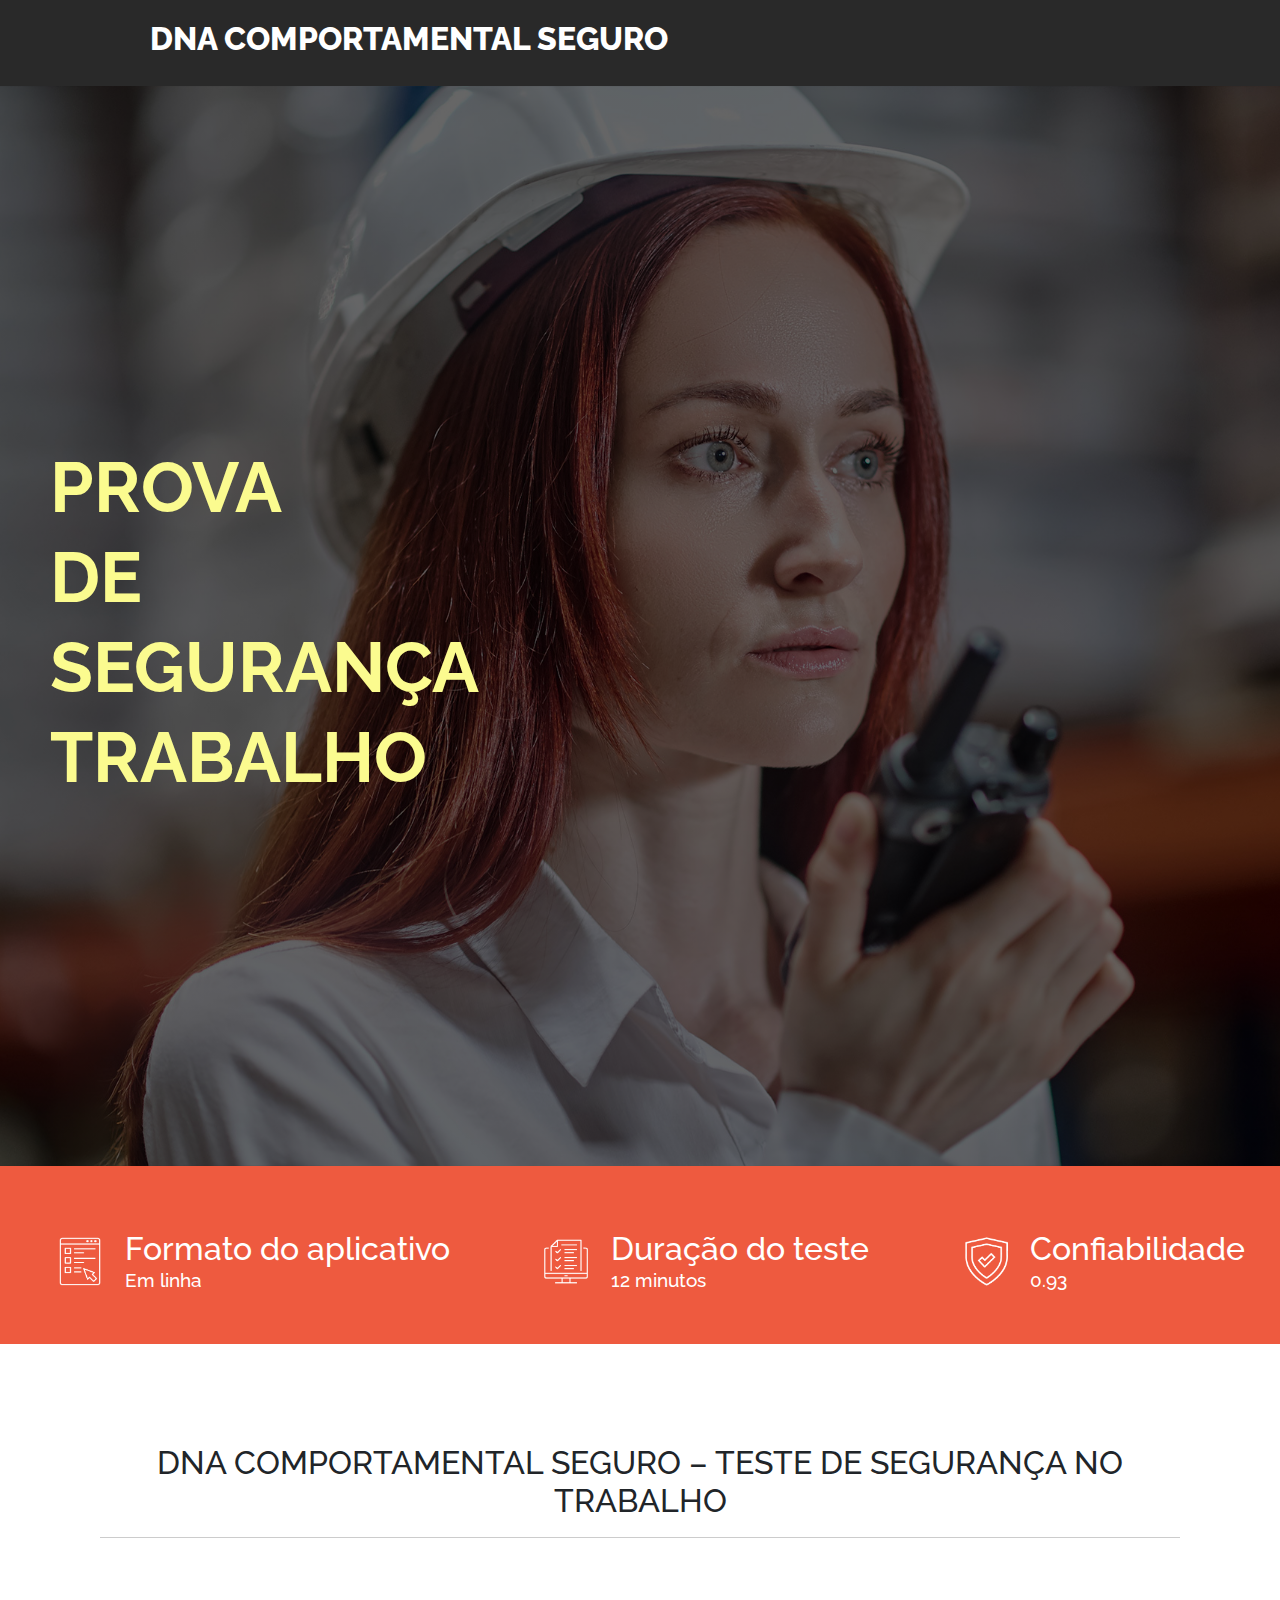
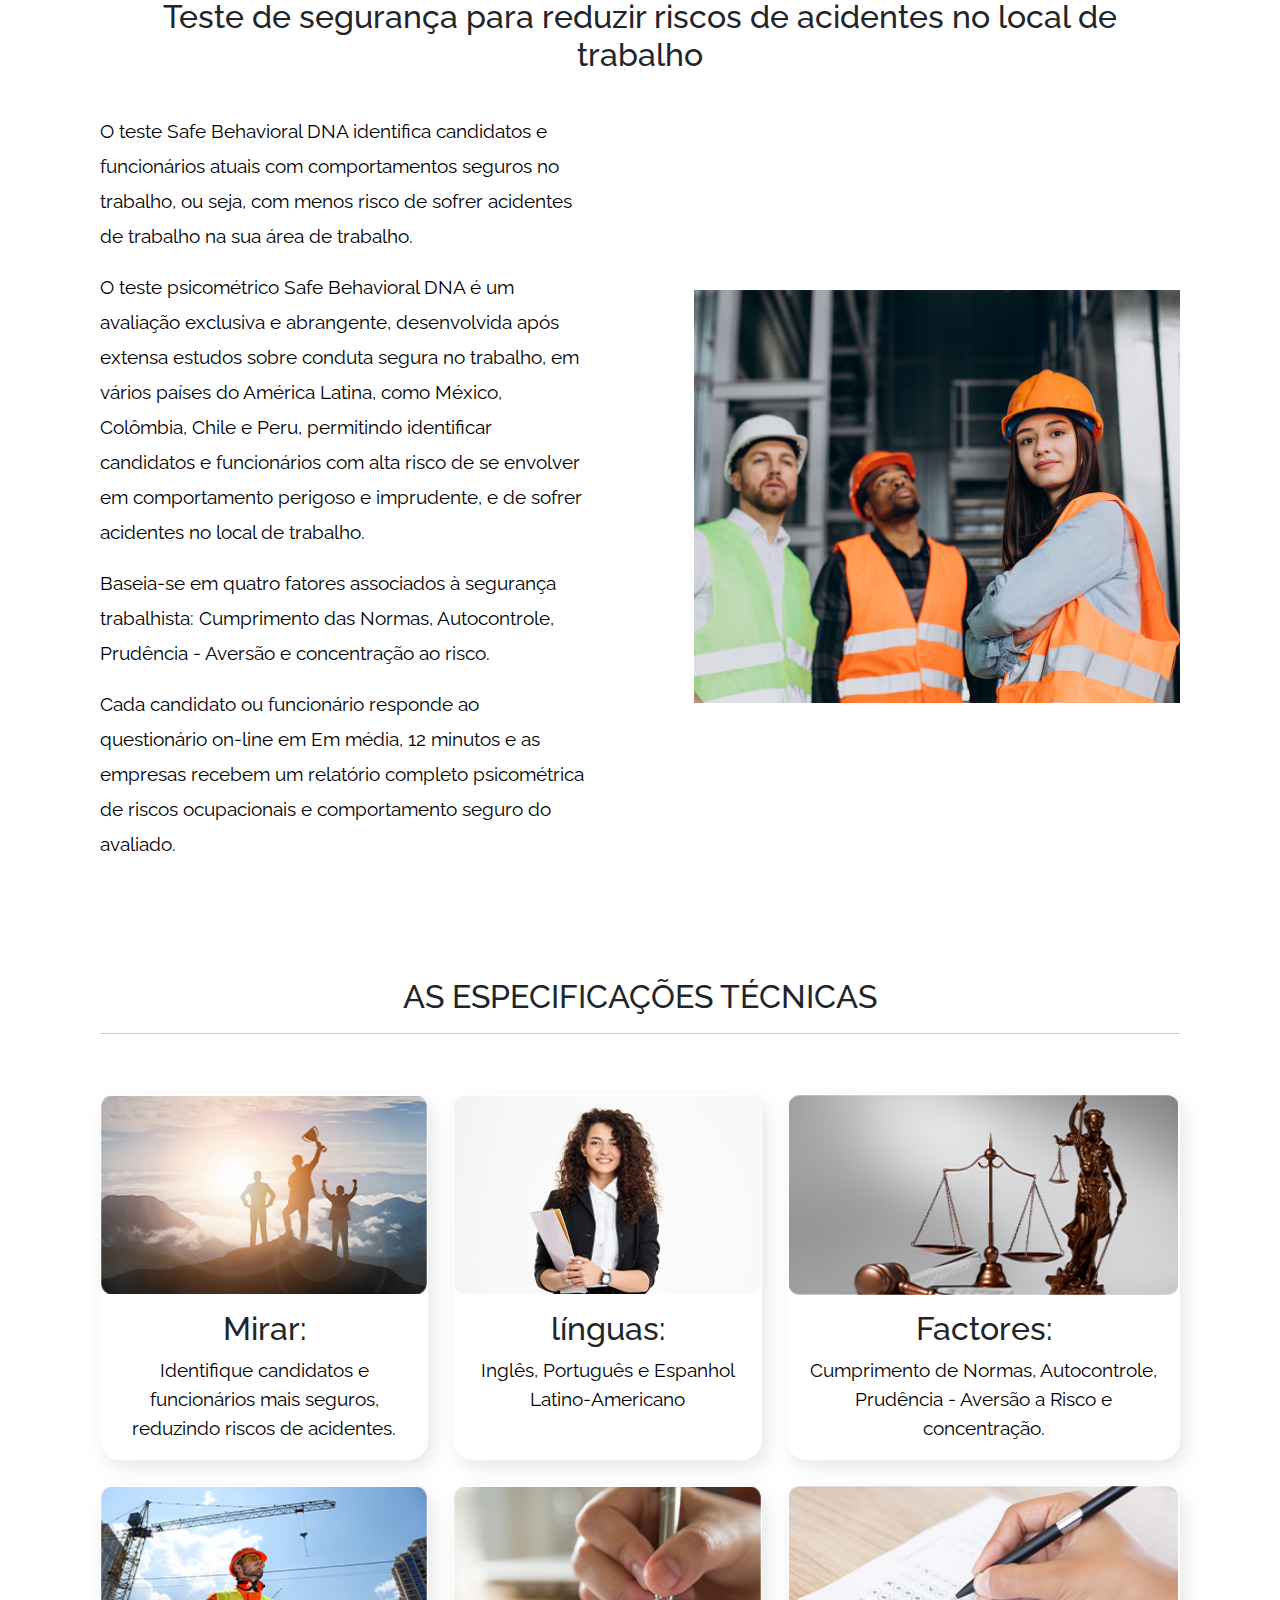
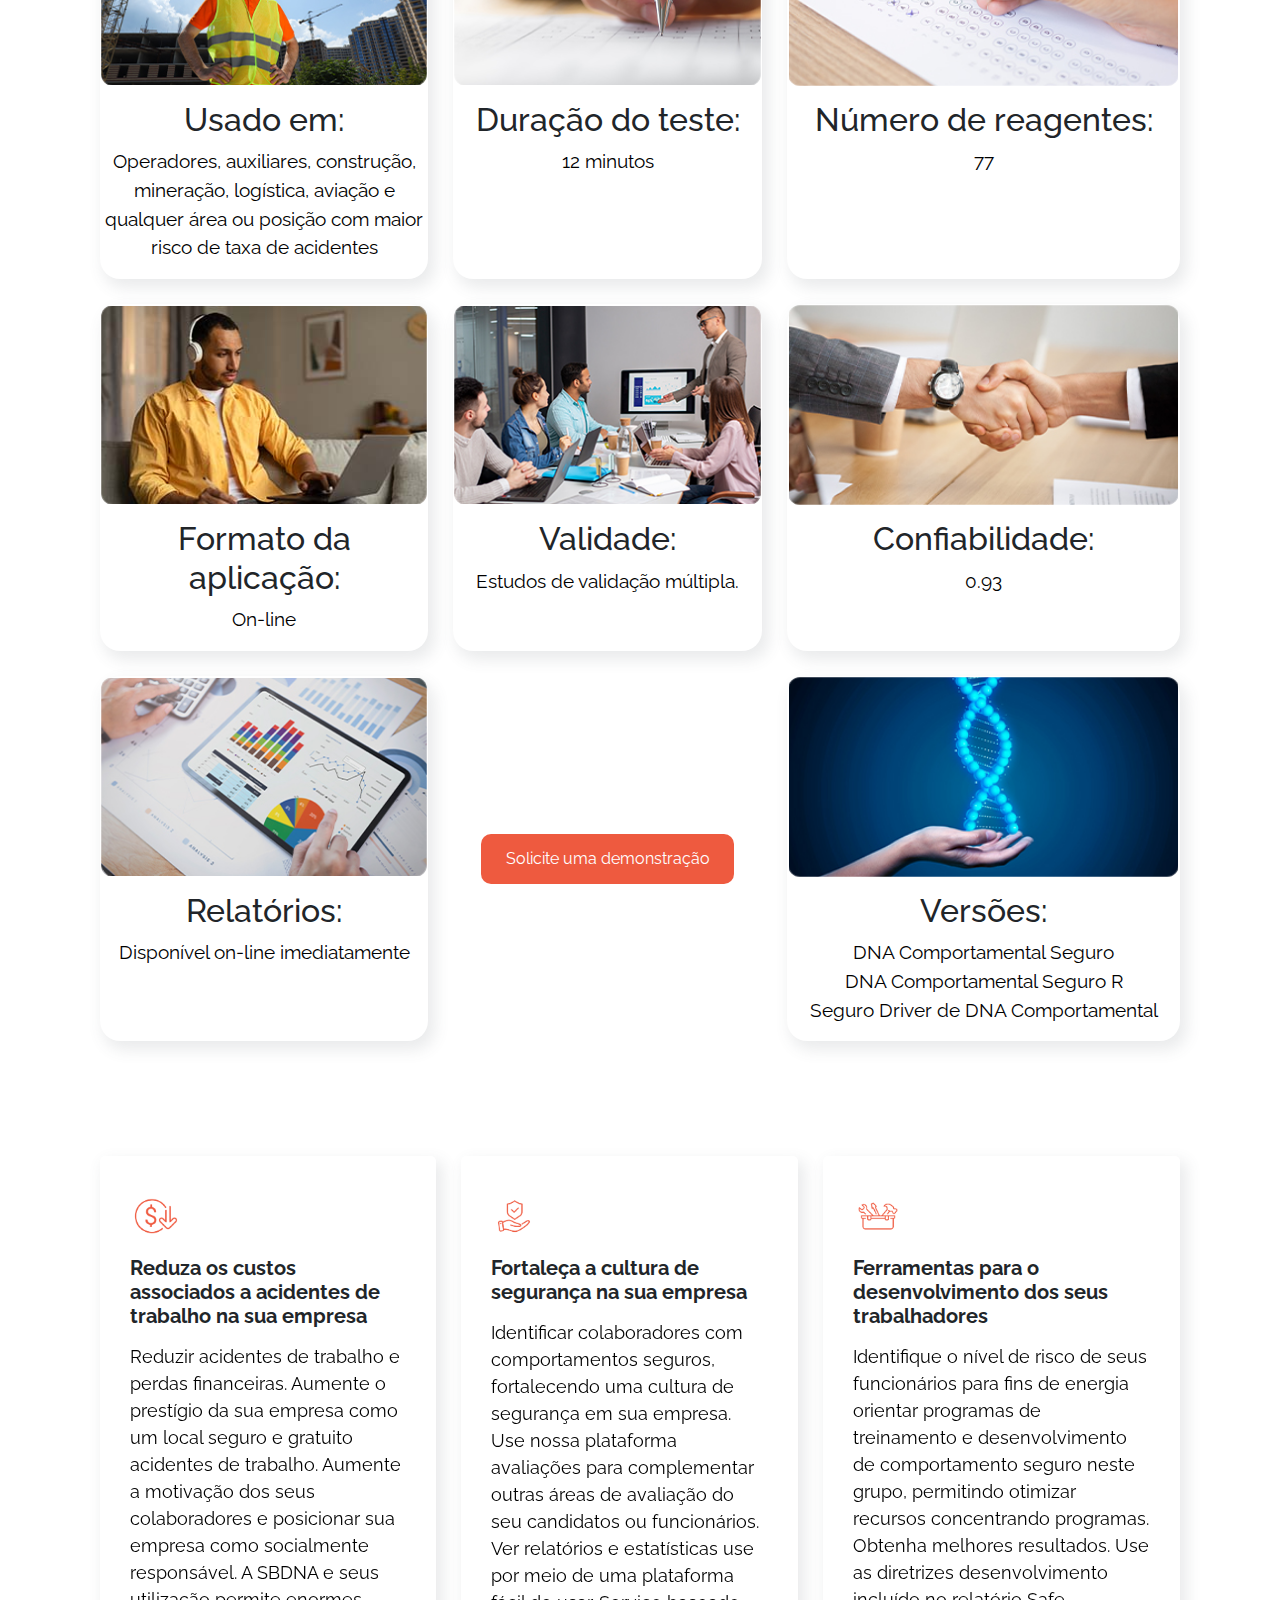
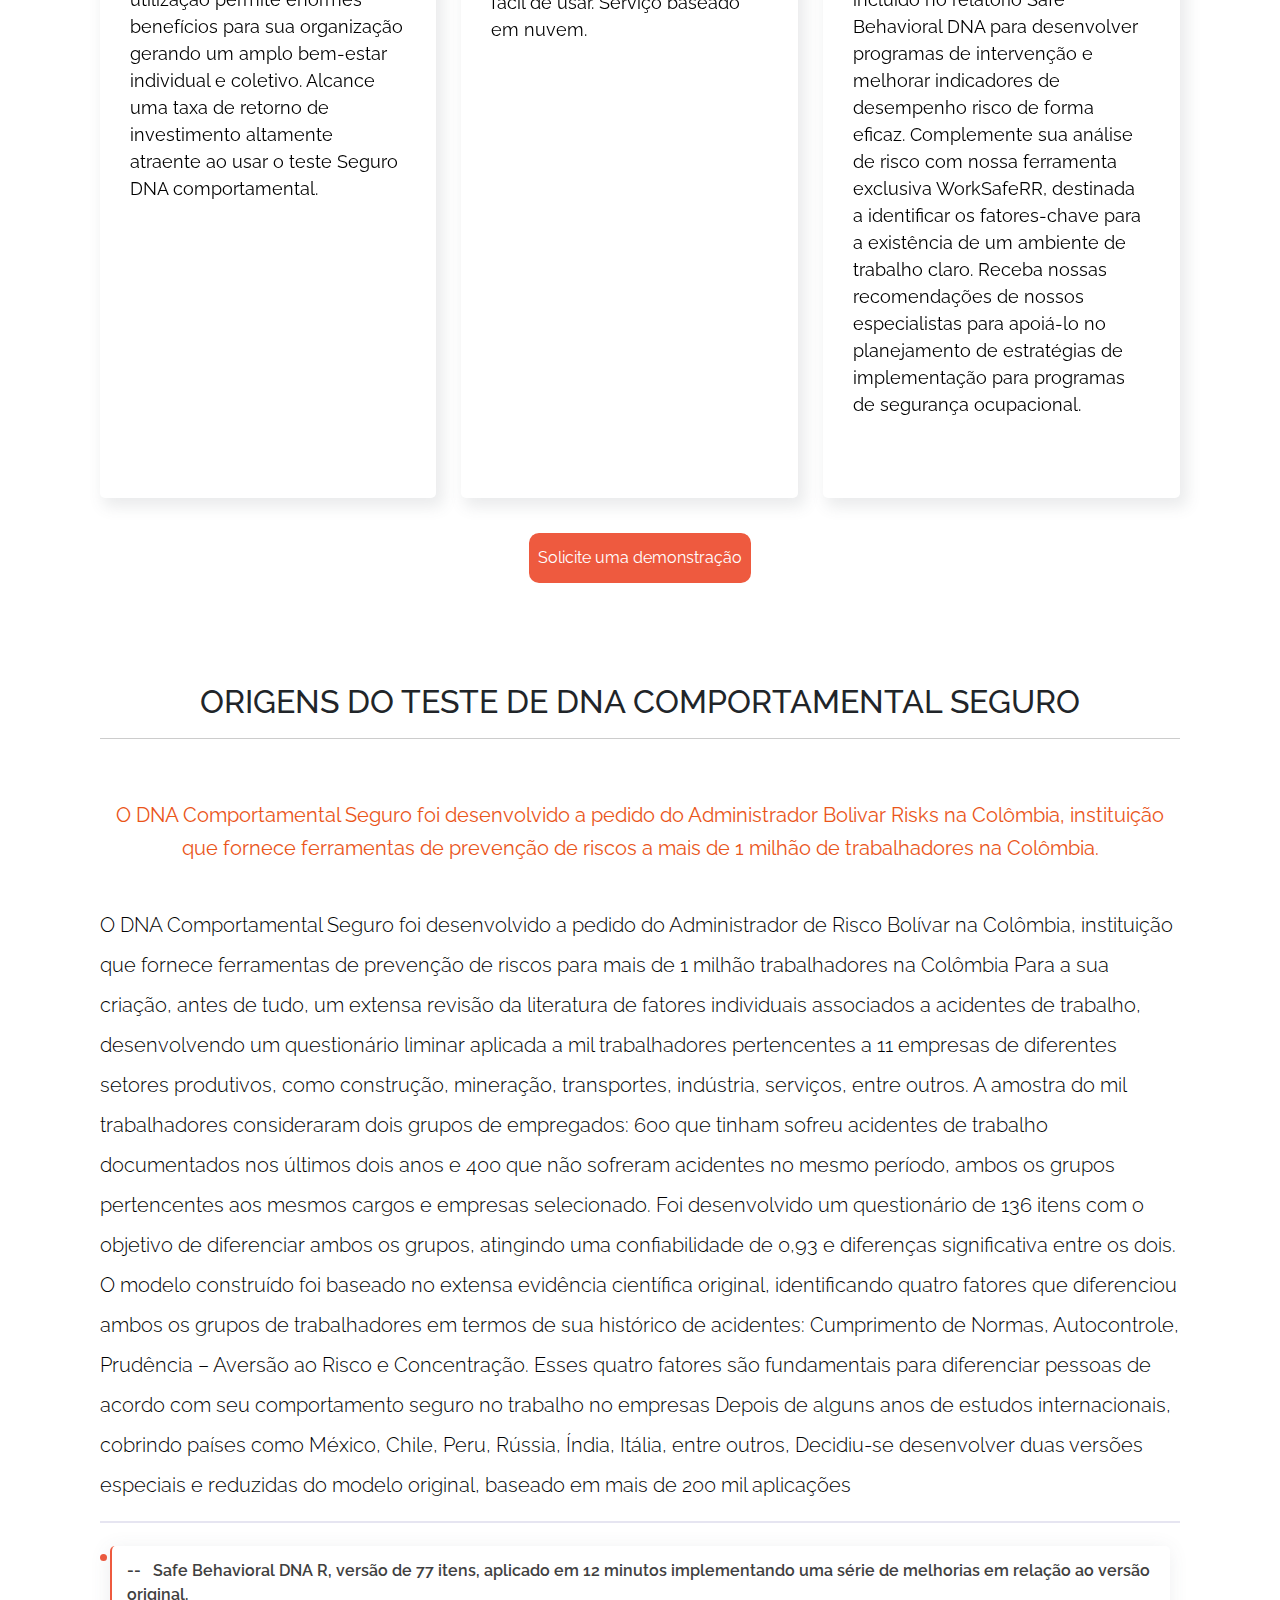
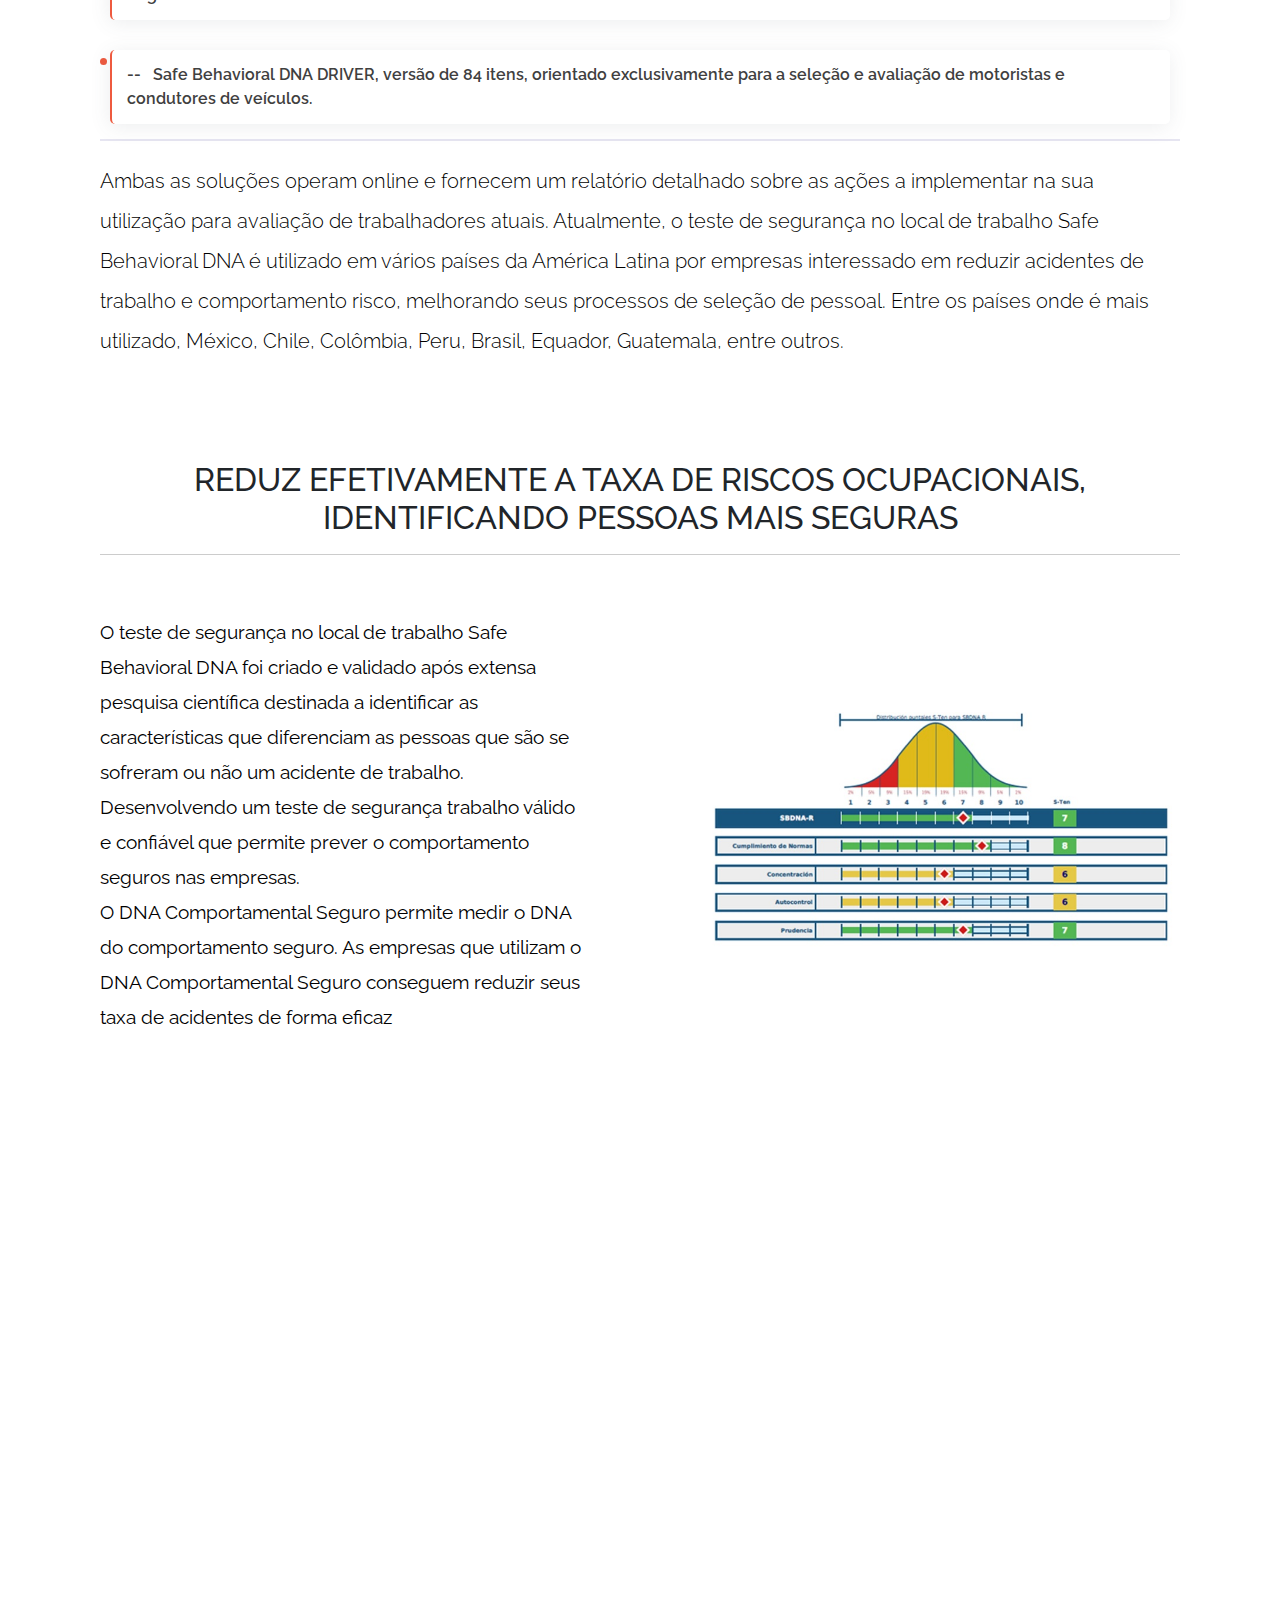
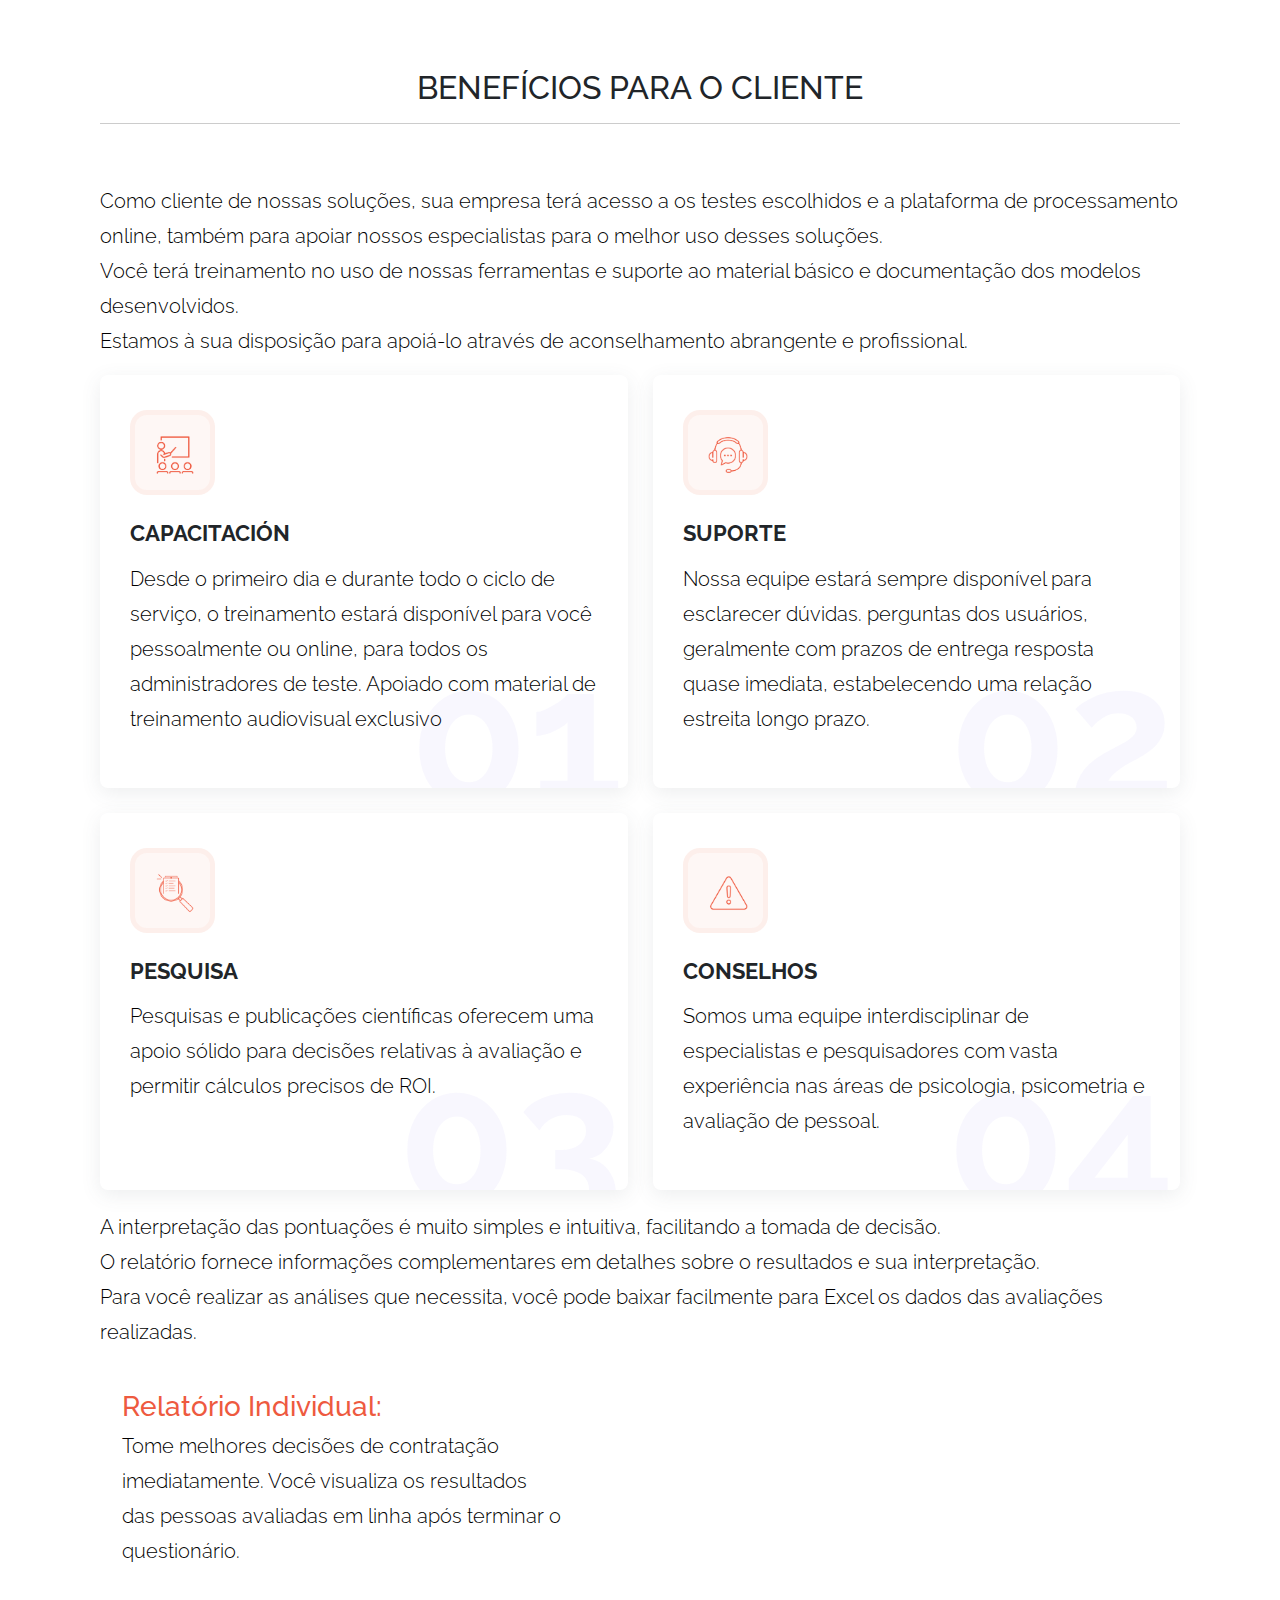
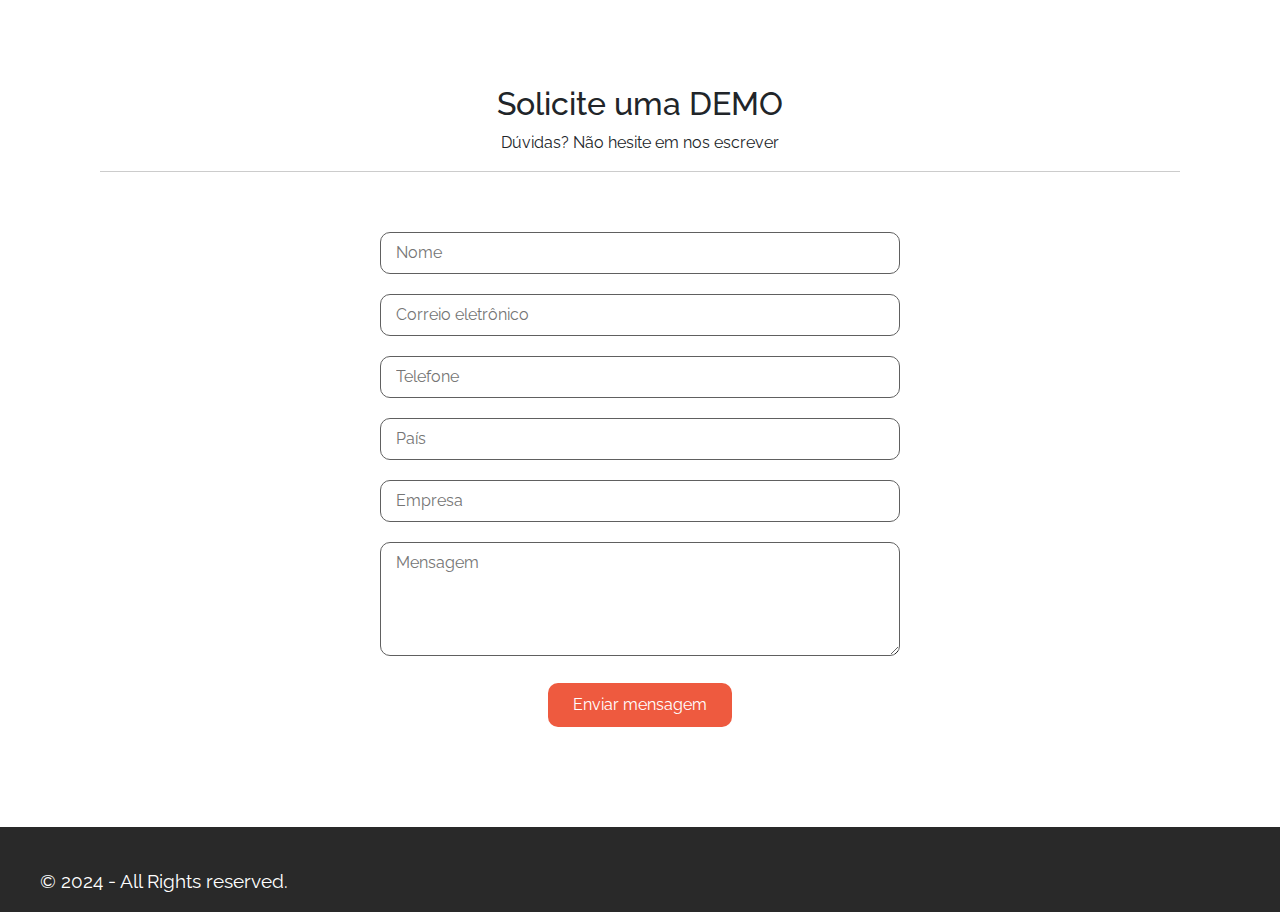
==== index.html @ 30069695 "update" ====
<!DOCTYPE html>
<html lang="en">

<head>
  <meta charset="utf-8" />
  <meta name="viewport" content="width=device-width, initial-scale=1, shrink-to-fit=no" />

  <title>DNA Comportamental Seguro – Teste de Segurança no Trabalho</title>

  <link href="https://fonts.googleapis.com/css?family=Raleway:300,400,600,700,800|Work+Sans:300,400,500,600,700"
    rel="stylesheet" />

  <link rel="stylesheet" href="css/bootstrap.min.css" />

  <link rel="stylesheet" href="https://use.fontawesome.com/releases/v5.2.0/css/all.css"
    integrity="sha384-hWVjflwFxL6sNzntih27bfxkr27PmbbK/iSvJ+a4+0owXq79v+lsFkW54bOGbiDQ" crossorigin="anonymous" />

  <link rel="stylesheet" href="css/styles.css" />

  <link rel="icon" href="assets/logo.png" type="image/gif" />
</head>

<body>
  <header class="header">
    <h2>DNA COMPORTAMENTAL SEGURO</h2>
  </header>

  <div class="heroSection1">
    <div>
      <h1>
        Prova
        de
        segurança
        trabalho
      </h1>
    </div>
  </div>

  <section class="statics">
    <div class="staticsList">
      <div class="listCont">
        <img src="/assets/application.png" />
        <div data-wow-delay=".1s">
          <h2>Formato do aplicativo</h2>
          <h3>Em linha</h3>
        </div>
      </div>

      <div class="listCont">
        <img src="/assets/duration.png" />
        <div class="stats-list-text" data-wow-delay=".1s">
          <h2>Duração do teste</h2>
          <h3>12 minutos</h3>
        </div>
      </div>

      <div class="listCont">
        <img src="/assets/reliability.png" />
        <div class="stats-list-text" data-wow-delay=".1s">
          <h2>Confiabilidade</h2>
          <h3>0.93</h3>
        </div>
      </div>
    </div>
  </section>

  <div class="gridPadding">
    <section class="sectionTop">
      <h1>DNA Comportamental Seguro – Teste de Segurança no Trabalho</h1>
      <hr class="line" />
      <div class="bg-grey">
        <h2>
          Teste de segurança para reduzir riscos de acidentes no local
          de trabalho
        </h2>
        <div class="imgCont">
          <div>
            <p>
              O teste Safe Behavioral DNA identifica candidatos e funcionários
              atuais com comportamentos seguros no trabalho, ou seja, com menos
              risco de sofrer acidentes de trabalho na sua área de trabalho.
            </p>
            <p>
              O teste psicométrico Safe Behavioral DNA é um
              avaliação exclusiva e abrangente, desenvolvida após extensa
              estudos sobre conduta segura no trabalho, em vários países do
              América Latina, como México, Colômbia, Chile e Peru,
              permitindo identificar candidatos e funcionários com alta
              risco de se envolver em comportamento perigoso e imprudente, e de
              sofrer acidentes no local de trabalho.
            </p>
            <p>
              Baseia-se em quatro fatores associados à segurança
              trabalhista: Cumprimento das Normas, Autocontrole, Prudência -
              Aversão e concentração ao risco.
            </p>
            <p>
              Cada candidato ou funcionário responde ao questionário on-line em
              Em média, 12 minutos e as empresas recebem um relatório completo
              psicométrica de riscos ocupacionais e comportamento seguro do
              avaliado.
            </p>
          </div>
          <img src="./assets/reduceRisks.jpg" alt="About image" />
        </div>
      </div>
    </section>

    <section class="sectionTop">
      <h1>As especificações técnicas</h1>
      <hr class="line" />
      <div class="cardFlex">

        <div class="container2">
          <div class="wrapper">
            <div class="banner-image1"></div>
            <div class="cardcontent">
              <h2 class=".h2">Mirar:</h2>
              <p>
                Identifique candidatos e funcionários mais seguros, reduzindo
                riscos de acidentes.
              </p>
            </div>
          </div>
        </div>

        <div class="container2">
          <div class="wrapper">
            <div class="banner-image2"></div>
            <div class="cardcontent">
              <h2 class=".h2">línguas:</h2>
              <p>Inglês, Português e Espanhol Latino-Americano</p>
            </div>
          </div>
        </div>

        <div class="container2">
          <div class="wrapper">
            <div class="banner-image3"></div>
            <div class="cardcontent">
              <h2 class=".h2">Factores:</h2>
              <p>
                Cumprimento de Normas, Autocontrole, Prudência - Aversão a
                Risco e concentração.
              </p>
            </div>
          </div>
        </div>

        <div class="container2">
          <div class="wrapper">
            <div class="banner-image4"></div>
            <div class="cardcontent">
              <h2 class=".h2">Usado em:</h2>
              <p>
                Operadores, auxiliares, construção, mineração, logística,
                aviação e qualquer área ou posição com maior risco de
                taxa de acidentes
              </p>
            </div>
          </div>
        </div>

        <div class="container2">
          <div class="wrapper">
            <div class="banner-image5"></div>
            <div class="cardcontent">
              <h2 class=".h2">Duração do teste:</h2>
              <p>12 minutos</p>
            </div>
          </div>
        </div>

        <div class="container2">
          <div class="wrapper">
            <div class="banner-image6"></div>
            <div class="cardcontent">
              <h2 class=".h2">Número de reagentes:</h2>
              <p>77</p>
            </div>
          </div>
        </div>

        <div class="container2">
          <div class="wrapper">
            <div class="banner-image7"></div>
            <div class="cardcontent">
              <h2 class=".h2">Formato da aplicação:</h2>
              <p>On-line</p>
            </div>
          </div>
        </div>

        <div class="container2">
          <div class="wrapper">
            <div class="banner-image8"></div>
            <div class="cardcontent">
              <h2 class=".h2">Validade:</h2>
              <p>Estudos de validação múltipla.</p>
            </div>
          </div>
        </div>

        <div class="container2">
          <div class="wrapper">
            <div class="banner-image9"></div>
            <div class="cardcontent">
              <h2 class=".h2">Confiabilidade:</h2>
              <p>0.93</p>
            </div>
          </div>
        </div>

        <div class="container2">
          <div class="wrapper">
            <div class="banner-image10"></div>
            <div class="cardcontent">
              <h2 class=".h2">Relatórios:</h2>
              <p>Disponível on-line imediatamente</p>
            </div>
          </div>
        </div>
        <button class="solicitaBtn" onclick="scrollToSection('form')">
          Solicite uma demonstração
        </button>
        <div class="container2">
          <div class="wrapper">
            <div class="banner-image11"></div>
            <div class="cardcontent">
              <h2 class=".h2">Versões:</h2>
              <p>
                DNA Comportamental Seguro <br />DNA Comportamental Seguro R<br />Seguro
                Driver de DNA Comportamental
              </p>
            </div>
          </div>
        </div>
      </div>
    </section>

    <section class="sectionTop">
      <div class="cardFlex">
        <div class="single-services-item">
          <div class="services-icon">
            <img src="./assets/reduceCost.png" alt="" />
          </div>
          <h3>
            Reduza os custos associados a acidentes de trabalho na sua
            empresa
          </h3>
          <p>
            Reduzir acidentes de trabalho e perdas financeiras.
            Aumente o prestígio da sua empresa como um local seguro e gratuito
            acidentes de trabalho. Aumente a motivação dos seus colaboradores e
            posicionar sua empresa como socialmente responsável. A SBDNA e seus
            utilização permite enormes benefícios para sua organização gerando um
            amplo bem-estar individual e coletivo. Alcance uma taxa de retorno
            de investimento altamente atraente ao usar o teste Seguro
            DNA comportamental.
          </p>
        </div>
        <div class="single-services-item">
          <div class="services-icon">
            <img src="./assets/strengthenSafety.png" alt="" />
          </div>
          <h3>Fortaleça a cultura de segurança na sua empresa</h3>
          <p>
            Identificar colaboradores com comportamentos seguros, fortalecendo uma
            cultura de segurança em sua empresa. Use nossa plataforma
            avaliações para complementar outras áreas de avaliação do seu
            candidatos ou funcionários. Ver relatórios e estatísticas
            use por meio de uma plataforma fácil de usar. Serviço
            baseado em nuvem.
          </p>
        </div>
        <div class="single-services-item">
          <div class="services-icon">
            <img src="./assets/ToolsDevelopers.png" alt="" />
          </div>
          <h3>Ferramentas para o desenvolvimento dos seus trabalhadores</h3>
          <p>
            Identifique o nível de risco de seus funcionários para fins de energia
            orientar programas de treinamento e desenvolvimento de comportamento seguro
            neste grupo, permitindo otimizar recursos concentrando
            programas. Obtenha melhores resultados. Use as diretrizes
            desenvolvimento incluído no relatório Safe Behavioral DNA para
            desenvolver programas de intervenção e melhorar indicadores de desempenho
            risco de forma eficaz. Complemente sua análise de risco com
            nossa ferramenta exclusiva WorkSafeRR, destinada a identificar
            os fatores-chave para a existência de um ambiente de trabalho
            claro. Receba nossas recomendações de nossos especialistas para
            apoiá-lo no planejamento de estratégias de implementação
            para programas de segurança ocupacional.
          </p>
        </div>
      </div>
      <div class="btnCont">
        <button class="solicitaBtn" onclick="scrollToSection('form')">
          Solicite uma demonstração
        </button>
      </div>
    </section>

    <section class="sectionTop">
      <h1>Origens do teste de DNA comportamental seguro</h1>
      <hr class="line" />
      <div class="story_details pBlack">
        <h4>
          O DNA Comportamental Seguro foi desenvolvido a pedido do Administrador
          Bolivar Risks na Colômbia, instituição que fornece ferramentas
          de prevenção de riscos a mais de 1 milhão de trabalhadores na Colômbia.
        </h4>
        <p class="storyPara">
          O DNA Comportamental Seguro foi desenvolvido a pedido do
          Administrador de Risco Bolívar na Colômbia, instituição que
          fornece ferramentas de prevenção de riscos para mais de 1 milhão
          trabalhadores na Colômbia<!-- <br /> -->
          Para a sua criação, antes de tudo, um
          extensa revisão da literatura de fatores individuais
          associados a acidentes de trabalho, desenvolvendo um questionário
          liminar aplicada a mil trabalhadores pertencentes a 11 empresas
          de diferentes setores produtivos, como construção, mineração,
          transportes, indústria, serviços, entre outros. <!-- <br /> --> A amostra do
          mil trabalhadores consideraram dois grupos de empregados: 600 que tinham
          sofreu acidentes de trabalho documentados nos últimos dois anos e
          400 que não sofreram acidentes no mesmo período,
          ambos os grupos pertencentes aos mesmos cargos e empresas
          selecionado. <!-- <br /> -->
          Foi desenvolvido um questionário de 136 itens com o objetivo de diferenciar
          ambos os grupos, atingindo uma confiabilidade de 0,93 e diferenças
          significativa entre os dois. O modelo construído foi baseado no
          extensa evidência científica original, identificando quatro fatores
          que diferenciou ambos os grupos de trabalhadores em termos de sua
          histórico de acidentes: Cumprimento de Normas, Autocontrole,
          Prudência – Aversão ao Risco e Concentração. <!-- <br /> -->
          Esses quatro fatores são fundamentais para diferenciar
          pessoas de acordo com seu comportamento seguro no trabalho no
          empresas<!-- <br /> -->
          Depois de alguns anos de estudos internacionais, cobrindo
          países como México, Chile, Peru, Rússia, Índia, Itália, entre outros,
          Decidiu-se desenvolver duas versões especiais e reduzidas do
          modelo original, baseado em mais de 200 mil aplicações
        </p>
        <ul class="features-list">
          <li style="color: black; width: 80vw">
            <span>
              -- &nbsp; Safe Behavioral DNA R, versão de 77 itens, aplicado
              em 12 minutos implementando uma série de melhorias em relação ao
              versão original.
            </span>
          </li>
          <li style="margin-top: 20px; color: black; width: 80vw">
            <span>
              -- &nbsp; Safe Behavioral DNA DRIVER, versão de 84 itens,
              orientado exclusivamente para a seleção e avaliação de motoristas
              e condutores de veículos.
            </span>
          </li>
        </ul>
        <p>
          Ambas as soluções operam online e fornecem um relatório detalhado
          sobre as ações a implementar na sua utilização para avaliação de
          trabalhadores atuais. <!-- <br /> -->
          Atualmente, o teste de segurança no local de trabalho Safe Behavioral DNA é
          utilizado em vários países da América Latina por empresas
          interessado em reduzir acidentes de trabalho e comportamento
          risco, melhorando seus processos de seleção de pessoal. <!-- <br /> -->
          Entre os países onde é mais utilizado, México,
          Chile, Colômbia, Peru, Brasil, Equador, Guatemala, entre outros.
        </p>
      </div>
    </section>

    <section class="sectionTop">
      <h1>
        Reduz efetivamente a taxa de riscos ocupacionais, identificando
        pessoas mais seguras
      </h1>
      <hr class="line" />
      <div class="imgCont">
        <div>
          <p>
            O teste de segurança no local de trabalho Safe Behavioral DNA foi criado e
            validado após extensa pesquisa científica destinada a
            identificar as características que diferenciam as pessoas que são
            se sofreram ou não um acidente de trabalho. Desenvolvendo um teste de segurança
            trabalho válido e confiável que permite prever o comportamento
            seguros nas empresas. <br />
            O DNA Comportamental Seguro permite medir o DNA do comportamento seguro.
            As empresas que utilizam o DNA Comportamental Seguro conseguem reduzir seus
            taxa de acidentes de forma eficaz
          </p>
        </div>
        <img src="./assets/Capture.jpg" />
      </div>
    </section>
  </div>

  <section class="sectionTop">
    <div class="bgBanner">
      <div class="gridPadding">
        <div class="section-title">
          <h2>Fatores associados ao comportamento seguro no trabalho</h2>
          <hr class="right" />
        </div>
        <div class="iconFlex">
          <div class="iconList">
            <img src="./assets/Regulatory.png" />
            <p>Conformidade com padrões</p>
          </div>
          <div class="iconList">
            <img src="./assets/Autocontrol.png" />
            <p>Auto-controle</p>
          </div>
          <div class="iconList">
            <img src="./assets/Prudence-Aversion to Risl.png" />
            <p><b> Prudência </b>- Aversão a risco</p>
          </div>
          <div class="iconList">
            <img src="./assets/concentration.png" />
            <p>Concentração</p>
          </div>
        </div>
      </div>
    </div>
  </section>

  <div class="gridPadding">
    <section class="sectionTop">
      <h1>Benefícios para o cliente</h1>
      <hr class="line" />
      <div class="paras">
        <p>
          Como cliente de nossas soluções, sua empresa terá acesso a
          os testes escolhidos e a plataforma de processamento online,
          também para apoiar nossos especialistas para o melhor uso desses
          soluções. <br />
          Você terá treinamento no uso de nossas ferramentas e suporte
          ao material básico e documentação dos modelos desenvolvidos.
          <br />
          Estamos à sua disposição para apoiá-lo através de aconselhamento
          abrangente e profissional.
        </p>
        <div class="workprocessCont">
          <div class="workprocess-single-item">
            <div class="workprocess-icon-box">
              <img src="./assets/training.png" style="width: 50px; height: 50px; object-fit: contain" alt="icon" />
            </div>
            <div class="workprocess-info">
              <h3>CAPACITACIÓN</h3>
              <p>
                Desde o primeiro dia e durante todo o ciclo de serviço,
                o treinamento estará disponível para você pessoalmente ou
                online, para todos os administradores de teste.
                Apoiado com material de treinamento audiovisual exclusivo
              </p>
            </div>
            <div class="workprocess-number-bg"><span>01</span></div>
          </div>
          <div class="workprocess-single-item">
            <div class="workprocess-icon-box">
              <img src="./assets/support.png" alt="icon" style="width: 50px; height: 50px; object-fit: contain" />
            </div>
            <div class="workprocess-info">
              <h3>SUPORTE</h3>
              <p>
                Nossa equipe estará sempre disponível para esclarecer dúvidas.
                perguntas dos usuários, geralmente com prazos de entrega
                resposta quase imediata, estabelecendo uma relação estreita
                longo prazo.
              </p>
            </div>
            <div class="workprocess-number-bg"><span>02</span></div>
          </div>
          <div class="workprocess-single-item">
            <div class="workprocess-icon-box">
              <img src="./assets/INVESTIGACIÓN.png" alt="icon" style="width: 50px; height: 50px; object-fit: contain" />
            </div>
            <div class="workprocess-info">
              <h3>PESQUISA</h3>
              <p>
                Pesquisas e publicações científicas oferecem uma
                apoio sólido para decisões relativas à avaliação e
                permitir cálculos precisos de ROI.
              </p>
            </div>
            <div class="workprocess-number-bg"><span>03</span></div>
          </div>
          <div class="workprocess-single-item">
            <div class="workprocess-icon-box">
              <img src="./assets/ADVISORY.png" alt="icon" style="width: 50px; height: 50px; object-fit: contain" />
            </div>
            <div class="workprocess-info">
              <h3>CONSELHOS</h3>
              <p>
                Somos uma equipe interdisciplinar de especialistas e
                pesquisadores com vasta experiência nas áreas de
                psicologia, psicometria e avaliação de pessoal.
              </p>
            </div>
            <div class="workprocess-number-bg"><span>04</span></div>
          </div>
        </div>
        <p class="pAfterGrid">
          A interpretação das pontuações é muito simples e intuitiva,
          facilitando a tomada de decisão. <br />
          O relatório fornece informações complementares em detalhes sobre o
          resultados e sua interpretação. <br />
          Para você realizar as análises que necessita, você pode baixar
          facilmente para Excel os dados das avaliações realizadas.
        </p>
        <div class="imgCont2">
          <div class="imgCont2in">
            <h3>Relatório Individual:</h3>
            <p>
              Tome melhores decisões de contratação imediatamente.
              Você visualiza os resultados das pessoas avaliadas em
              linha após terminar o questionário.
            </p>
          </div>
          <img src="https://github.com/euzenwebsites/safetyespanol/blob/main/assets/carousel/Capture2.JPG?raw=true"
            alt="" style="object-fit: contain" class="imgCont2in1" />
        </div>
      </div>
    </section>

    <section class="sectionTop" id="form">
      <h2 class="centerText">Solicite uma DEMO</h2>
      <p class="centerText">Dúvidas? Não hesite em nos escrever</p>
      <hr class="line" />
      <form class="solicitaForm">
        <div class="formGroup">
          <input type="text" class="formControl" name="fullName" id="name" placeholder="Nome" required />
        </div>
        <div class="formGroup">
          <input type="email" class="formControl" name="email" id="email" placeholder="Correio eletrônico" required />
        </div>
        <div class="formGroup">
          <input type="text" class="formControl" name="phoneNo" id="phone" placeholder="Telefone" required />
        </div>
        <div class="formGroup">
          <input type="text" class="formControl" name="Country" id="country" placeholder="País" required />
        </div>
        <div class="formGroup">
          <input type="text" class="formControl" name="Company" id="company" placeholder="Empresa" required />
        </div>
        <div class="formGroup">
          <textarea class="formControl" name="Mensaje" id="message" rows="4" placeholder="Mensagem" required></textarea>
        </div>
        <button class="sendBtn" type="button" id="sendBtn">Enviar mensagem</button>
      </form>
    </section>
  </div>

  <div id="footer">
    <p>© 2024 - All Rights reserved.</p>
    <div class="footerIcons">
      <a href="https://www.facebook.com/VyAconsultoresGroup?
      mibextid=ZbWKwL" target="_blank">
        <i class="fab fa-facebook-f"></i>
      </a>
      <a href="https://www.linkedin.com/company/vya-consultores-limitada/" target="_blank">
        <i class="fab fa-linkedin"></i>
      </a>
    </div>
  </div>

  <script>
    function scrollToSection(sectionId) {
      var section = document.getElementById(sectionId);
      if (section) {
        section.scrollIntoView({ behavior: "smooth", block: "start" });
      }
    }

    const getname = document.getElementById('name')
    const getemail = document.getElementById('email')
    const getphone = document.getElementById('phone')
    const getcountry = document.getElementById('country')
    const getcompany = document.getElementById('company')
    const getmessage = document.getElementById('message')

    const sendBtn = document.getElementById('sendBtn');

    sendBtn.addEventListener('click', sendmail)

    async function sendmail() {
      try {
        const name = getname.value;
        const email = getemail.value;
        const phone = getphone.value;
        const country = getcountry.value;
        const company = getcompany.value;
        const message = getmessage.value;

        if (name === '' || email === '' || phone === '' || country === '' || company === '' || message === '') {
          alert('Faltan campos obligatorios')
        }
        const apiUrl = "https://safety-email-api.vercel.app/api/sendmail";
        const postData = {
          name,
          email,
          phone,
          company,
          country,
          message,
        };

        console.log(postData);

        const requestOptions = {
          method: 'POST',
          headers: {
            "Content-type": "application/json; charset=UTF-8"
          },
          body: JSON.stringify(postData)
        };
        const response = await fetch(apiUrl, requestOptions);
        if (!response.status) {
          console.log(response);
        }
        console.log(response);
      } catch (error) {
        console.error('Fetch error:', error.message);
      }
    }

  </script>
</body>

</html>
---- css/styles.css ----
body {
    font-family: "Raleway", sans-serif;
    overflow-x: hidden !important;
}

.heroSection1 {
    height: 120vh;
    width: 100vw;
    background: linear-gradient(rgba(0, 0, 0, 0.6), rgba(0, 0, 0, 0.6)),
        url(../assets/safety.jpg) !important;
    background-size: cover !important;
    background-position: top center !important;
    background-repeat: no-repeat !important;
    padding-left: 50px;
}

.heroSection1>div {
    height: 120vh;
    display: flex;
    align-items: center;
}

.heroSection1>div>h1 {
    color: rgb(251, 251, 143) !important;
    font-size: 70px !important;
    font-weight: bold !important;
    line-height: 90px !important;
    width: 180px;
}

* {
    margin: 0;
    padding: 0;
}

hr {
    border-top: 1px solid rgba(0, 0, 0, 0.2);
}

.body {
    justify-content: center;
    display: flex;
    flex-wrap: wrap;
    gap: 50px;
}

.container2 {
    -webkit-box-shadow: 5px 7px 15px 2px rgba(82, 90, 101, 0.12);
    -moz-box-shadow: 5px 7px 15px 2px rgba(82, 90, 101, 0.12);
    box-shadow: 5px 7px 15px 2px rgba(82, 90, 101, 0.12);
    -webkit-transition: all 500ms ease-out;
    transition: all 500ms ease-out;
    background-color: white;
    border-radius: 20px;
    border: 1px solid rgba(255, 255, 255, 0.125);
    display: flex;
    flex-direction: column;
    width: 350px;
    /* align-items: center; */
    /* justify-content: center; */
    text-align: center;
}

.container2:hover {
    -webkit-transform: translateY(-10px);
    transform: translateY(-10px);
}

.wrapper {
    width: 350px !important;
    /* height: 400px; */
}

.banner-image1 {
    background-repeat: no-repeat;
    background-image: url(/assets/Speification/Goal.jpg);
    background-position: center;
    background-size: cover;
    height: 200px;
    /* width: 350px; */
    border-radius: 12px;
    border: 1px solid rgba(255, 255, 255, 0.255);
}

.banner-image2 {
    background-repeat: no-repeat;
    background-image: url(/assets/Speification/Availablein.jpg);
    background-position: center;
    background-size: cover;

    height: 200px;
    border-radius: 12px;
    border: 1px solid rgba(255, 255, 255, 0.255);
}

.banner-image3 {
    background-repeat: no-repeat;
    background-image: url(/assets/Speification/Factors.jpg);
    background-position: center;
    background-size: cover;

    height: 200px;
    /* width: 300px; */
    border-radius: 12px;
    border: 1px solid rgba(255, 255, 255, 0.255);
}

.banner-image4 {
    background-repeat: no-repeat;
    background-image: url(/assets/Speification/Used\ in.jpg);
    background-position: center;
    background-size: cover;

    height: 200px;
    /* width: 300px; */
    border-radius: 12px;
    border: 1px solid rgba(255, 255, 255, 0.255);
}

.banner-image5 {
    background-repeat: no-repeat;
    background-image: url(/assets/Speification/Test\ duration.jpg);
    background-position: center;
    background-size: cover;

    height: 200px;
    /* width: 300px; */
    border-radius: 12px;
    border: 1px solid rgba(255, 255, 255, 0.255);
}

.banner-image6 {
    background-repeat: no-repeat;
    background-image: url(/assets/Speification/questions.jpg);
    background-position: center;
    background-size: cover;

    height: 200px;
    /* width: 300px; */
    border-radius: 12px;
    border: 1px solid rgba(255, 255, 255, 0.255);
}

.banner-image7 {
    background-repeat: no-repeat;
    background-image: url(/assets/Speification/Applicationformat.jpg);
    background-position: center;
    background-size: cover;

    height: 200px;
    /* width: 300px; */
    border-radius: 12px;
    border: 1px solid rgba(255, 255, 255, 0.255);
}

.banner-image8 {
    background-repeat: no-repeat;
    background-image: url(/assets/Speification/Based\ on.jpg);
    background-position: center;
    background-size: cover;

    height: 200px;
    /* width: 300px; */
    border-radius: 12px;
    border: 1px solid rgba(255, 255, 255, 0.255);
}

.banner-image9 {
    background-repeat: no-repeat;
    background-image: url(/assets/Speification/Reliability.jpg);
    background-position: center;
    background-size: cover;

    height: 200px;
    /* width: 300px; */
    border-radius: 12px;
    border: 1px solid rgba(255, 255, 255, 0.255);
}

.banner-image10 {
    background-repeat: no-repeat;
    background-image: url(/assets/Speification/Reports.jpg);
    background-position: center;
    background-size: cover;

    height: 200px;
    /* width: 300px; */
    border-radius: 12px;
    border: 1px solid rgba(255, 255, 255, 0.255);
}

.banner-image11 {
    background-repeat: no-repeat;
    background-image: url(/assets/Speification/Available\ tests.jpg);
    background-position: center;
    background-size: cover;

    height: 200px;
    /* width: 300px; */
    border-radius: 12px;
    border: 1px solid rgba(255, 255, 255, 0.255);
}

.bg-grey>h2 {
    width: 100%;
    text-align: center;
}

.imgCont {
    display: flex !important;
    margin-top: 40px;
    justify-content: center;
    flex-direction: column;
    align-items: start;
}

.imgCont>div {
    width: 100%;
}

.imgCont>img {
    width: 90%;
    object-fit: contain;
    margin-top: 20px;
}

.imgCont>div>p {
    color: black !important;
    font-size: larger;
    line-height: 35px;
    font-weight: 400 !important;
}

.imgCont2 {
    display: flex;
    justify-content: center;
    flex-direction: column;
    margin-top: 40px;
}

.imgCont2in {
    width: 100%;
    padding-left: 2%;
    padding-right: 2%;
}

.imgCont2in>p {
    color: black !important;
    font-size: 20px;
    line-height: 35px;
    font-weight: 300;
}

.imgCont2in>h3 {
    margin-bottom: 5px;
    color: #ee5a3f;
    font-weight: 500;
}

.imgCont2in1 {
    width: 100%;
    margin-top: 15px;
}

.bgBanner {
    background: linear-gradient(rgba(0, 0, 0, 0.6), rgba(0, 0, 0, 0.6)),
        url(../assets/banner-bg.jpg) !important;
    background-attachment: fixed !important;
    color: white !important;
    background-repeat: no-repeat;
    background-size: cover;
    background-position: center;
    background-attachment: fixed;
    height: fit-content;
    padding-top: 60px;
    padding-bottom: 60px;
}

.listCont>img {
    width: 90px;
    object-fit: contain;

}

.listCont>div>h2 {
    margin-bottom: 0;

}

.listCont>div>h3 {
    font-size: larger;
}

.bgBanner>div>div>p {
    font-size: x-large;
    font-weight: 400;
}

.staticsList {
    display: flex;
    flex-direction: column;
    justify-content: center;
}

.listCont {
    display: flex;
    align-items: start;
    margin-top: 20px;
}

.sectionTop {
    margin-top: 100px;
    margin-bottom: 100px;
}

.sectionTop>h1 {
    font-size: xx-large !important;
    text-align: center;
    width: 100%;
}

.line {
    margin-bottom: 60px;
    display: flex;
    justify-content: center;
}

.cardFlex {
    display: flex;
    flex-direction: column !important;
    align-items: center;
    width: 100%;
    gap: 25px;
}

.cardcontent {
    margin-top: 15px;
    margin-bottom: 15px;
}

.cardcontent>p {
    color: black !important;
    font-weight: 400;
    font-size: larger !important;
    padding-left: 4px;
    padding-right: 4px;
}

.btnCont {
    display: flex;
    justify-content: center;
    margin-top: 50px !important;
}

.solicitaBtn {
    padding: 10px 9px;
    background-color: #ee5a3f !important;
    border: none !important;
    outline: none !important;
    border-radius: 10px;
    color: white !important;
    cursor: pointer;
    height: 50px !important;
    margin: auto 9%;
}

.solicitaBtn:hover {
    background-color: #e32e0e !important;
    cursor: pointer !important;
}

.iconFlex {
    display: flex;
    justify-content: space-between;
    gap: 8px;
    flex-direction: column;
    margin-top: 7px;
}

.iconList>img {
    height: 80px;
    object-fit: contain;
}

.iconList>p {
    color: white !important;
    font-size: larger !important;
    font-weight: 400;
}

.iconList {
    display: flex;
    flex-direction: column;
    align-items: center;
}

.paras>p {
    color: black;
    font-size: 20px;
    line-height: 35px;
    font-weight: 300;
}

.workprocessCont {
    display: flex;
    flex-direction: column !important;
    align-items: center;
    width: 100%;
    gap: 25px;
}

.formGroup {
    margin-bottom: 20px;
}

.formControl {
    font-size: 16px;
    border-radius: 10px;
    border: 1px solid #606060 !important;
    outline: none;
    padding: 8px 15px;
    min-width: 60vw;
}

.solicitaForm {
    display: flex;
    flex-direction: column;
    justify-content: center;
    align-items: center;
    margin-top: 50px;
}

.sendBtn {
    background-color: #ee5a3f !important;
    border: none !important;
    outline: none !important;
    border-radius: 10px;
    padding: 10px 25px;
    color: white !important;
}

.centerText {
    width: 100%;
    text-align: center;
}

#footer {
    display: flex !important;
    justify-content: space-between;
    background-color: #292929;
    width: 100vw !important;
    padding-top: 40px;
    align-items: center;
    padding-left: 40px;
    padding-right: 80px;
}

#footer>p {
    color: white !important;
    font-size: larger;
}

#footer>div {
    display: flex;
    gap: 20px;
    flex-direction: row !important;
}

#footer>div>a>i {
    color: white !important;
    font-size: larger;
}

.header {
    padding-top: 20px;
    padding-bottom: 20px;
    background-color: #292929;
    width: 100vw !important;
    color: white !important;
    padding-left: 50px;
}

.header>h2 {
    font-weight: 800 !important;
    font-size: xx-large !important;
}

.heroBanner {
    filter: blur(1px);
    -webkit-filter: blur(1px);
    background-image: url("../assets/safety.jpg") !important;
    width: 100vw;
    height: 600px !important;
    background-position: top;
    background-repeat: no-repeat;
    background-size: cover;
}

.heroSection>h1 {
    position: absolute;
    top: 0px !important;
    height: 90vh !important;
    display: flex;
    align-items: center;
    width: 50vw;
    justify-content: center;
    color: rgb(251, 251, 143) !important;
    font-size: 70px !important;
    font-weight: bold !important;
    line-height: 90px !important;
    margin-left: 100px !important;
}

.heroSection {
    width: 100vw !important;
    height: 600px !important;
}

.section-title>h2 {
    width: 100%;
    text-align: center;
    margin-bottom: 5px;
}

.features-list {
    padding: 5px 0;
    border-top: 2px solid #e6e5f1;
    border-bottom: 2px solid #e6e5f1;
    margin-bottom: 20px;
    list-style-type: none;
    display: flex !important;
    flex-direction: column !important;
}

.features-list li {
    position: relative;
    color: black;
    font-size: 20px !important;
    font-weight: 300 !important;
    padding-left: 20px;
    margin: 10px 0;
    width: 100% !important;
}

.features-list li:before {
    content: "";
    position: absolute;
    left: 0;
    top: 8px;
    width: 7px;
    height: 7px;
    border-radius: 10px;
    background-color: #ee5a3f;
}

.features-list {
    display: -ms-flexbox;
    display: -webkit-box;
    display: flex;
    -ms-flex-wrap: wrap;
    flex-wrap: wrap;
    padding-left: 0;
    list-style-type: none;
}

.features-list li {
    -ms-flex: 0 0 50%;
    -webkit-box-flex: 0;
    flex: 0 0 50%;
    max-width: 100%;
    margin-top: 18px;
    padding-left: 10px;
    padding-right: 10px;
}

.features-list li span {
    position: relative;
    z-index: 1;
    color: #404040;
    font-size: 16px;
    font-weight: 600;
    display: block;
    padding: 13px 15px;
    border-radius: 5px;
    border-left: 2px solid #ee5a3f;
    background-color: #ffffff;
    -webkit-box-shadow: -1px 3px 20px 0px rgb(82, 90, 101, 0.1);
    box-shadow: -1px 3px 20px 0px rgb(82, 90, 101, 0.1);
    -webkit-transition: 0.4s;
    transition: 0.4s;
}

.features-list li span::before {
    content: "";
    position: absolute;
    z-index: -1;
    left: 0;
    bottom: 0;
    width: 0;
    height: 100%;
    border-radius: 5px;
    background-color: #ee5a3f;
    -webkit-transition: 0.4s;
    transition: 0.4s;
}

.features-list li span:hover {
    color: #ffffff;
}

.features-list li span:hover::before {
    width: 100%;
}

.workprocess-single-item:hover .workprocess-icon-box {
    border: 5px solid rgb(238, 90, 63, 0.3);
}

.pAfterGrid {
    margin-top: 20px;
}

.workprocess-single-item:hover {
    -webkit-transform: translateY(-5px);
    transform: translateY(-5px);
}

.workprocess-single-item {
    position: relative;
    z-index: 1;
    padding: 35px 30px;
    border-radius: 8px;
    overflow: hidden;
    background-color: #ffffff;
    -webkit-box-shadow: 0px 5px 20px 0px rgb(82, 90, 101, 0.1);
    box-shadow: 0px 5px 20px 0px rgb(82, 90, 101, 0.1);
    -webkit-transition: 0.4s;
    transition: 0.4s;
    height: 100%;
    width: 100%;
    /* margin-top: 35px; */
    /* max-width: 500px; */
}

.workprocess-icon-box {
    width: 85px;
    height: 85px;
    padding: 15px;
    border-radius: 20%;
    display: inline-block;
    border: 5px solid rgb(238, 90, 63, 0.05);
    background-color: rgb(238, 90, 63, 0.05);
    margin-bottom: 25px;
    -webkit-transition: 0.4s;
    transition: 0.4s;
}

.workprocess-icon-box .workprocess-icon-number {
    font-size: 3rem;
    color: #ee5a3f;
    width: 64px;
    height: 64px;
    display: flex;
    flex-direction: row;
    justify-content: center;
    align-items: center;
    flex-wrap: nowrap;
    background-color: red;
}

.workprocess-info h3 {
    font-size: 22px;
    font-weight: 700;
    margin-bottom: 15px;
}

.workprocess-info>p {
    color: black !important;
    font-size: 20px;
    line-height: 35px;
    font-weight: 300;
}

.workprocess-number-bg {
    position: absolute;
    z-index: -1;
    right: 5px;
    bottom: -45px;
}

.workprocess-number-bg span {
    color: rgb(123, 104, 238, 0.05);
    font-size: 12rem;
    font-weight: 700;
    line-height: 1;
}

.services-icon {
    display: inline-block;
    -webkit-transition: 0.5s;
    transition: 0.5s;
    margin-bottom: 15px;
    will-change: transform;
}

.services-icon img {
    color: #ff561d;
    font-size: 50px;
    -webkit-transition: 0.5s;
    transition: 0.5s;
    width: 50px;
    height: 50px;
    object-fit: contain;
}

.single-services-item:hover .services-icon {
    -webkit-transform: rotateY(180deg);
    transform: rotateY(180deg);
}

.services-icon-box {
    position: relative;
    width: 50px;
    height: 50px;
    display: inline-block;
    -webkit-transition: 0.5s;
    transition: 0.5s;
    margin-bottom: 25px;
    will-change: transform;
}

.services-icon-box .hover-icon {
    position: absolute;
    top: 0;
    left: 0;
    opacity: 0;
    visibility: hidden;
}

.single-services-two-item:hover .services-icon-box .default-icon {
    opacity: 0;
    visibility: hidden;
}

.single-services-two-item:hover .services-icon-box .hover-icon {
    opacity: 1;
    visibility: visible;
}

.single-services-two-item:hover .services-icon-box {
    -webkit-transform: rotateY(180deg);
    transform: rotateY(180deg);
}

.single-services-three-item .services-icon {
    position: relative;
    width: 50px;
    height: 50px;
    display: inline-block;
    -webkit-transition: 0.5s;
    transition: 0.5s;
    margin-bottom: 25px;
    will-change: transform;
}

.single-services-item {
    position: relative;
    z-index: 1;
    display: block;
    text-align: left;
    padding: 35px 30px;
    border-radius: 5px;
    background-color: #ffffff;
    -webkit-box-shadow: 5px 7px 15px 2px rgba(82, 90, 101, 0.12);
    -moz-box-shadow: 5px 7px 15px 2px rgba(82, 90, 101, 0.12);
    box-shadow: 5px 7px 15px 2px rgba(82, 90, 101, 0.12);
    -webkit-transition: all 500ms ease-out;
    transition: all 500ms ease-out;
    margin-top: 30px;
    height: 100%;
    /* width: 350px !important; */
}

.single-services-item h3 {
    font-size: 20px;
    font-weight: 700;
    -webkit-transition: all 400ms ease-out;
    transition: all 400ms ease-out;
    margin-bottom: 0;
}

.single-services-item h3 a {
    display: inline-block;
}

.single-services-item p {
    font-size: 18px !important;
    color: black;
    font-weight: 400;
    -webkit-transition: all 400ms ease-out;
    transition: all 400ms ease-out;
    will-change: transform;
    margin-top: 15px;
    margin-bottom: 15px;
}

.single-services-item:hover {
    -webkit-transform: translateY(-10px);
    transform: translateY(-10px);
}

.single-services-item:hover .services-icon {
    -webkit-transform: rotateY(180deg);
    transform: rotateY(180deg);
}

.bg-grey {
    background-color: white !important;
}

.section-title {
    padding-bottom: 70px;
}

h1 {
    text-transform: uppercase;
}

.statics {
    background-color: #ee5a3f;
    color: #fff;
    padding-top: 44px;
    width: 100vw !important;
    padding-bottom: 44px;
}

.gridPadding {
    padding-left: 20px;
    padding-right: 20px;
}

.story_details h4 {
    line-height: 33px;
    font-weight: 400;
    color: #ea5519;
    margin: 50px 0 40px 0;
    font-size: 20px;
    margin-top: 50px;
    text-align: center;
    width: 100%;
}

.story_details p {
    font-size: 20px;
    line-height: 40px;
    font-weight: 300;
    color: black !important;
    font-weight: 300;
}

.storyPara {
    /* -webkit-box-shadow: -1px 3px 20px 0px rgb(82, 90, 101, 0.1);
    box-shadow: -1px 3px 20px 0px rgb(82, 90, 101, 0.1);
    padding: 8px; */
}

ul>li {
    margin-left: -25px;
    margin-right: -10px;
}

.pblack>p {
    color: black !important;
}

.section-title {
    text-align: center;
    padding-bottom: 90px;
}

.section-title h2 {
    text-transform: uppercase;
}

.section-title p {
    padding-bottom: 8px;
    margin-bottom: 0;
}

.section-title hr {
    display: inline-block;
    top: 4px;
}

.section-title.light p {
    color: #fff;
}

.section-title.light hr {
    border-color: rgba(255, 255, 255, 0.5);
}

.section-title i {
    background-color: transparent;
    padding-left: 11px;
    padding-right: 10px;
    font-size: 24px;
}

@media only screen and (max-width: 575px) {
    h3 {
        font-size: 18px;
        letter-spacing: 1px;
    }

    h2 {
        font-size: 26px;
        letter-spacing: 1px;
    }
}

@media (min-width: 1230px) {
    .heroSection>h1 {
        margin-left: 0px !important;
        width: 500px;
        background-color: #e32e0e;
    }
}

@media (min-width: 768px) {
    .gridPadding {
        padding-left: 100px !important;
        padding-right: 100px !important;
    }

    .imgCont2 {
        flex-direction: row !important;
        align-items: center;
        justify-content: space-between;
        gap: 8px;
    }

    .imgCont2in {
        width: 45%;
    }

    .imgCont2in1 {
        width: 45%;
        margin-top: 0px;
    }

    .heroBanner {
        width: 100vw;
        height: 100vh !important;
    }

    .heroSection>h1 {
        height: 110vh !important;
    }

    .heroSection {
        width: 100vw !important;
        height: 100vh !important;
    }

    .header {
        padding-left: 150px;
    }

    .staticsList {
        justify-content: space-around !important;
        flex-direction: row;
    }

    .line {
        display: flex;
        justify-content: center;
    }

    .cardFlex {
        display: grid !important;
        grid-template-columns: auto auto auto;
        width: 100%;
    }

    .workprocessCont {
        display: grid;
        grid-template-columns: 1fr 1fr;
        width: 100%;
        gap: 25px;
    }

    .container2 {
        width: 100%;
        height: 100%;
    }

    .wrapper {
        width: 100% !important;
    }

    .iconFlex {
        flex-direction: row !important;
        margin-top: 0;
    }

    .formControl {
        min-width: 520px;
    }

    .heroBanner {
        width: 100vw;
        height: 100vh;
    }
}

@media (min-width: 640px) {
    .body {
        justify-content: space-between !important;
        gap: 18px;
    }

    .heroSection>h1 {
        font-size: 95px !important;
        line-height: 110px !important;
    }
}

@media (min-width: 900px) {
    .imgCont {
        flex-direction: row !important;
        justify-content: space-between;
        align-items: center;
    }

    .imgCont>img {
        width: 45%;
        object-fit: contain;
        margin-top: 0;
    }

    .imgCont>div {
        width: 45%;
    }
}
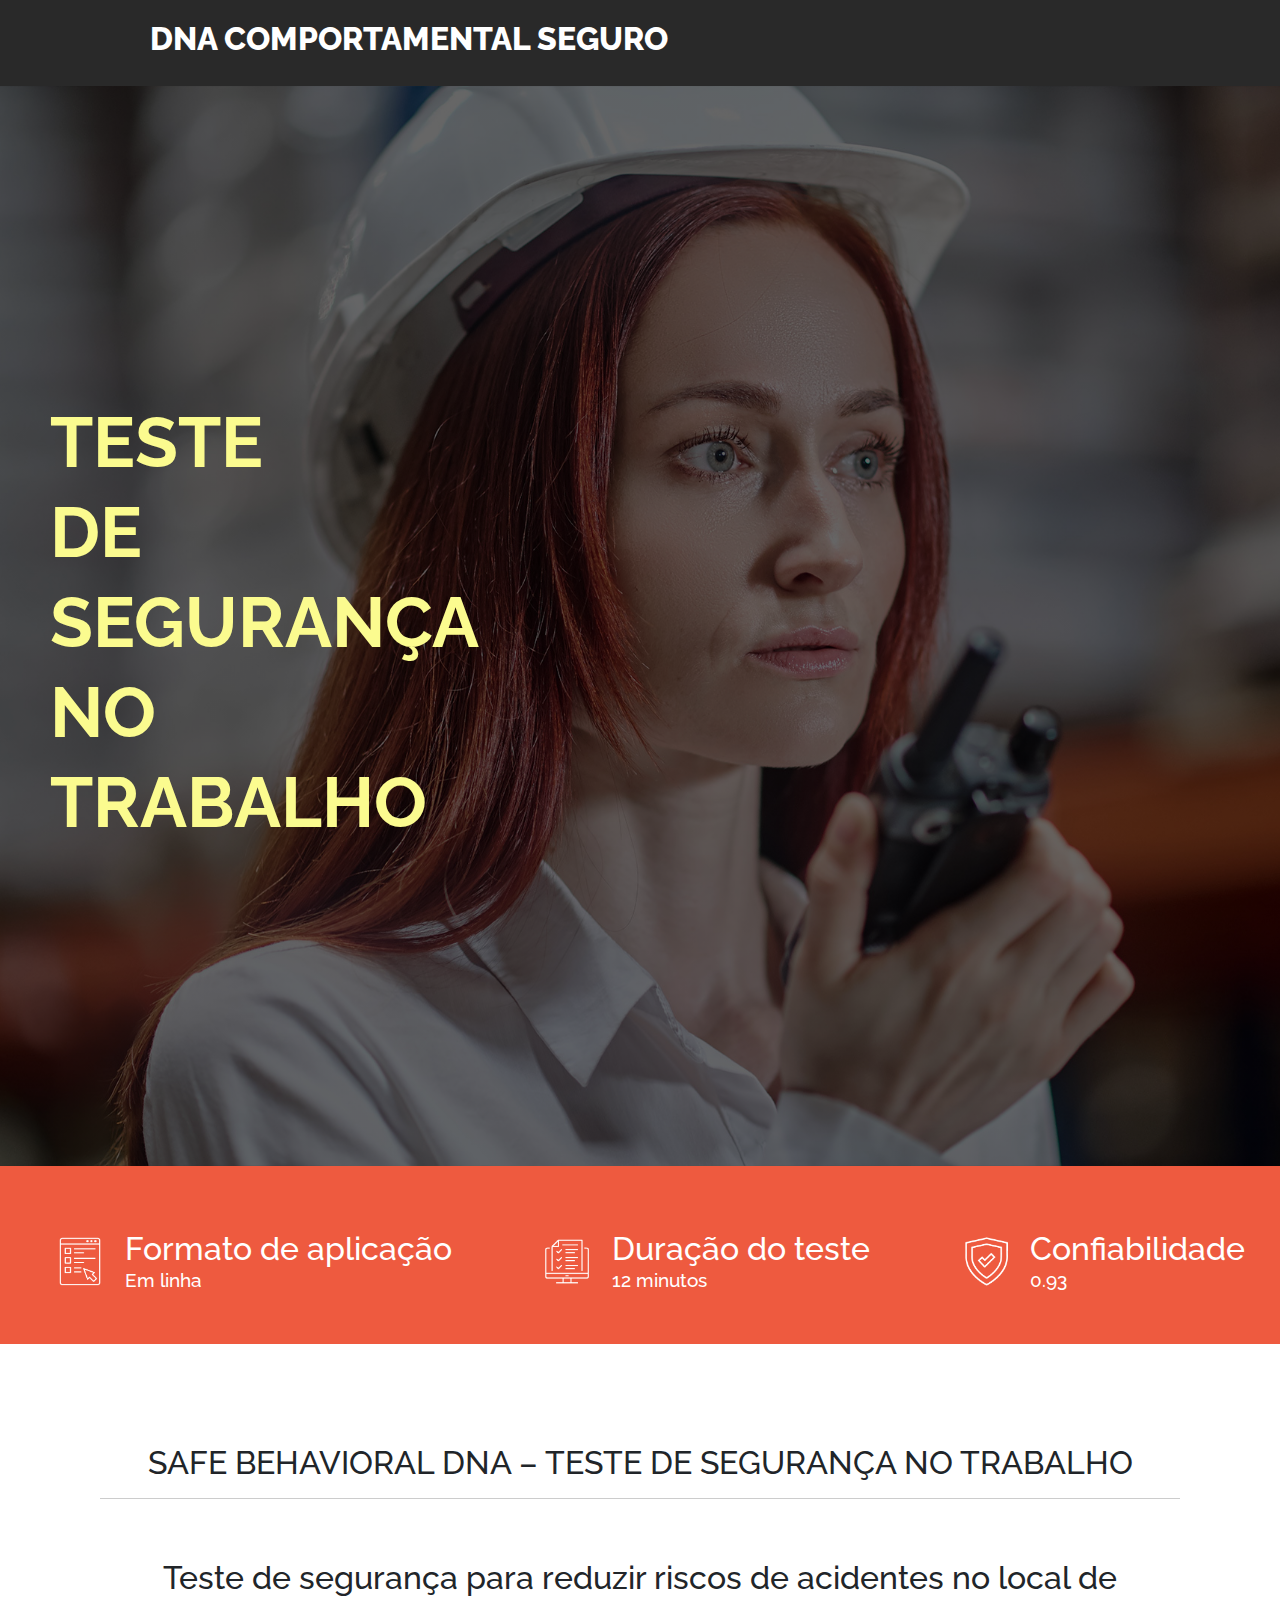
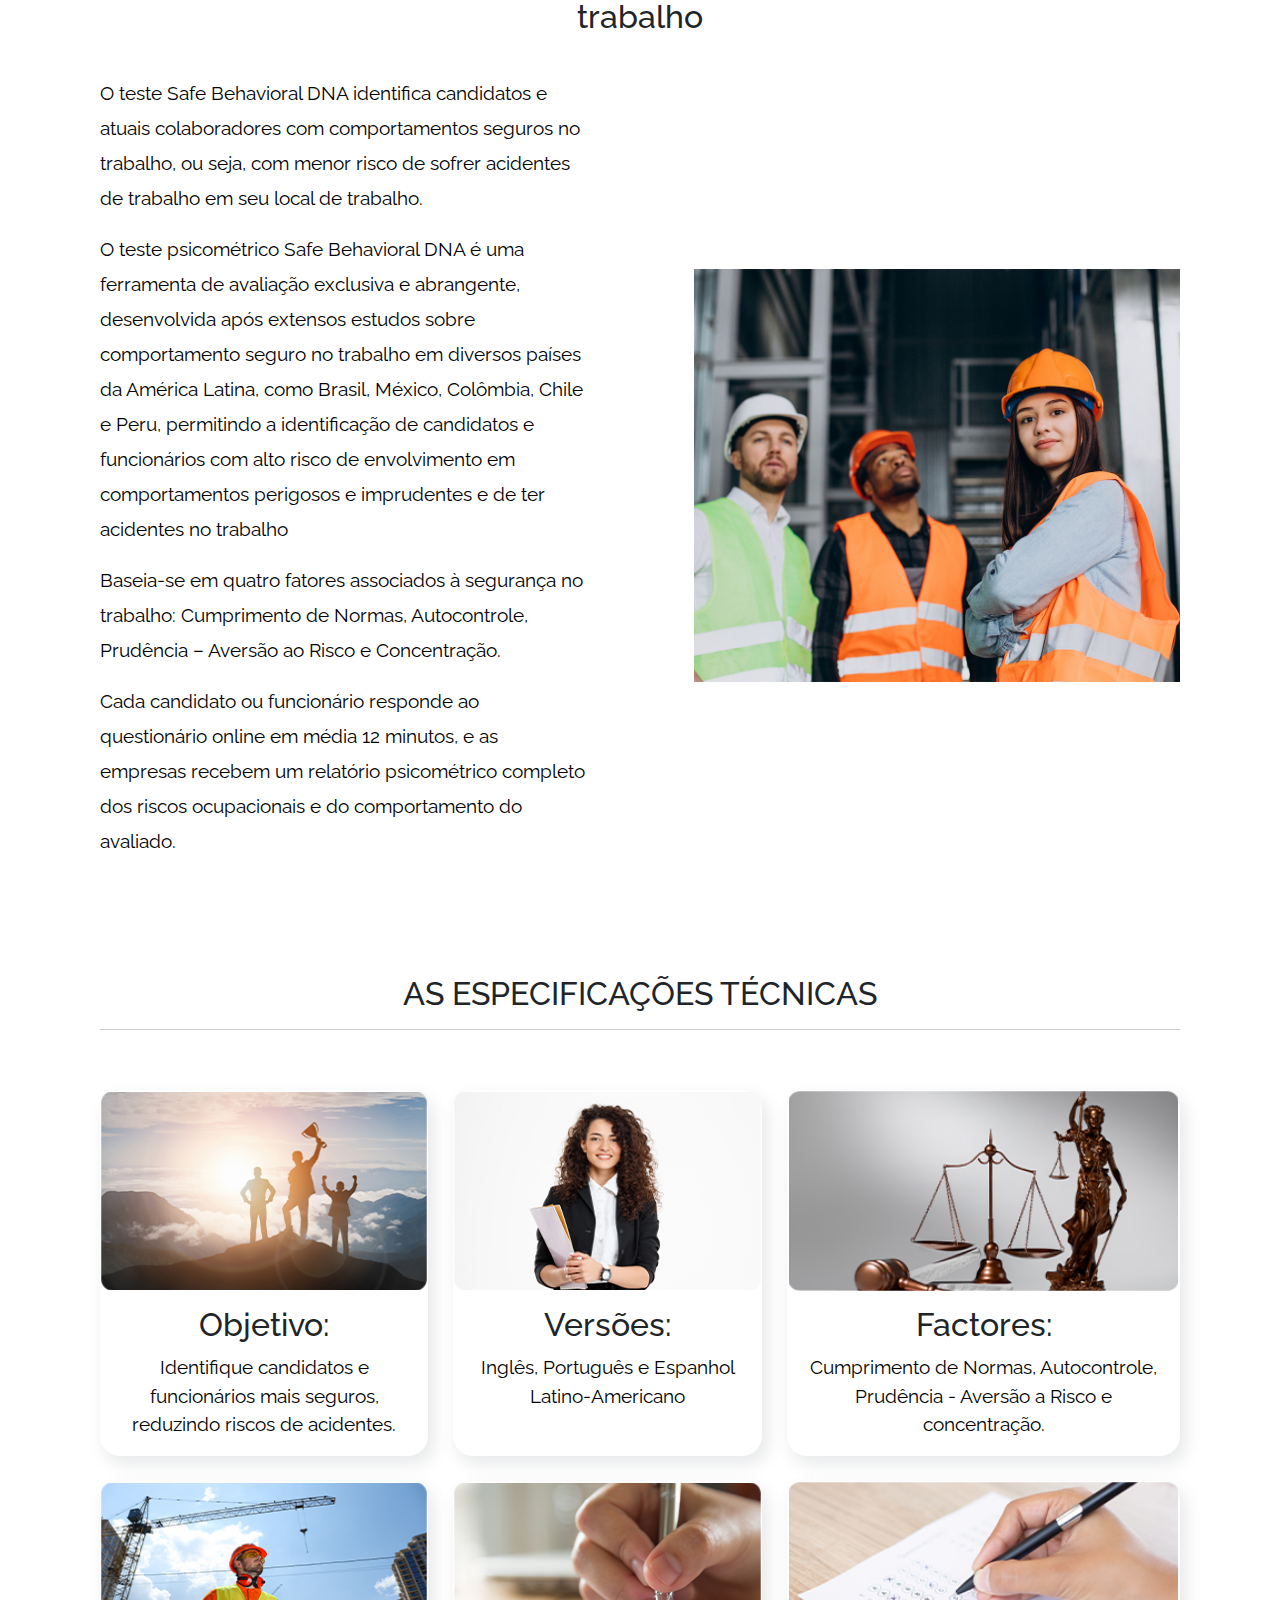
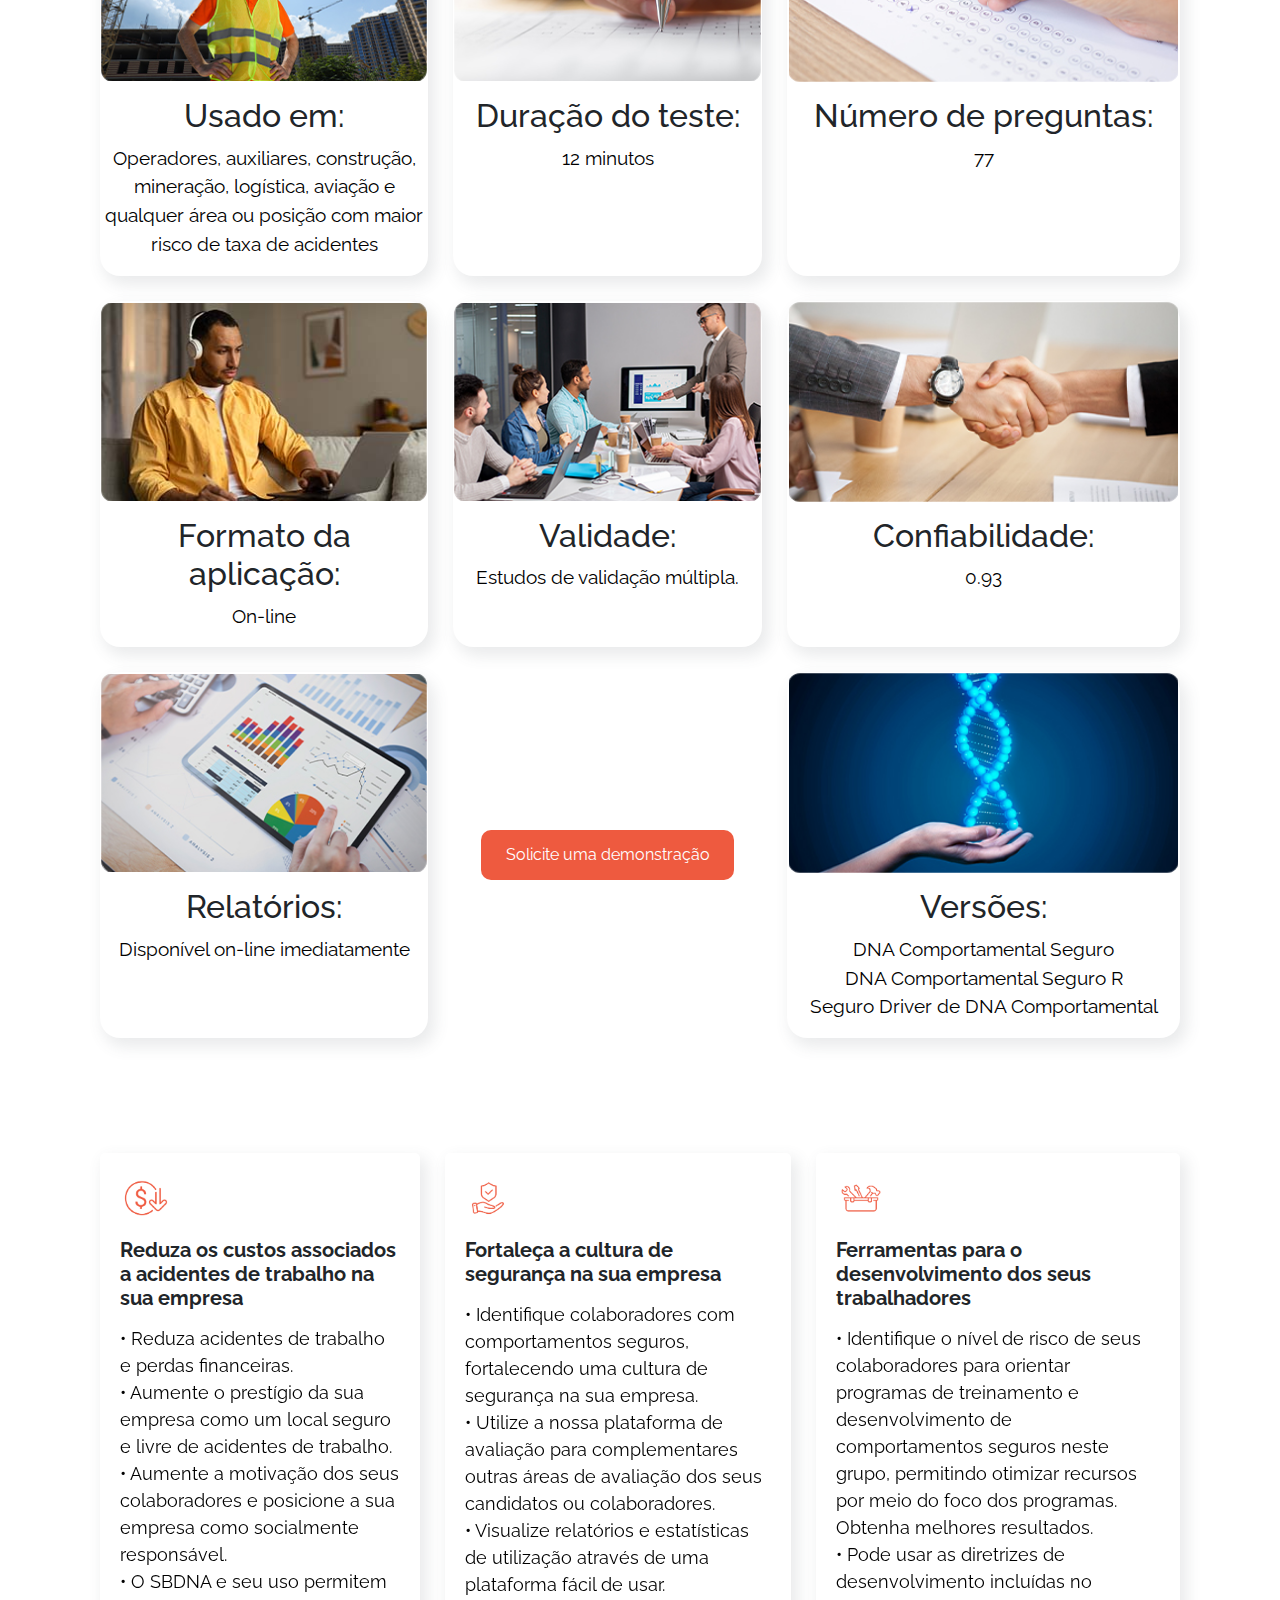
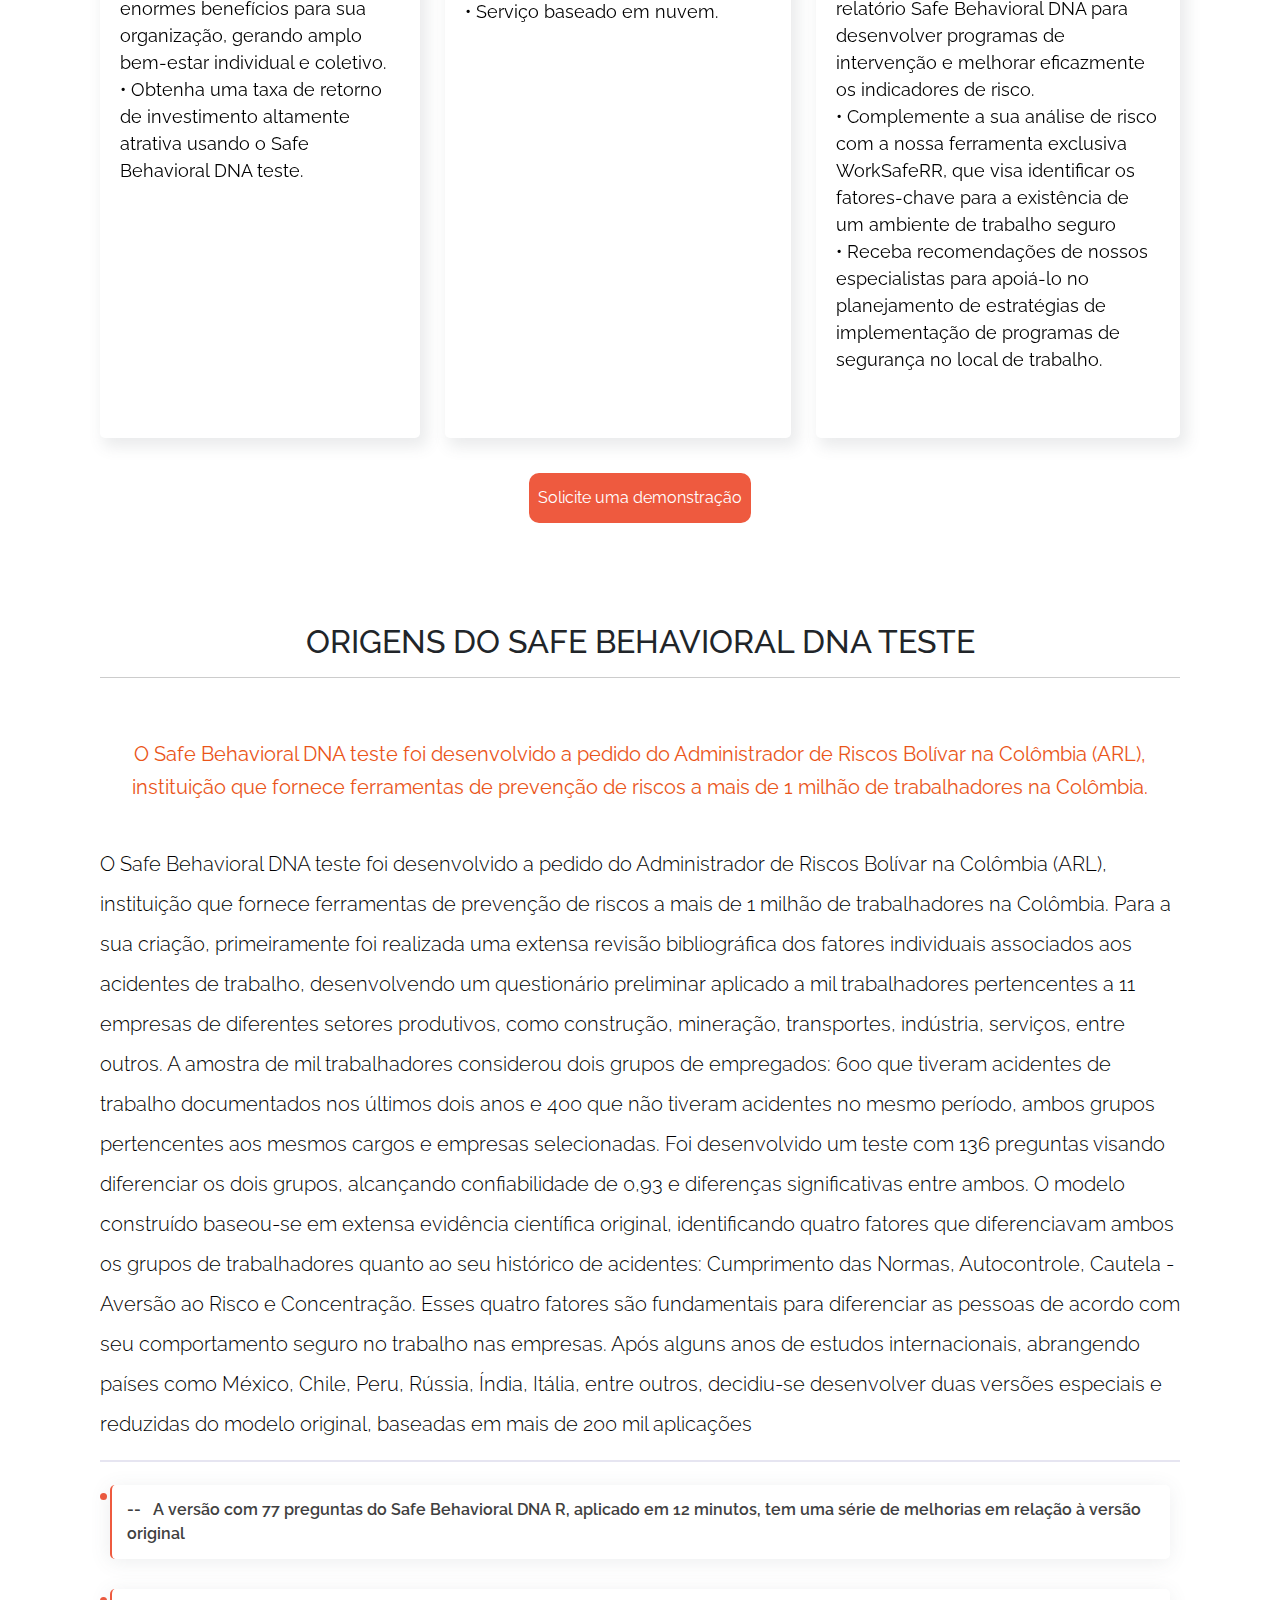
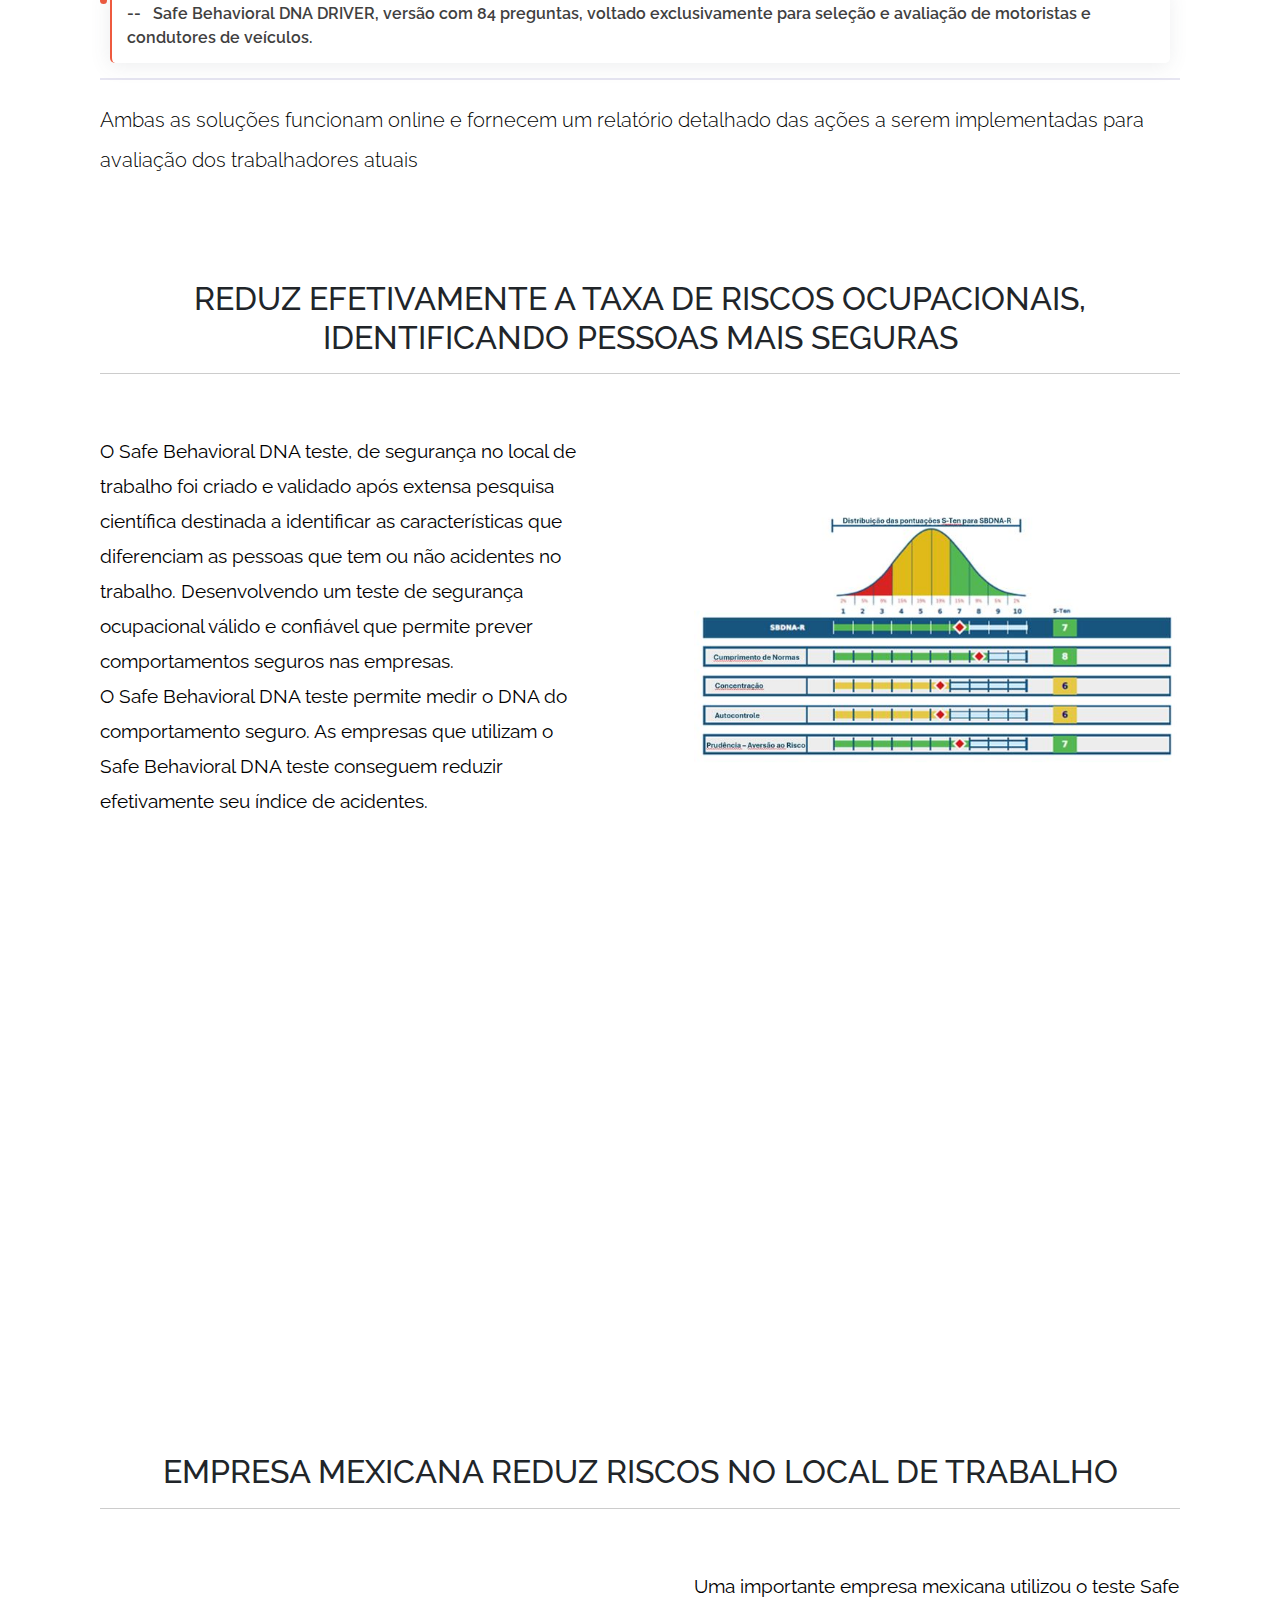
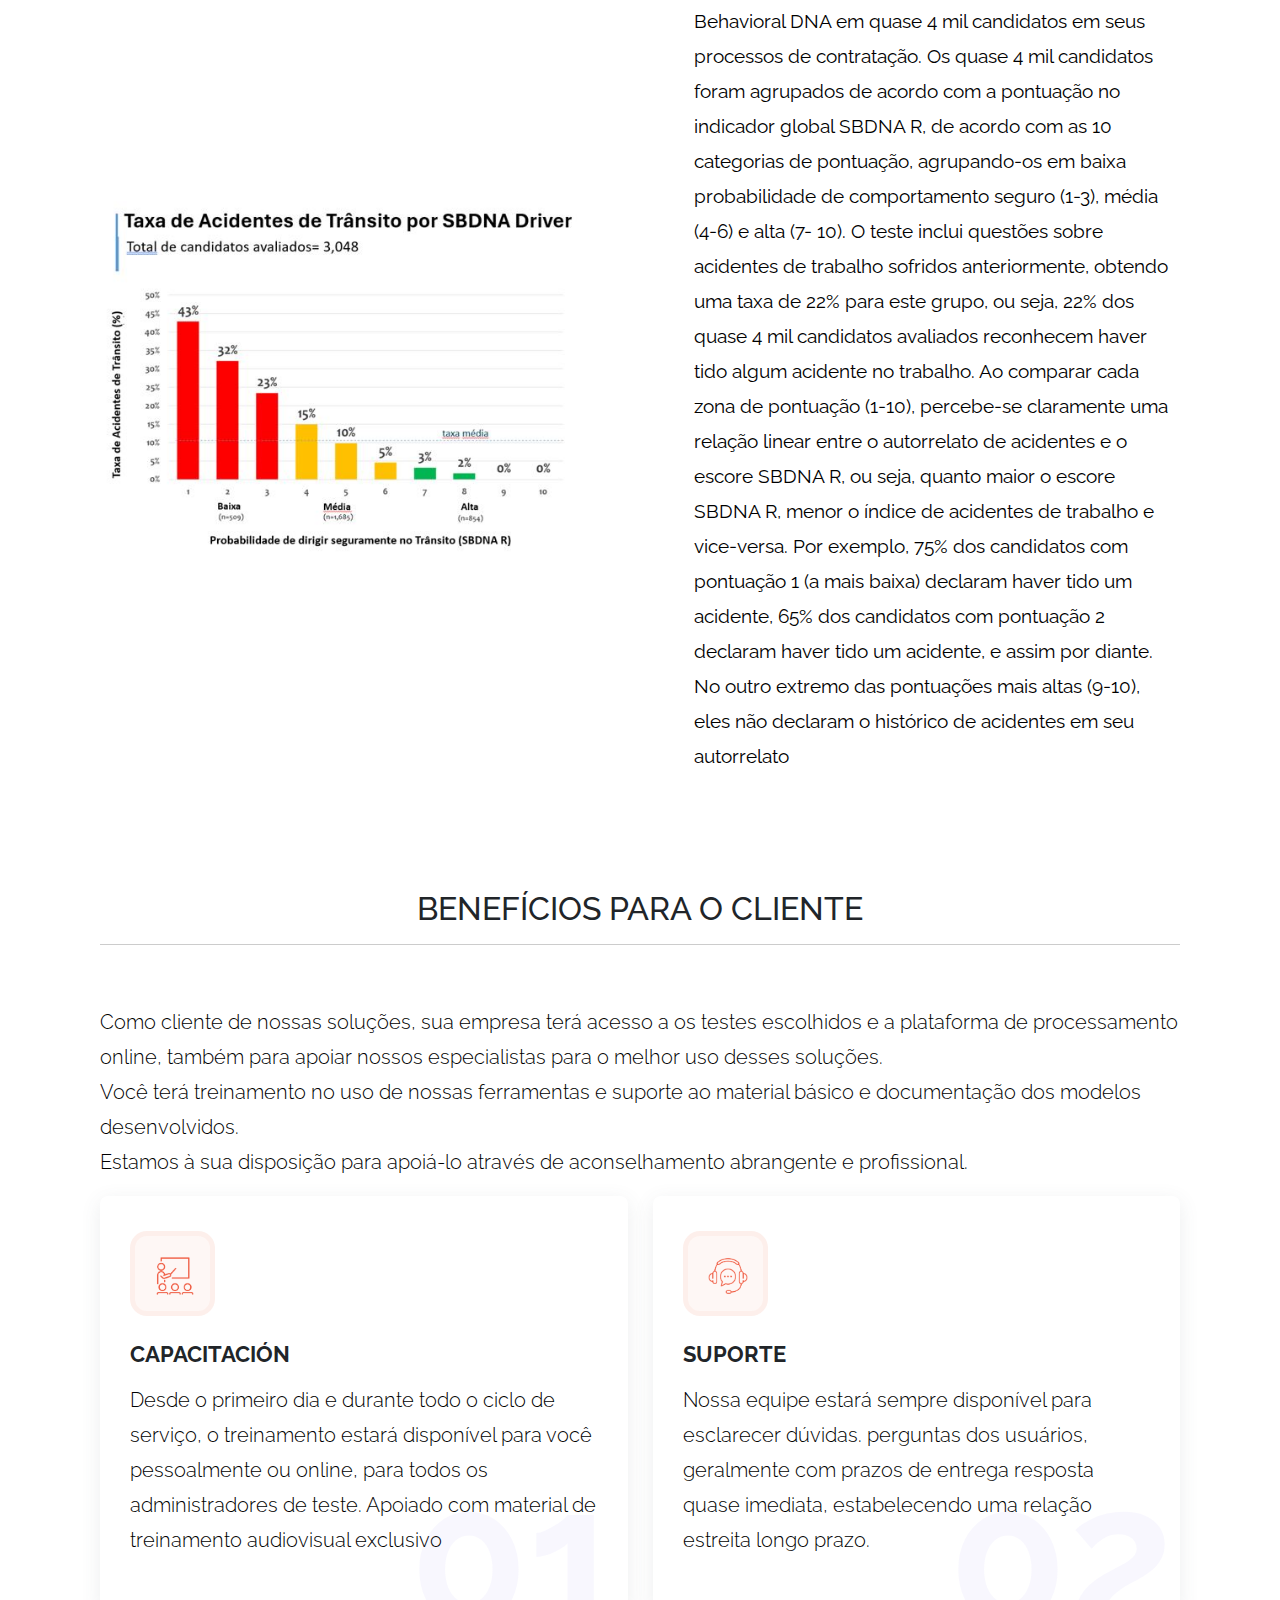
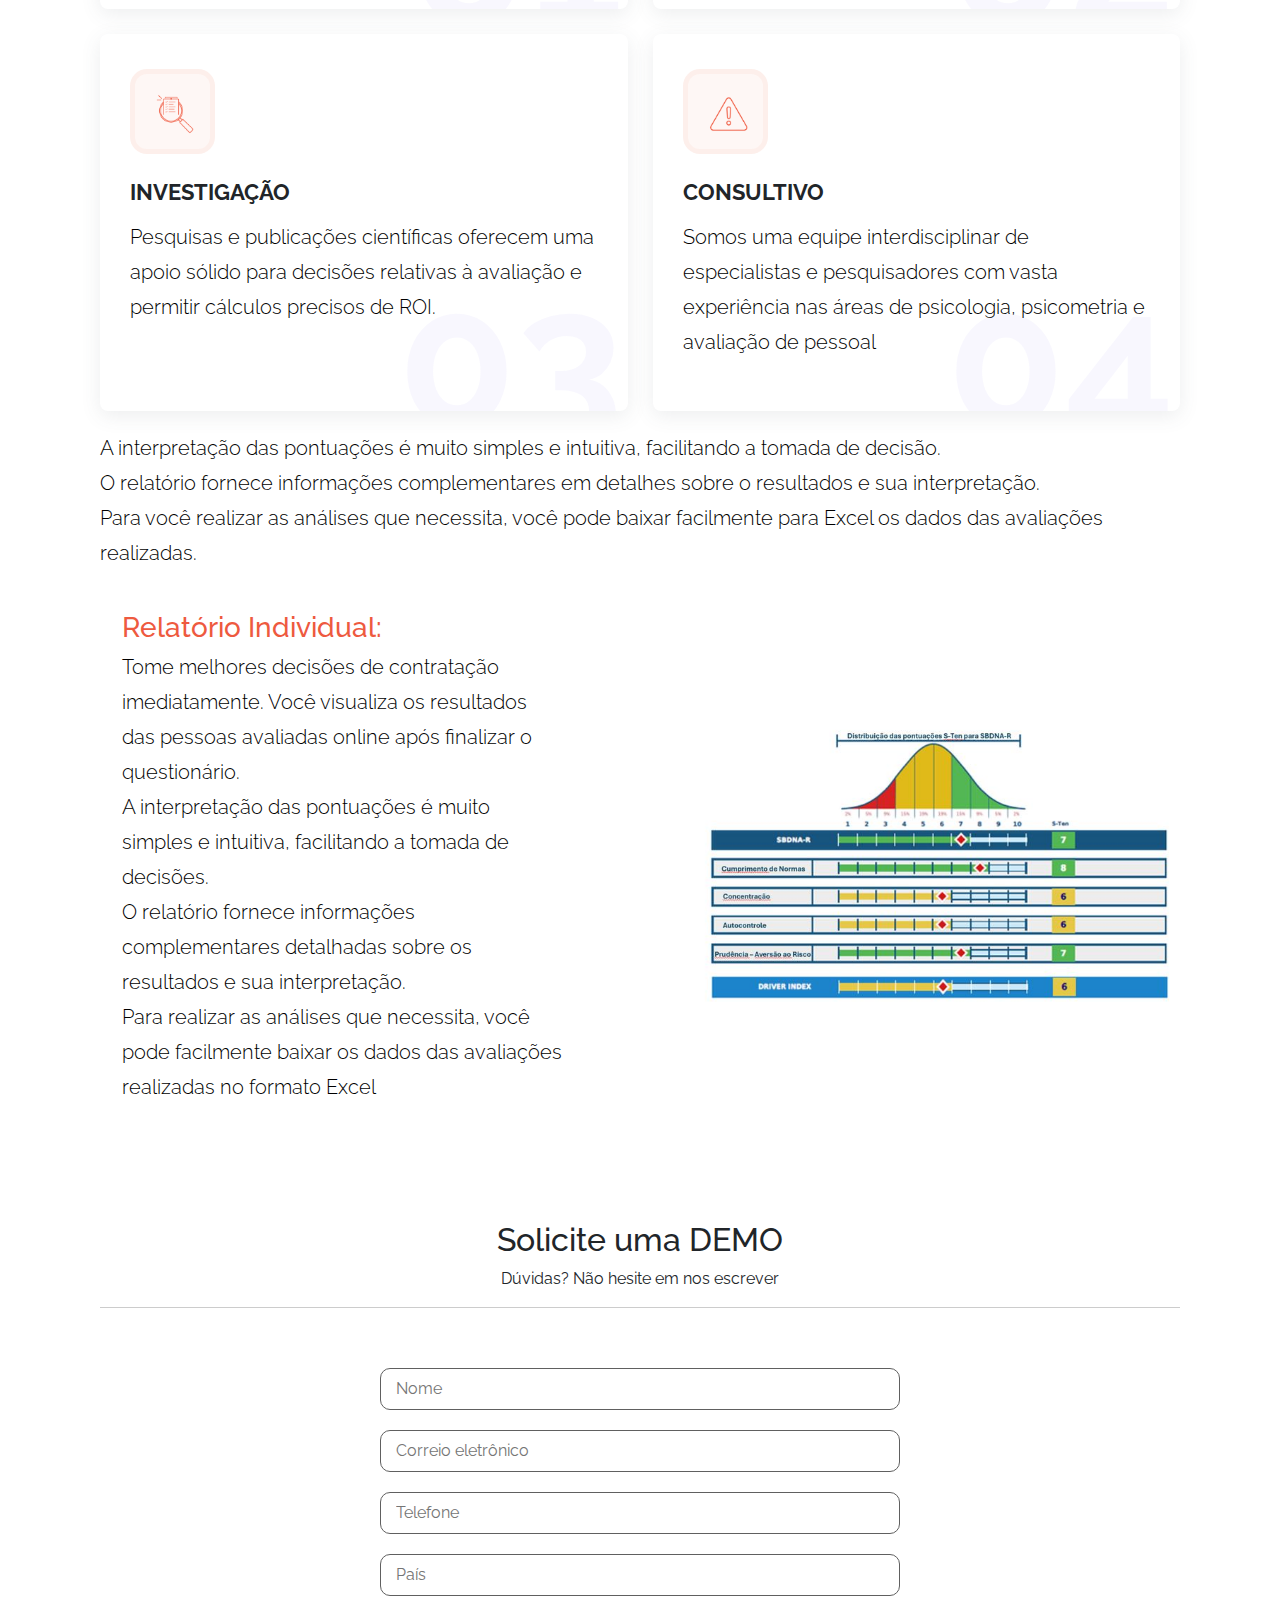
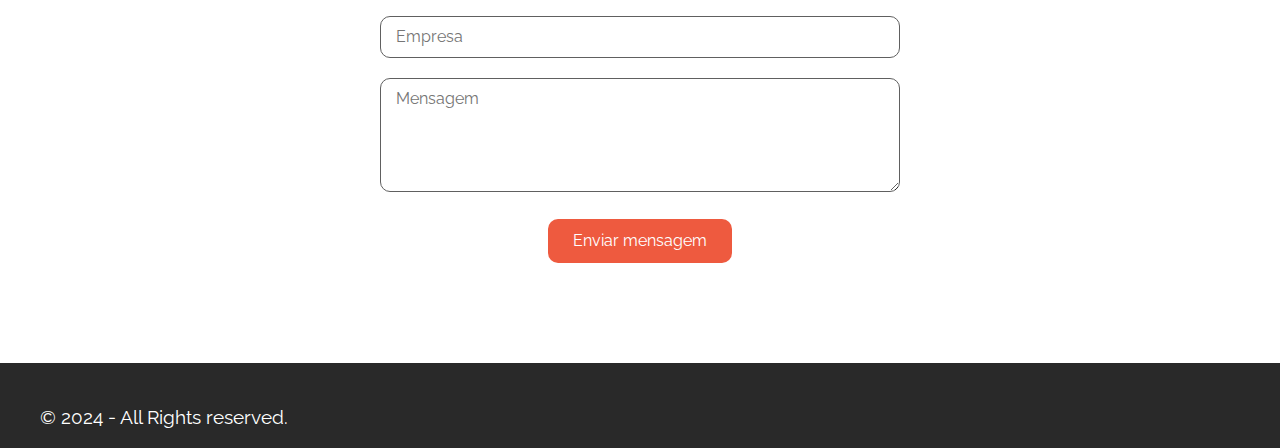
==== commit ef9016c4: "update" ====
--- a/index.html
+++ b/index.html
@@ -28,10 +28,9 @@
   <div class="heroSection1">
     <div>
       <h1>
-        Prova
-        de
-        segurança
-        trabalho
+        Teste de
+        Segurança
+        no Trabalho
       </h1>
     </div>
   </div>
@@ -41,7 +40,7 @@
       <div class="listCont">
         <img src="/assets/application.png" />
         <div data-wow-delay=".1s">
-          <h2>Formato do aplicativo</h2>
+          <h2>Formato de aplicação</h2>
           <h3>Em linha</h3>
         </div>
       </div>
@@ -66,7 +65,8 @@
 
   <div class="gridPadding">
     <section class="sectionTop">
-      <h1>DNA Comportamental Seguro – Teste de Segurança no Trabalho</h1>
+      <h1>
+        Safe Behavioral DNA – Teste de Segurança no Trabalho</h1>
       <hr class="line" />
       <div class="bg-grey">
         <h2>
@@ -76,29 +76,28 @@
         <div class="imgCont">
           <div>
             <p>
-              O teste Safe Behavioral DNA identifica candidatos e funcionários
-              atuais com comportamentos seguros no trabalho, ou seja, com menos
-              risco de sofrer acidentes de trabalho na sua área de trabalho.
+              O teste Safe Behavioral DNA identifica candidatos e atuais
+              colaboradores com comportamentos seguros no trabalho, ou seja, com
+              menor risco de sofrer acidentes de trabalho em seu local de trabalho.
             </p>
             <p>
-              O teste psicométrico Safe Behavioral DNA é um
-              avaliação exclusiva e abrangente, desenvolvida após extensa
-              estudos sobre conduta segura no trabalho, em vários países do
-              América Latina, como México, Colômbia, Chile e Peru,
-              permitindo identificar candidatos e funcionários com alta
-              risco de se envolver em comportamento perigoso e imprudente, e de
-              sofrer acidentes no local de trabalho.
+              O teste psicométrico Safe Behavioral DNA é uma ferramenta de
+              avaliação exclusiva e abrangente, desenvolvida após extensos estudos
+              sobre comportamento seguro no trabalho em diversos países da
+              América Latina, como Brasil, México, Colômbia, Chile e Peru,
+              permitindo a identificação de candidatos e funcionários com alto risco
+              de envolvimento em comportamentos perigosos e imprudentes e de
+              ter acidentes no trabalho
             </p>
             <p>
-              Baseia-se em quatro fatores associados à segurança
-              trabalhista: Cumprimento das Normas, Autocontrole, Prudência -
-              Aversão e concentração ao risco.
+              Baseia-se em quatro fatores associados à segurança no trabalho:
+              Cumprimento de Normas, Autocontrole, Prudência – Aversão ao Risco e
+              Concentração.
             </p>
             <p>
-              Cada candidato ou funcionário responde ao questionário on-line em
-              Em média, 12 minutos e as empresas recebem um relatório completo
-              psicométrica de riscos ocupacionais e comportamento seguro do
-              avaliado.
+              Cada candidato ou funcionário responde ao questionário online em
+              média 12 minutos, e as empresas recebem um relatório psicométrico
+              completo dos riscos ocupacionais e do comportamento do avaliado.
             </p>
           </div>
           <img src="./assets/reduceRisks.jpg" alt="About image" />
@@ -115,7 +114,7 @@
           <div class="wrapper">
             <div class="banner-image1"></div>
             <div class="cardcontent">
-              <h2 class=".h2">Mirar:</h2>
+              <h2 class=".h2">Objetivo:</h2>
               <p>
                 Identifique candidatos e funcionários mais seguros, reduzindo
                 riscos de acidentes.
@@ -128,7 +127,7 @@
           <div class="wrapper">
             <div class="banner-image2"></div>
             <div class="cardcontent">
-              <h2 class=".h2">línguas:</h2>
+              <h2 class=".h2">Versões:</h2>
               <p>Inglês, Português e Espanhol Latino-Americano</p>
             </div>
           </div>
@@ -175,7 +174,8 @@
           <div class="wrapper">
             <div class="banner-image6"></div>
             <div class="cardcontent">
-              <h2 class=".h2">Número de reagentes:</h2>
+              <h2 class=".h2">Número de
+                preguntas:</h2>
               <p>77</p>
             </div>
           </div>
@@ -249,14 +249,20 @@
             empresa
           </h3>
           <p>
-            Reduzir acidentes de trabalho e perdas financeiras.
-            Aumente o prestígio da sua empresa como um local seguro e gratuito
-            acidentes de trabalho. Aumente a motivação dos seus colaboradores e
-            posicionar sua empresa como socialmente responsável. A SBDNA e seus
-            utilização permite enormes benefícios para sua organização gerando um
-            amplo bem-estar individual e coletivo. Alcance uma taxa de retorno
-            de investimento altamente atraente ao usar o teste Seguro
-            DNA comportamental.
+            • Reduza acidentes de trabalho e perdas
+            financeiras. <br>
+            • Aumente o prestígio da sua empresa como
+            um local seguro e livre de acidentes de
+            trabalho. <br>
+            • Aumente a motivação dos seus
+            colaboradores e posicione a sua empresa
+            como socialmente responsável. <br>
+            • O SBDNA e seu uso permitem enormes
+            benefícios para sua organização, gerando
+            amplo bem-estar individual e coletivo. <br>
+            • Obtenha uma taxa de retorno de
+            investimento altamente atrativa usando o
+            Safe Behavioral DNA teste.
           </p>
         </div>
         <div class="single-services-item">
@@ -265,12 +271,16 @@
           </div>
           <h3>Fortaleça a cultura de segurança na sua empresa</h3>
           <p>
-            Identificar colaboradores com comportamentos seguros, fortalecendo uma
-            cultura de segurança em sua empresa. Use nossa plataforma
-            avaliações para complementar outras áreas de avaliação do seu
-            candidatos ou funcionários. Ver relatórios e estatísticas
-            use por meio de uma plataforma fácil de usar. Serviço
-            baseado em nuvem.
+            • Identifique colaboradores com
+            comportamentos seguros, fortalecendo uma
+            cultura de segurança na sua empresa. <br>
+            • Utilize a nossa plataforma de avaliação para
+            complementares outras áreas de avaliação
+            dos seus candidatos ou colaboradores. <br>
+            • Visualize relatórios e estatísticas de
+            utilização através de uma plataforma fácil de
+            usar. <br>
+            • Serviço baseado em nuvem.
           </p>
         </div>
         <div class="single-services-item">
@@ -279,18 +289,24 @@
           </div>
           <h3>Ferramentas para o desenvolvimento dos seus trabalhadores</h3>
           <p>
-            Identifique o nível de risco de seus funcionários para fins de energia
-            orientar programas de treinamento e desenvolvimento de comportamento seguro
-            neste grupo, permitindo otimizar recursos concentrando
-            programas. Obtenha melhores resultados. Use as diretrizes
-            desenvolvimento incluído no relatório Safe Behavioral DNA para
-            desenvolver programas de intervenção e melhorar indicadores de desempenho
-            risco de forma eficaz. Complemente sua análise de risco com
-            nossa ferramenta exclusiva WorkSafeRR, destinada a identificar
-            os fatores-chave para a existência de um ambiente de trabalho
-            claro. Receba nossas recomendações de nossos especialistas para
-            apoiá-lo no planejamento de estratégias de implementação
-            para programas de segurança ocupacional.
+            • Identifique o nível de risco de seus
+            colaboradores para orientar programas de
+            treinamento e desenvolvimento de
+            comportamentos seguros neste grupo,
+            permitindo otimizar recursos por meio do foco
+            dos programas. Obtenha melhores resultados. <br>
+            • Pode usar as diretrizes de desenvolvimento
+            incluídas no relatório Safe Behavioral DNA
+            para desenvolver programas de intervenção e
+            melhorar eficazmente os indicadores de risco. <br>
+            • Complemente a sua análise de risco com a
+            nossa ferramenta exclusiva WorkSafeRR, que
+            visa identificar os fatores-chave para a
+            existência de um ambiente de trabalho seguro <br>
+            • Receba recomendações de nossos
+            especialistas para apoiá-lo no planejamento
+            de estratégias de implementação de
+            programas de segurança no local de trabalho.
           </p>
         </div>
       </div>
@@ -302,71 +318,57 @@
     </section>
 
     <section class="sectionTop">
-      <h1>Origens do teste de DNA comportamental seguro</h1>
+      <h1>Origens do Safe Behavioral DNA teste</h1>
       <hr class="line" />
       <div class="story_details pBlack">
         <h4>
-          O DNA Comportamental Seguro foi desenvolvido a pedido do Administrador
-          Bolivar Risks na Colômbia, instituição que fornece ferramentas
+          O Safe Behavioral DNA teste foi desenvolvido a pedido do Administrador de Riscos Bolívar na Colômbia (ARL),
+          instituição que fornece ferramentas
           de prevenção de riscos a mais de 1 milhão de trabalhadores na Colômbia.
         </h4>
         <p class="storyPara">
-          O DNA Comportamental Seguro foi desenvolvido a pedido do
-          Administrador de Risco Bolívar na Colômbia, instituição que
-          fornece ferramentas de prevenção de riscos para mais de 1 milhão
-          trabalhadores na Colômbia<!-- <br /> -->
-          Para a sua criação, antes de tudo, um
-          extensa revisão da literatura de fatores individuais
-          associados a acidentes de trabalho, desenvolvendo um questionário
-          liminar aplicada a mil trabalhadores pertencentes a 11 empresas
-          de diferentes setores produtivos, como construção, mineração,
-          transportes, indústria, serviços, entre outros. <!-- <br /> --> A amostra do
-          mil trabalhadores consideraram dois grupos de empregados: 600 que tinham
-          sofreu acidentes de trabalho documentados nos últimos dois anos e
-          400 que não sofreram acidentes no mesmo período,
-          ambos os grupos pertencentes aos mesmos cargos e empresas
-          selecionado. <!-- <br /> -->
-          Foi desenvolvido um questionário de 136 itens com o objetivo de diferenciar
-          ambos os grupos, atingindo uma confiabilidade de 0,93 e diferenças
-          significativa entre os dois. O modelo construído foi baseado no
-          extensa evidência científica original, identificando quatro fatores
-          que diferenciou ambos os grupos de trabalhadores em termos de sua
-          histórico de acidentes: Cumprimento de Normas, Autocontrole,
-          Prudência – Aversão ao Risco e Concentração. <!-- <br /> -->
-          Esses quatro fatores são fundamentais para diferenciar
-          pessoas de acordo com seu comportamento seguro no trabalho no
-          empresas<!-- <br /> -->
-          Depois de alguns anos de estudos internacionais, cobrindo
-          países como México, Chile, Peru, Rússia, Índia, Itália, entre outros,
-          Decidiu-se desenvolver duas versões especiais e reduzidas do
-          modelo original, baseado em mais de 200 mil aplicações
+          O Safe Behavioral DNA teste foi desenvolvido a pedido do Administrador de Riscos Bolívar na Colômbia (ARL),
+          instituição que fornece ferramentas
+          de prevenção de riscos a mais de 1 milhão de trabalhadores na Colômbia.
+          Para a sua criação, primeiramente foi realizada uma extensa revisão bibliográfica dos fatores individuais
+          associados aos acidentes de trabalho,
+          desenvolvendo um questionário preliminar aplicado a mil trabalhadores pertencentes a 11 empresas de diferentes
+          setores produtivos, como
+          construção, mineração, transportes, indústria, serviços, entre outros.
+          A amostra de mil trabalhadores considerou dois grupos de empregados: 600 que tiveram acidentes de trabalho
+          documentados nos últimos dois anos
+          e 400 que não tiveram acidentes no mesmo período, ambos grupos pertencentes aos mesmos cargos e empresas
+          selecionadas.
+          Foi desenvolvido um teste com 136 preguntas visando diferenciar os dois grupos, alcançando confiabilidade de
+          0,93 e diferenças significativas entre
+          ambos. O modelo construído baseou-se em extensa evidência científica original, identificando quatro fatores
+          que diferenciavam ambos os grupos de
+          trabalhadores quanto ao seu histórico de acidentes: Cumprimento das Normas, Autocontrole, Cautela - Aversão ao
+          Risco e Concentração.
+          Esses quatro fatores são fundamentais para diferenciar as pessoas de acordo com seu comportamento seguro no
+          trabalho nas empresas.
+          Após alguns anos de estudos internacionais, abrangendo países como México, Chile, Peru, Rússia, Índia, Itália,
+          entre outros, decidiu-se desenvolver
+          duas versões especiais e reduzidas do modelo original, baseadas em mais de 200 mil aplicações
         </p>
         <ul class="features-list">
           <li style="color: black; width: 80vw">
             <span>
-              -- &nbsp; Safe Behavioral DNA R, versão de 77 itens, aplicado
-              em 12 minutos implementando uma série de melhorias em relação ao
-              versão original.
+              -- &nbsp; A versão com 77 preguntas do Safe Behavioral DNA R, aplicado em 12 minutos, tem uma série de
+              melhorias em relação à versão original
             </span>
           </li>
           <li style="margin-top: 20px; color: black; width: 80vw">
             <span>
-              -- &nbsp; Safe Behavioral DNA DRIVER, versão de 84 itens,
-              orientado exclusivamente para a seleção e avaliação de motoristas
-              e condutores de veículos.
+              -- &nbsp; Safe Behavioral DNA DRIVER, versão com 84 preguntas, voltado exclusivamente para seleção e
+              avaliação de motoristas e condutores de veículos.
             </span>
           </li>
         </ul>
         <p>
-          Ambas as soluções operam online e fornecem um relatório detalhado
-          sobre as ações a implementar na sua utilização para avaliação de
-          trabalhadores atuais. <!-- <br /> -->
-          Atualmente, o teste de segurança no local de trabalho Safe Behavioral DNA é
-          utilizado em vários países da América Latina por empresas
-          interessado em reduzir acidentes de trabalho e comportamento
-          risco, melhorando seus processos de seleção de pessoal. <!-- <br /> -->
-          Entre os países onde é mais utilizado, México,
-          Chile, Colômbia, Peru, Brasil, Equador, Guatemala, entre outros.
+          Ambas as soluções funcionam online e fornecem um relatório detalhado das ações a serem implementadas para
+          avaliação
+          dos trabalhadores atuais
         </p>
       </div>
     </section>
@@ -380,15 +382,14 @@
       <div class="imgCont">
         <div>
           <p>
-            O teste de segurança no local de trabalho Safe Behavioral DNA foi criado e
-            validado após extensa pesquisa científica destinada a
-            identificar as características que diferenciam as pessoas que são
-            se sofreram ou não um acidente de trabalho. Desenvolvendo um teste de segurança
-            trabalho válido e confiável que permite prever o comportamento
-            seguros nas empresas. <br />
-            O DNA Comportamental Seguro permite medir o DNA do comportamento seguro.
-            As empresas que utilizam o DNA Comportamental Seguro conseguem reduzir seus
-            taxa de acidentes de forma eficaz
+            O Safe Behavioral DNA teste, de segurança no local de trabalho foi
+            criado e validado após extensa pesquisa científica destinada a identificar
+            as características que diferenciam as pessoas que tem ou não acidentes
+            no trabalho. Desenvolvendo um teste de segurança ocupacional válido e
+            confiável que permite prever comportamentos seguros nas empresas. <br>
+            O Safe Behavioral DNA teste permite medir o DNA do comportamento
+            seguro. As empresas que utilizam o Safe Behavioral DNA teste
+            conseguem reduzir efetivamente seu índice de acidentes.
           </p>
         </div>
         <img src="./assets/Capture.jpg" />
@@ -406,7 +407,7 @@
         <div class="iconFlex">
           <div class="iconList">
             <img src="./assets/Regulatory.png" />
-            <p>Conformidade com padrões</p>
+            <p>Cumprimento de Normas </p>
           </div>
           <div class="iconList">
             <img src="./assets/Autocontrol.png" />
@@ -426,6 +427,36 @@
   </section>
 
   <div class="gridPadding">
+    <section class="sectionTop">
+      <h1 class="centerText">EMPRESA MEXICANA REDUZ RISCOS NO LOCAL DE TRABALHO</h1>
+      <hr class="line">
+      <div class="imgCont">
+        <img src="./assets/mexican.JPG" alt="">
+        <div>
+          <p>Uma importante empresa mexicana utilizou o teste Safe Behavioral
+            DNA em quase 4 mil candidatos em seus processos de contratação.
+            Os quase 4 mil candidatos foram agrupados de acordo com a
+            pontuação no indicador global SBDNA R, de acordo com as 10
+            categorias de pontuação, agrupando-os em baixa probabilidade de
+            comportamento seguro (1-3), média (4-6) e alta (7- 10).
+            O teste inclui questões sobre acidentes de trabalho sofridos
+            anteriormente, obtendo uma taxa de 22% para este grupo, ou seja,
+            22% dos quase 4 mil candidatos avaliados reconhecem haver tido
+            algum acidente no trabalho.
+            Ao comparar cada zona de pontuação (1-10), percebe-se claramente
+            uma relação linear entre o autorrelato de acidentes e o escore SBDNA
+            R, ou seja, quanto maior o escore SBDNA R, menor o índice de
+            acidentes de trabalho e vice-versa. Por exemplo, 75% dos candidatos
+            com pontuação 1 (a mais baixa) declaram haver tido um acidente,
+            65% dos candidatos com pontuação 2 declaram haver tido um
+            acidente, e assim por diante. No outro extremo das pontuações mais
+            altas (9-10), eles não declaram o histórico de acidentes em seu
+            autorrelato
+          </p>
+        </div>
+      </div>
+    </section>
+
     <section class="sectionTop">
       <h1>Benefícios para o cliente</h1>
       <hr class="line" />
@@ -477,7 +508,7 @@
               <img src="./assets/INVESTIGACIÓN.png" alt="icon" style="width: 50px; height: 50px; object-fit: contain" />
             </div>
             <div class="workprocess-info">
-              <h3>PESQUISA</h3>
+              <h3>INVESTIGAÇÃO</h3>
               <p>
                 Pesquisas e publicações científicas oferecem uma
                 apoio sólido para decisões relativas à avaliação e
@@ -491,11 +522,9 @@
               <img src="./assets/ADVISORY.png" alt="icon" style="width: 50px; height: 50px; object-fit: contain" />
             </div>
             <div class="workprocess-info">
-              <h3>CONSELHOS</h3>
-              <p>
-                Somos uma equipe interdisciplinar de especialistas e
-                pesquisadores com vasta experiência nas áreas de
-                psicologia, psicometria e avaliação de pessoal.
+              <h3>CONSULTIVO</h3>
+              <p>
+                Somos uma equipe interdisciplinar de especialistas e pesquisadores com vasta experiência nas áreas de psicologia, psicometria e avaliação de pessoal
               </p>
             </div>
             <div class="workprocess-number-bg"><span>04</span></div>
@@ -513,12 +542,17 @@
           <div class="imgCont2in">
             <h3>Relatório Individual:</h3>
             <p>
-              Tome melhores decisões de contratação imediatamente.
-              Você visualiza os resultados das pessoas avaliadas em
-              linha após terminar o questionário.
+              Tome melhores decisões de contratação imediatamente. Você visualiza os
+              resultados das pessoas avaliadas online após finalizar o questionário. <br>
+              A interpretação das pontuações é muito simples e intuitiva, facilitando a tomada
+              de decisões. <br>
+              O relatório fornece informações complementares detalhadas sobre os resultados
+              e sua interpretação. <br>
+              Para realizar as análises que necessita, você pode facilmente baixar os dados
+              das avaliações realizadas no formato Excel
             </p>
           </div>
-          <img src="https://github.com/euzenwebsites/safetyespanol/blob/main/assets/carousel/Capture2.JPG?raw=true"
+          <img src="./assets/Relatório.JPG"
             alt="" style="object-fit: contain" class="imgCont2in1" />
         </div>
       </div>
--- a/css/styles.css
+++ b/css/styles.css
@@ -768,7 +768,7 @@
     z-index: 1;
     display: block;
     text-align: left;
-    padding: 35px 30px;
+    padding: 20px;
     border-radius: 5px;
     background-color: #ffffff;
     -webkit-box-shadow: 5px 7px 15px 2px rgba(82, 90, 101, 0.12);
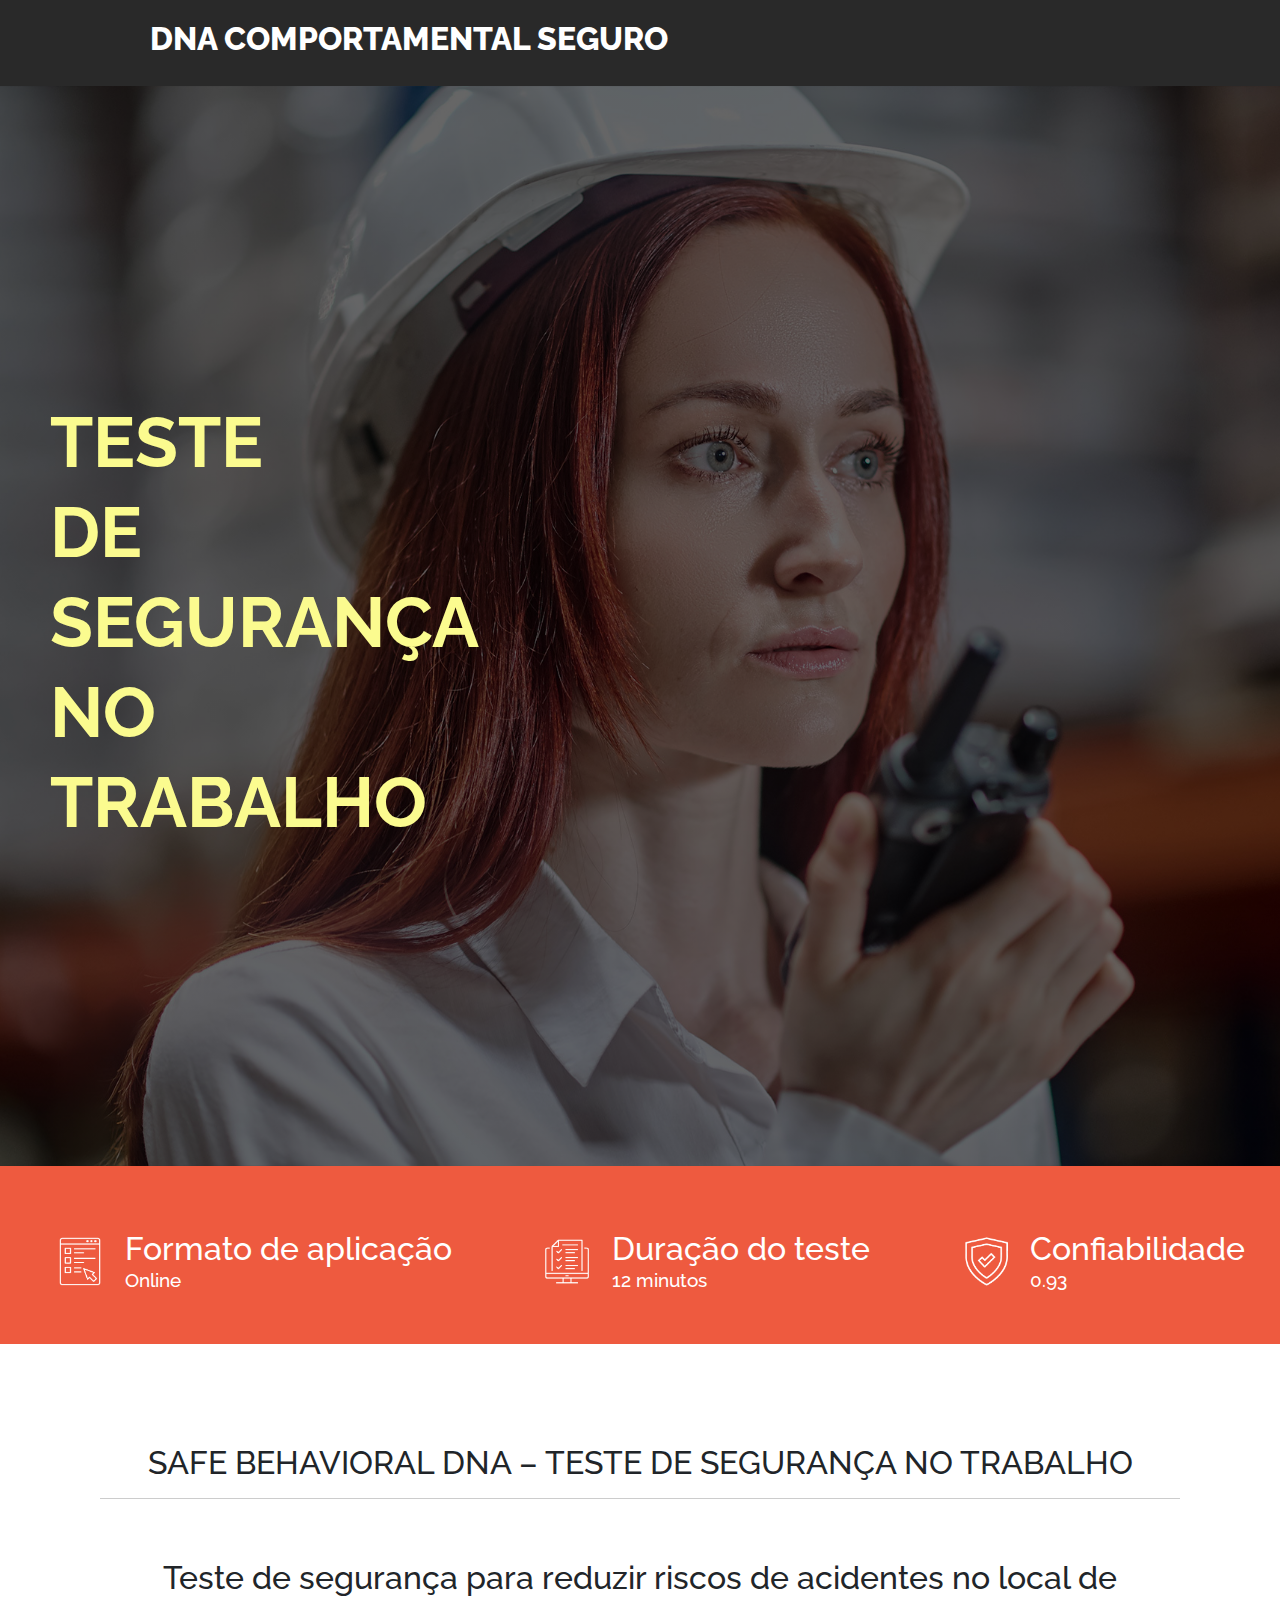
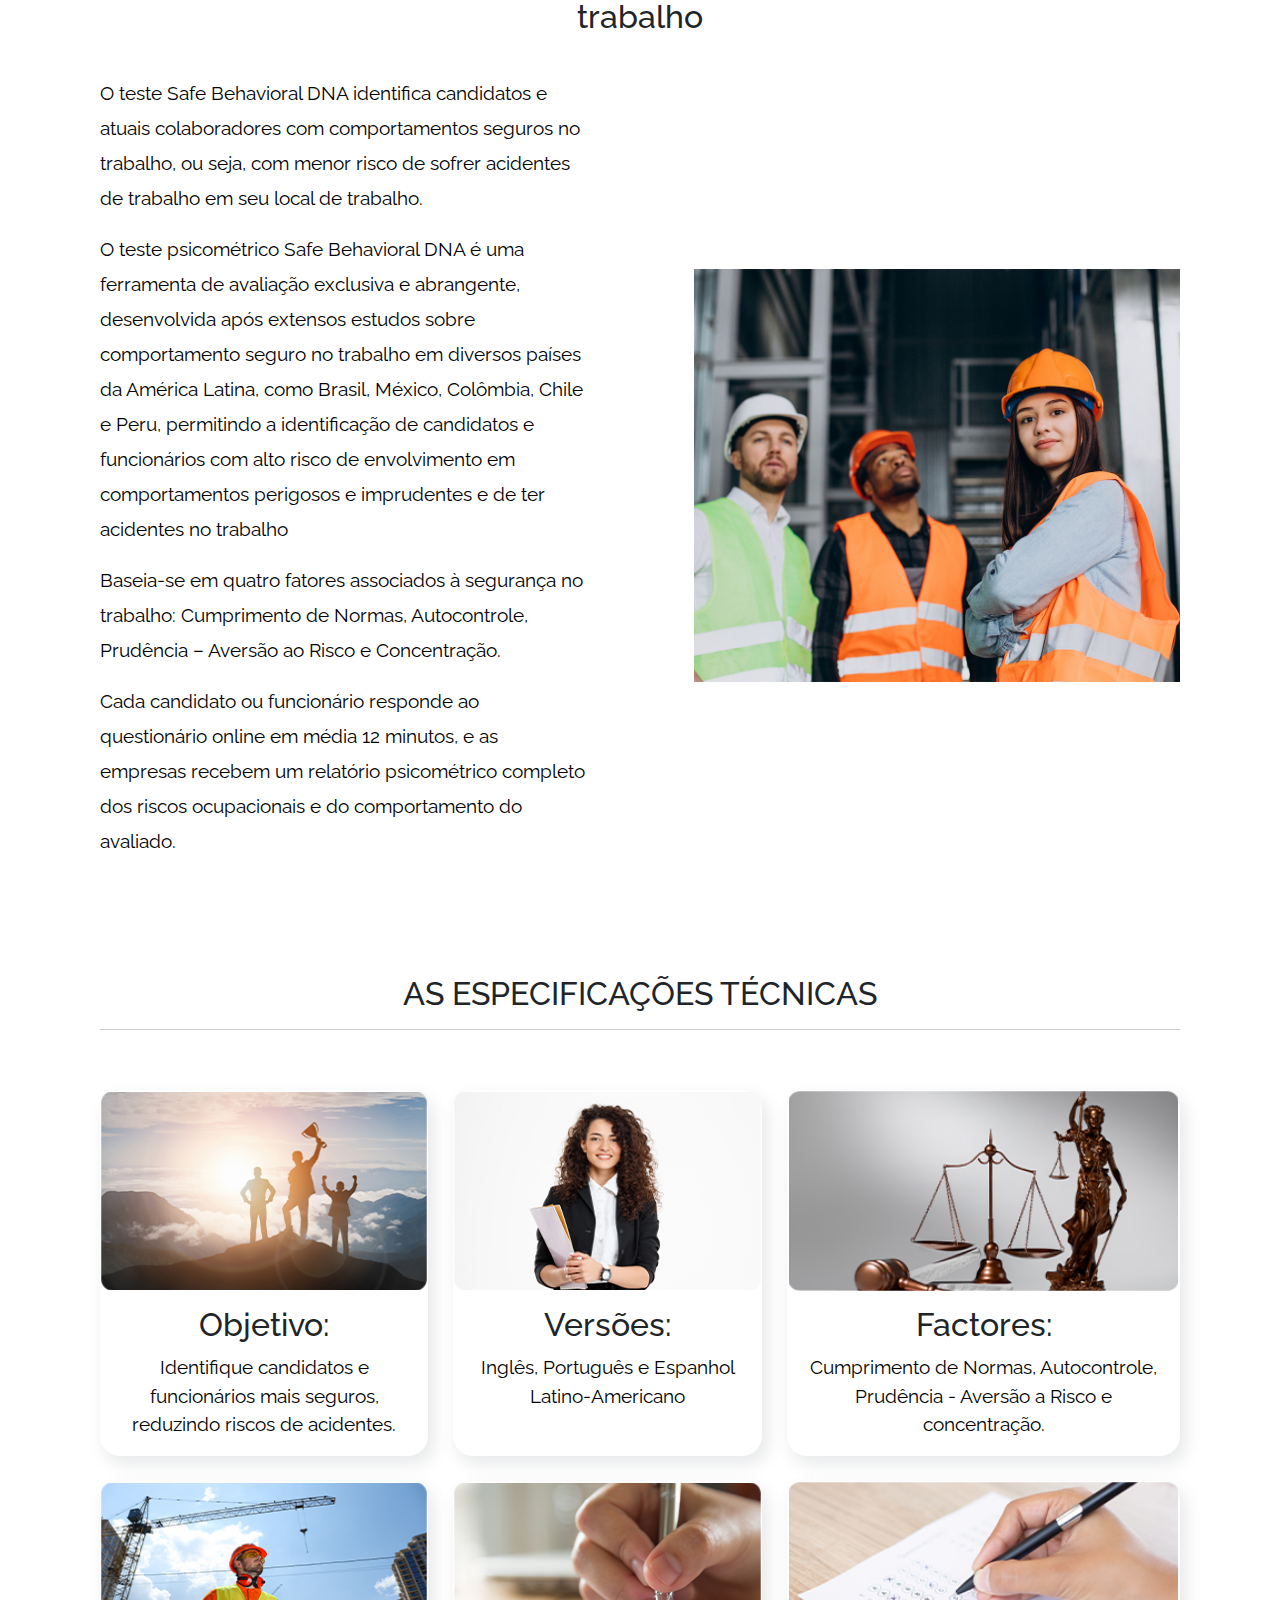
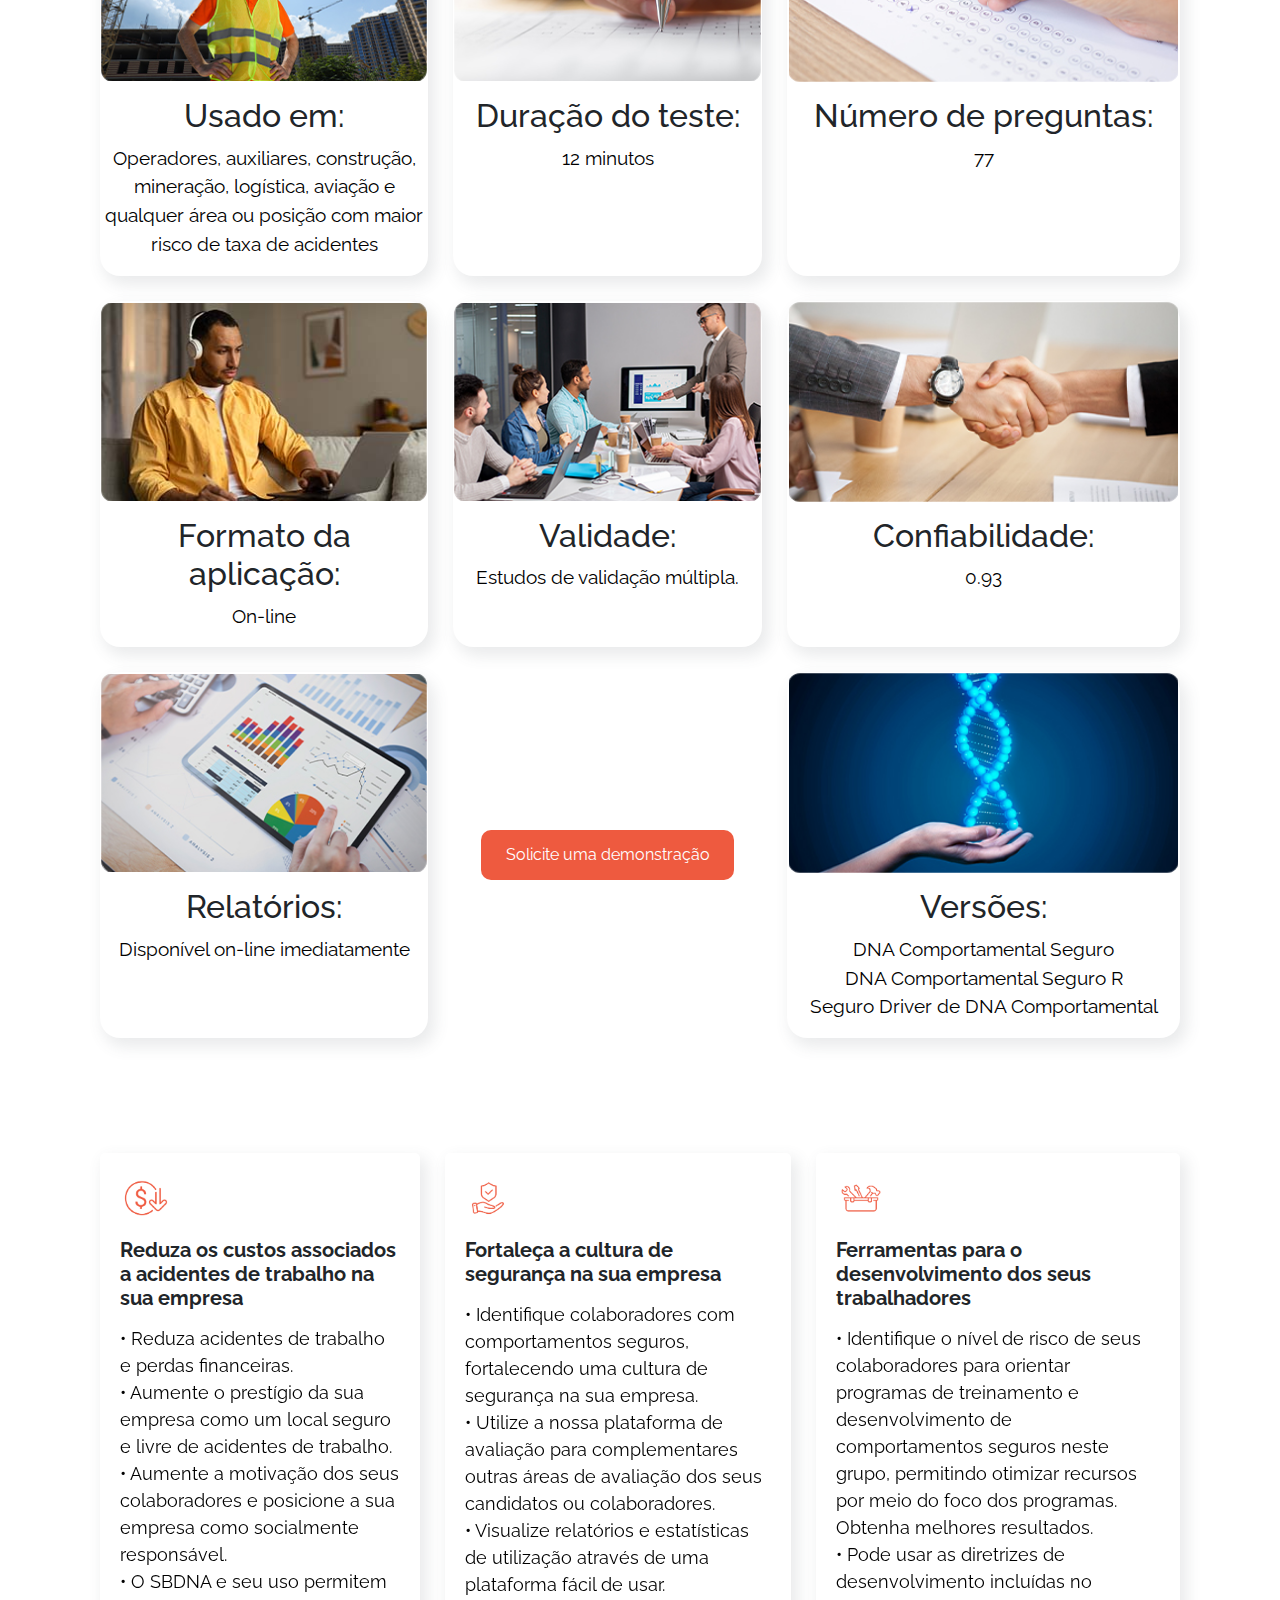
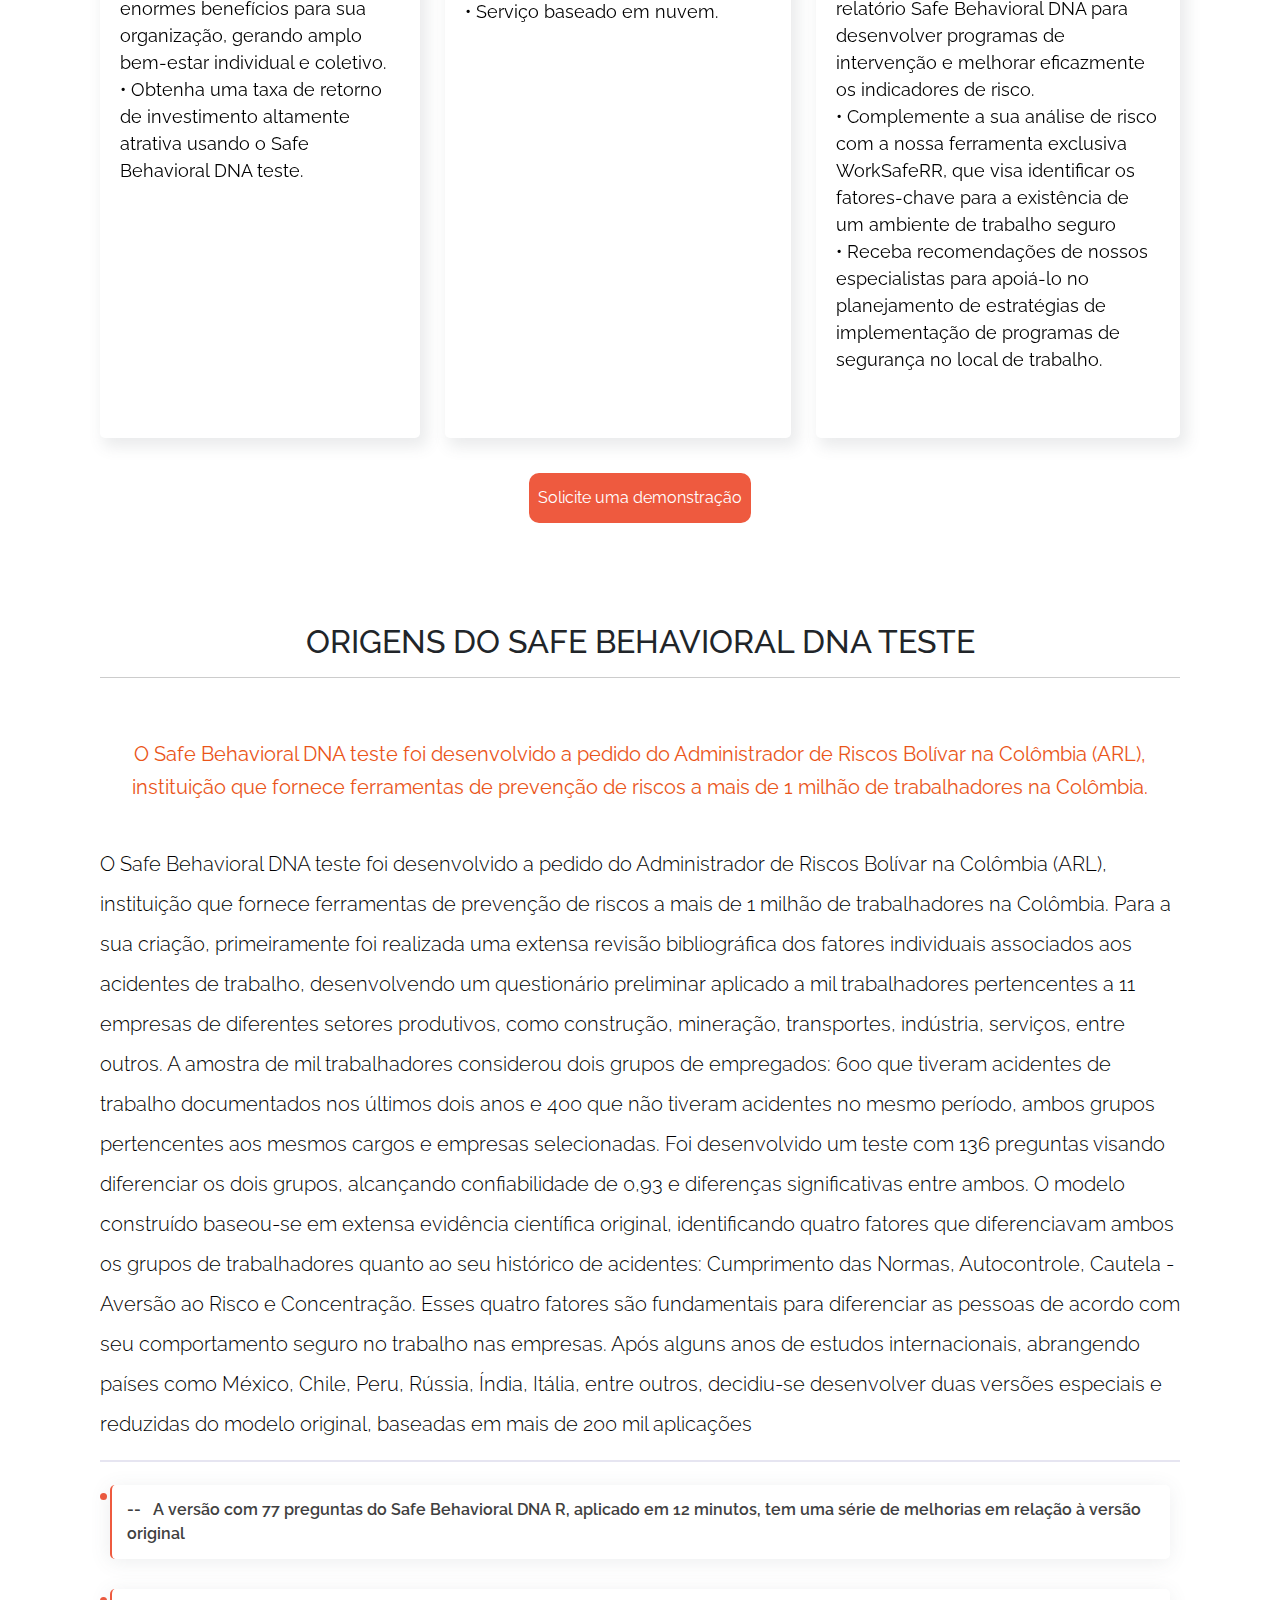
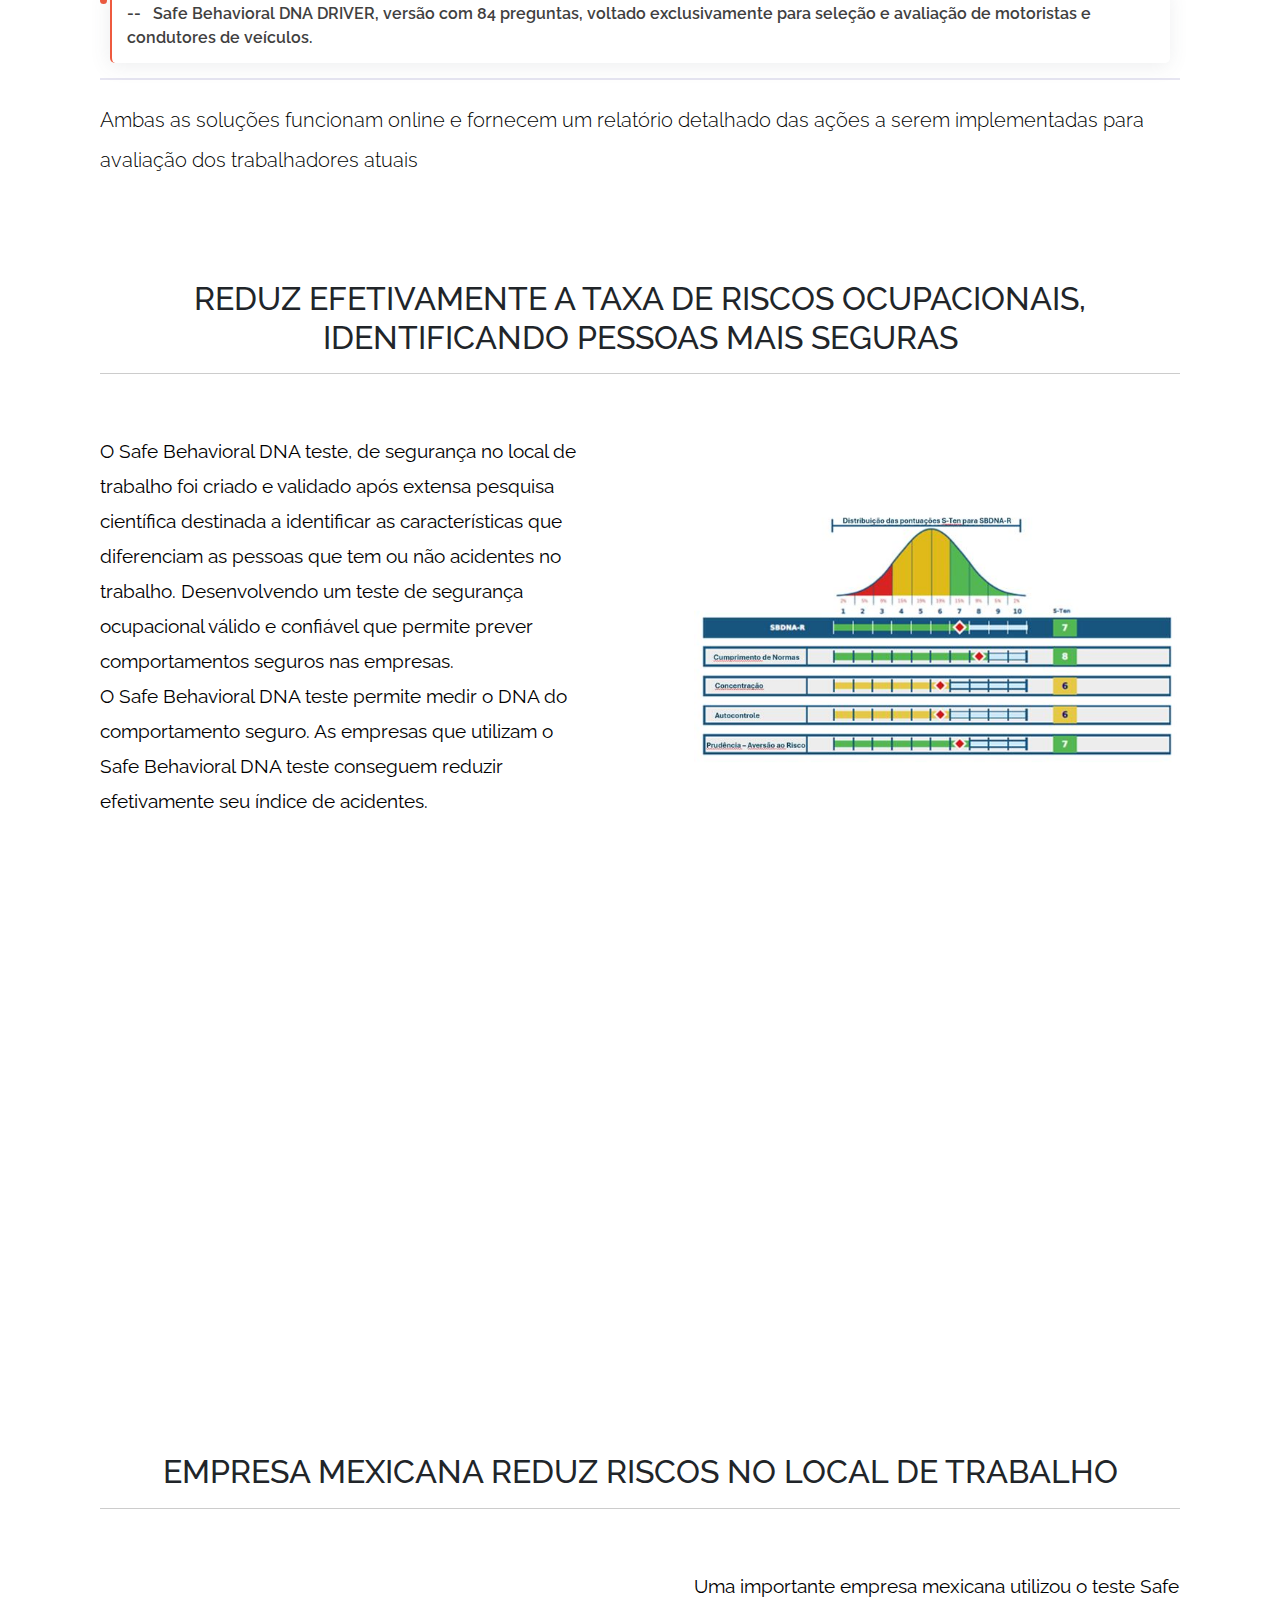
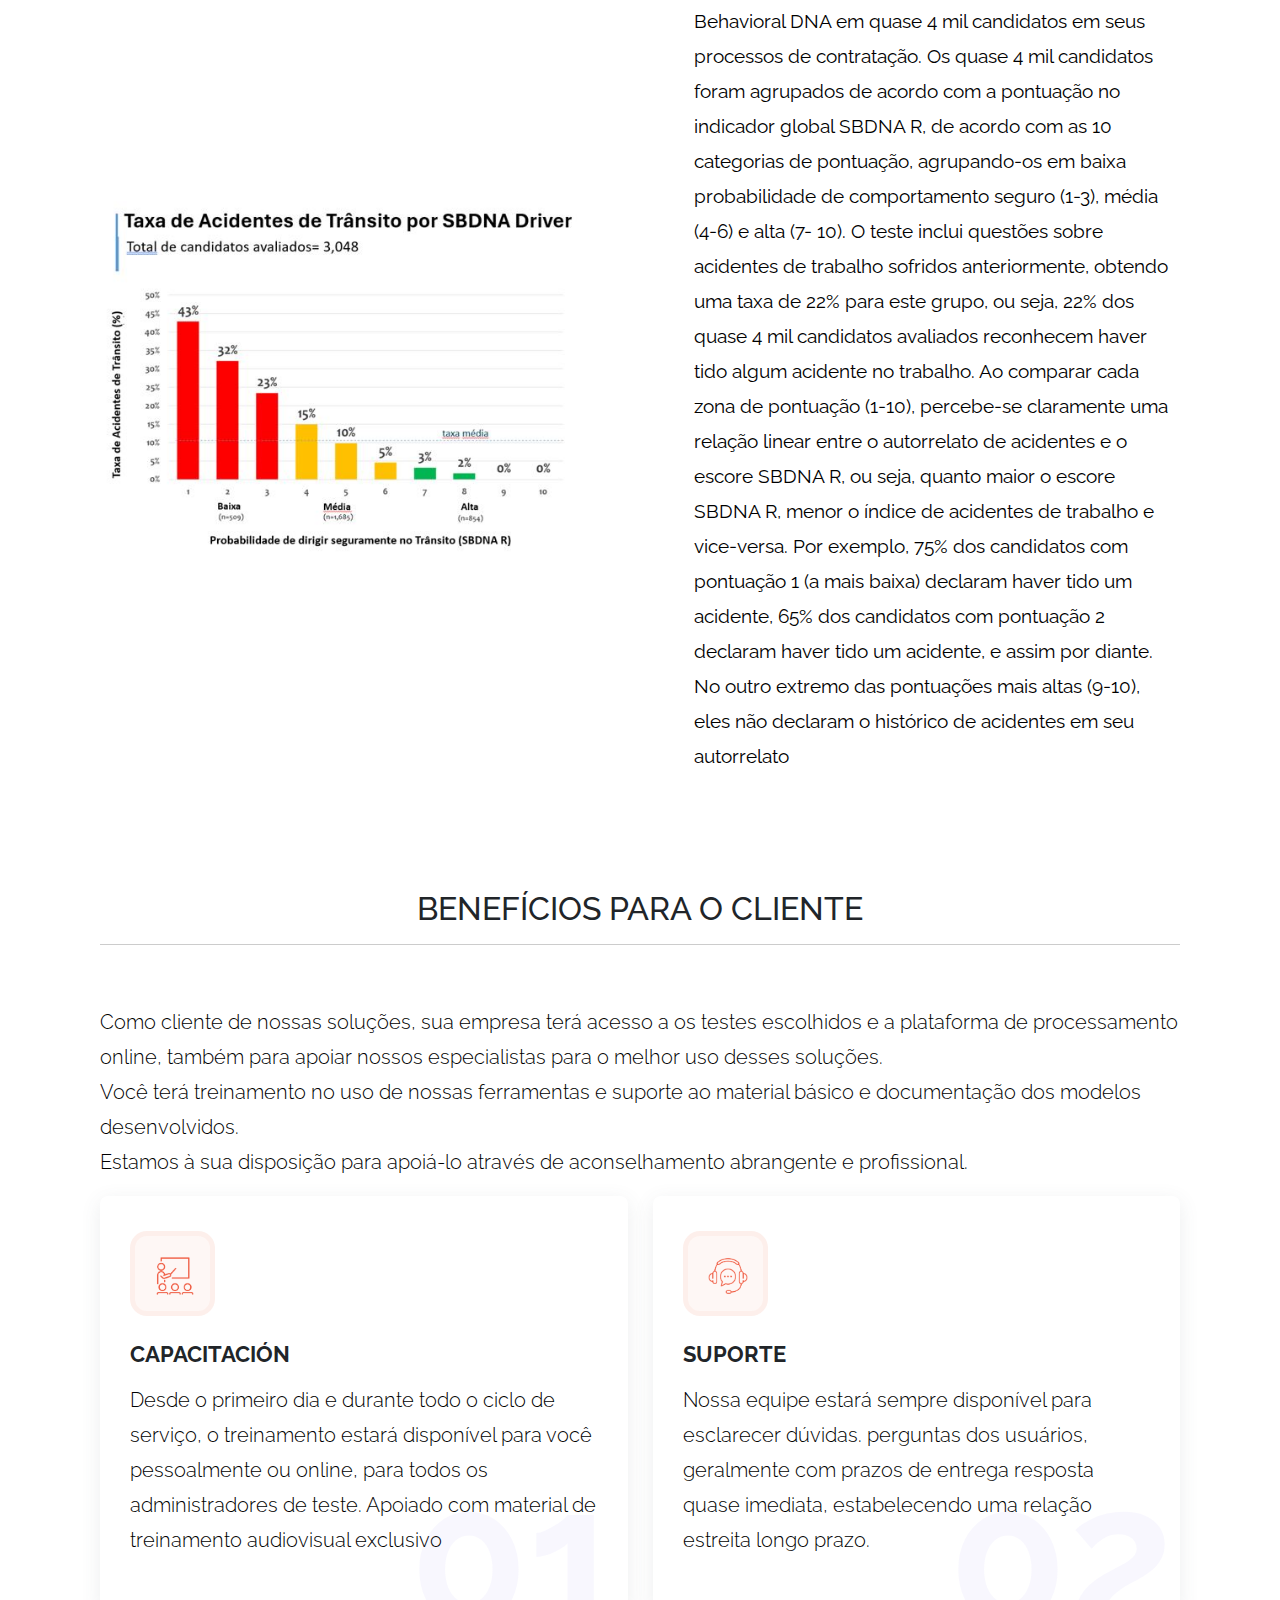
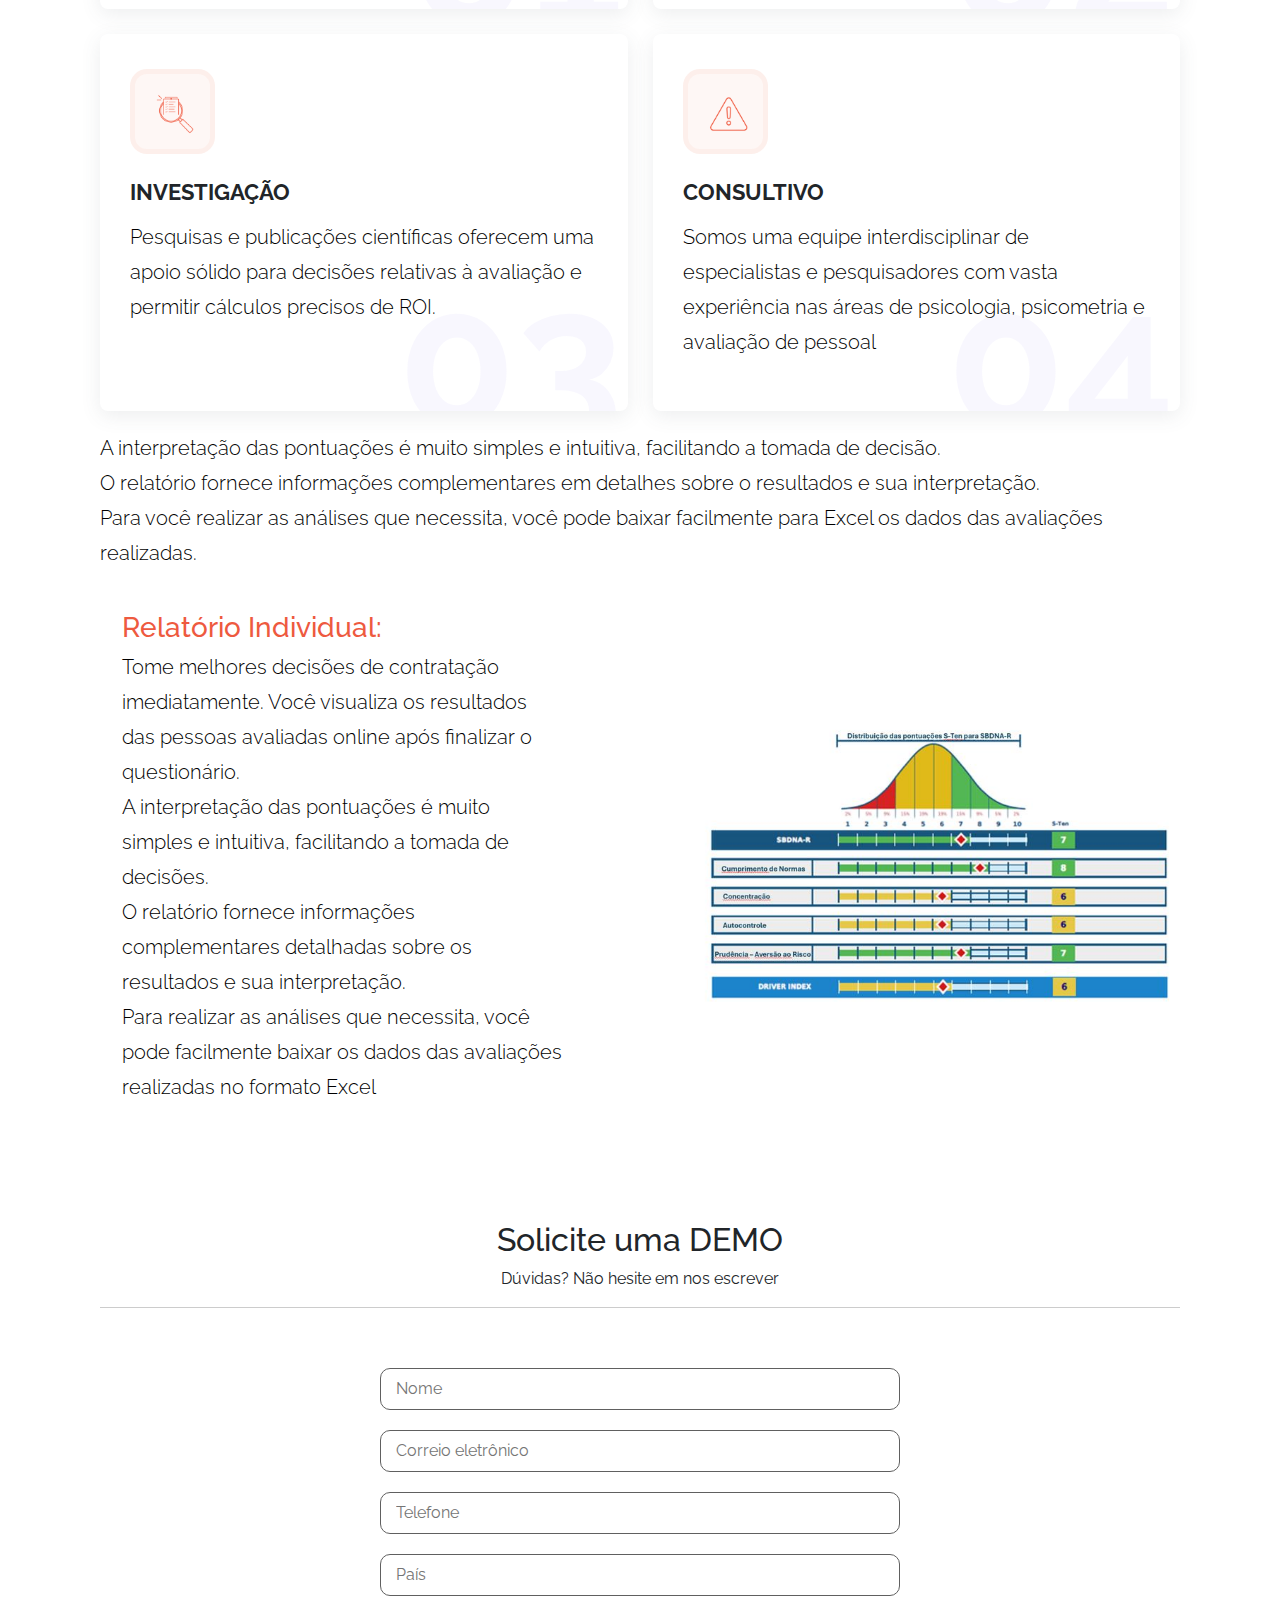
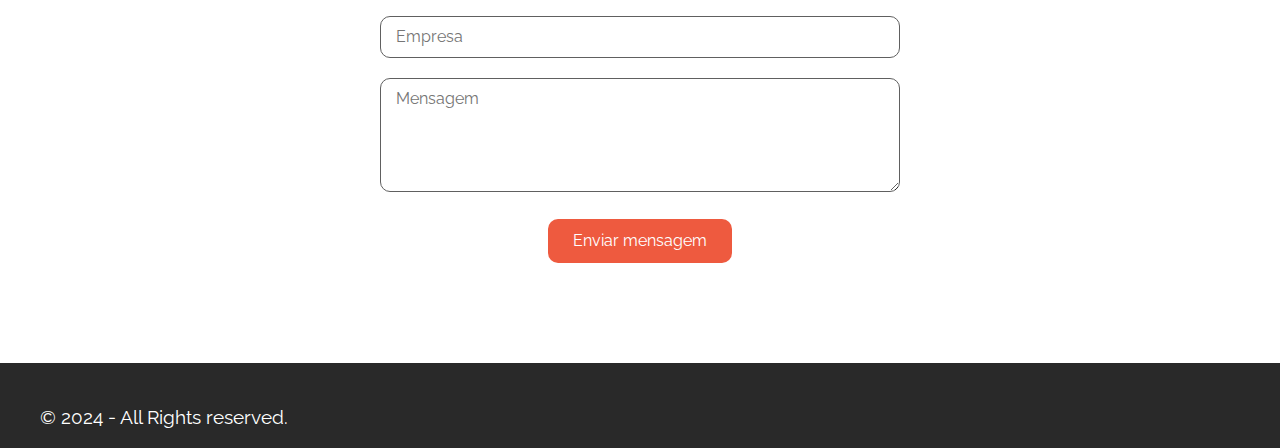
==== commit c4c6f485: "update" ====
--- a/index.html
+++ b/index.html
@@ -41,7 +41,7 @@
         <img src="/assets/application.png" />
         <div data-wow-delay=".1s">
           <h2>Formato de aplicação</h2>
-          <h3>Em linha</h3>
+          <h3>Online</h3>
         </div>
       </div>
 
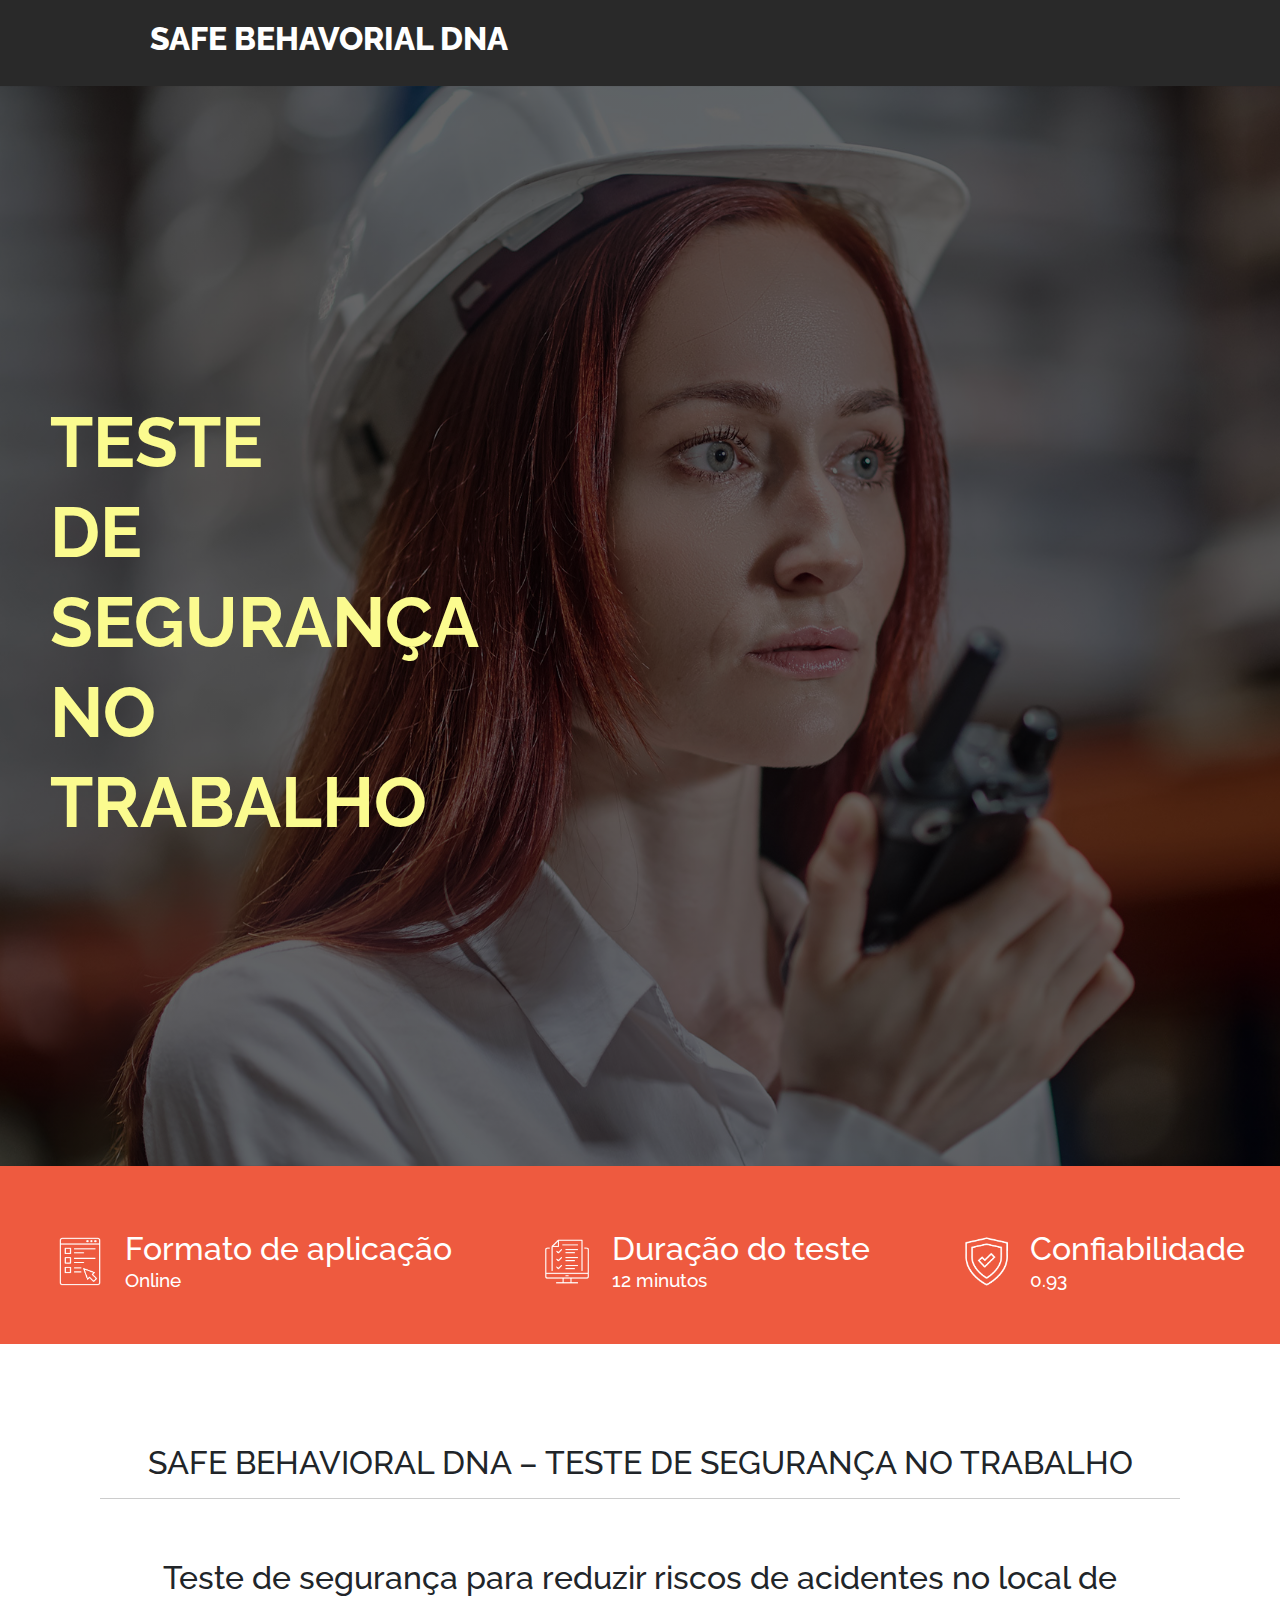
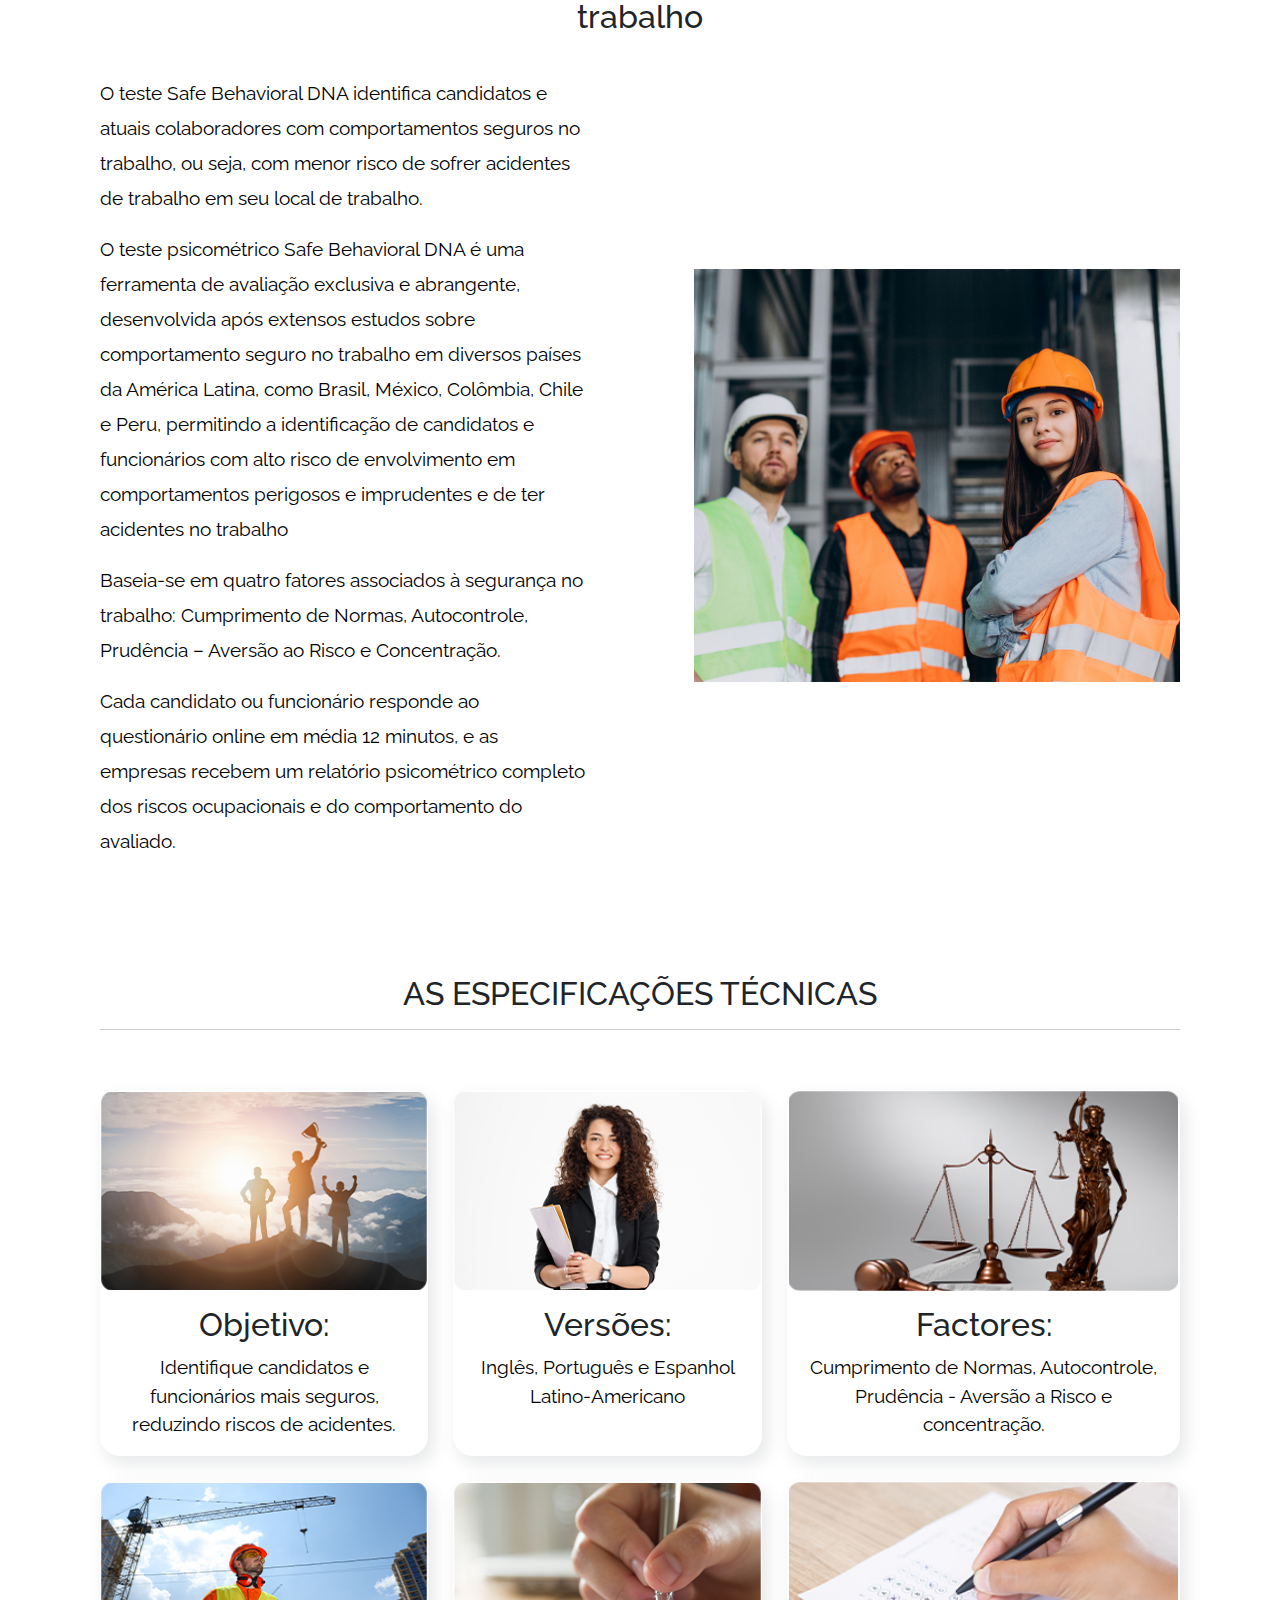
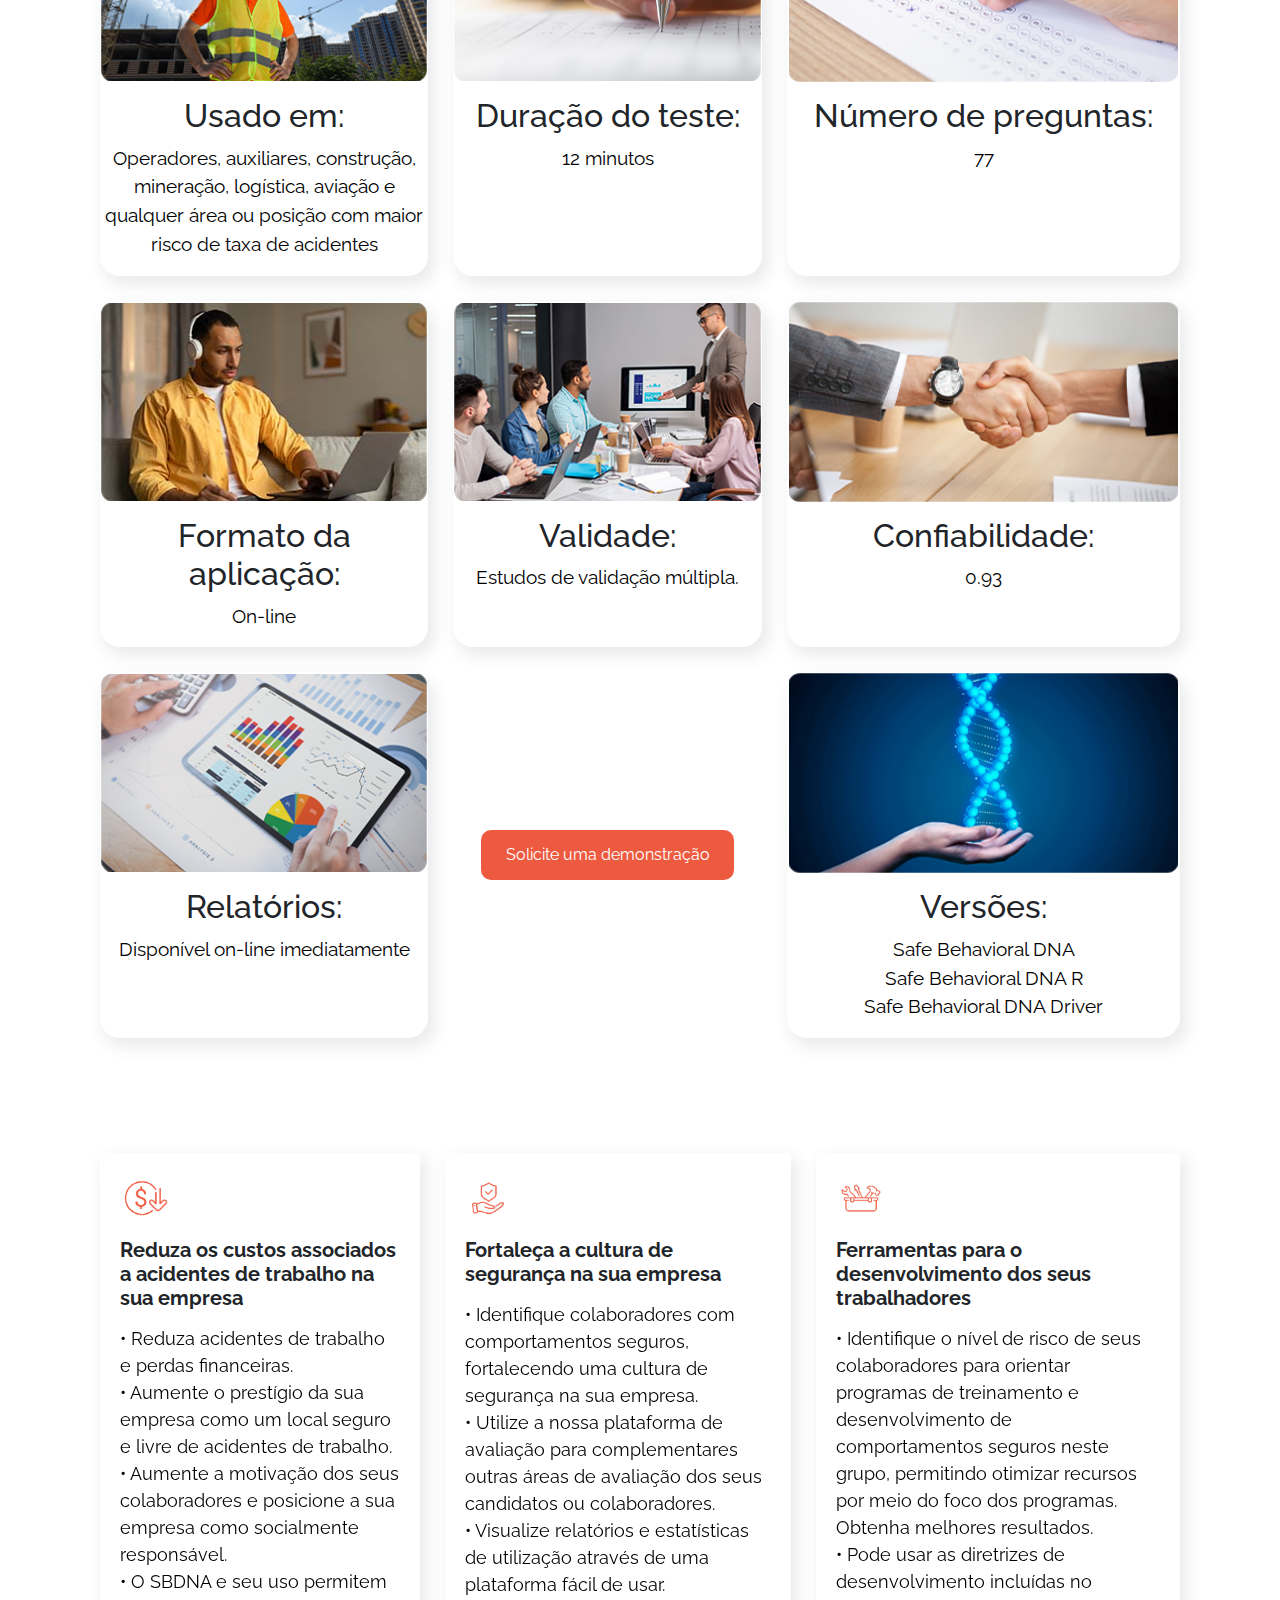
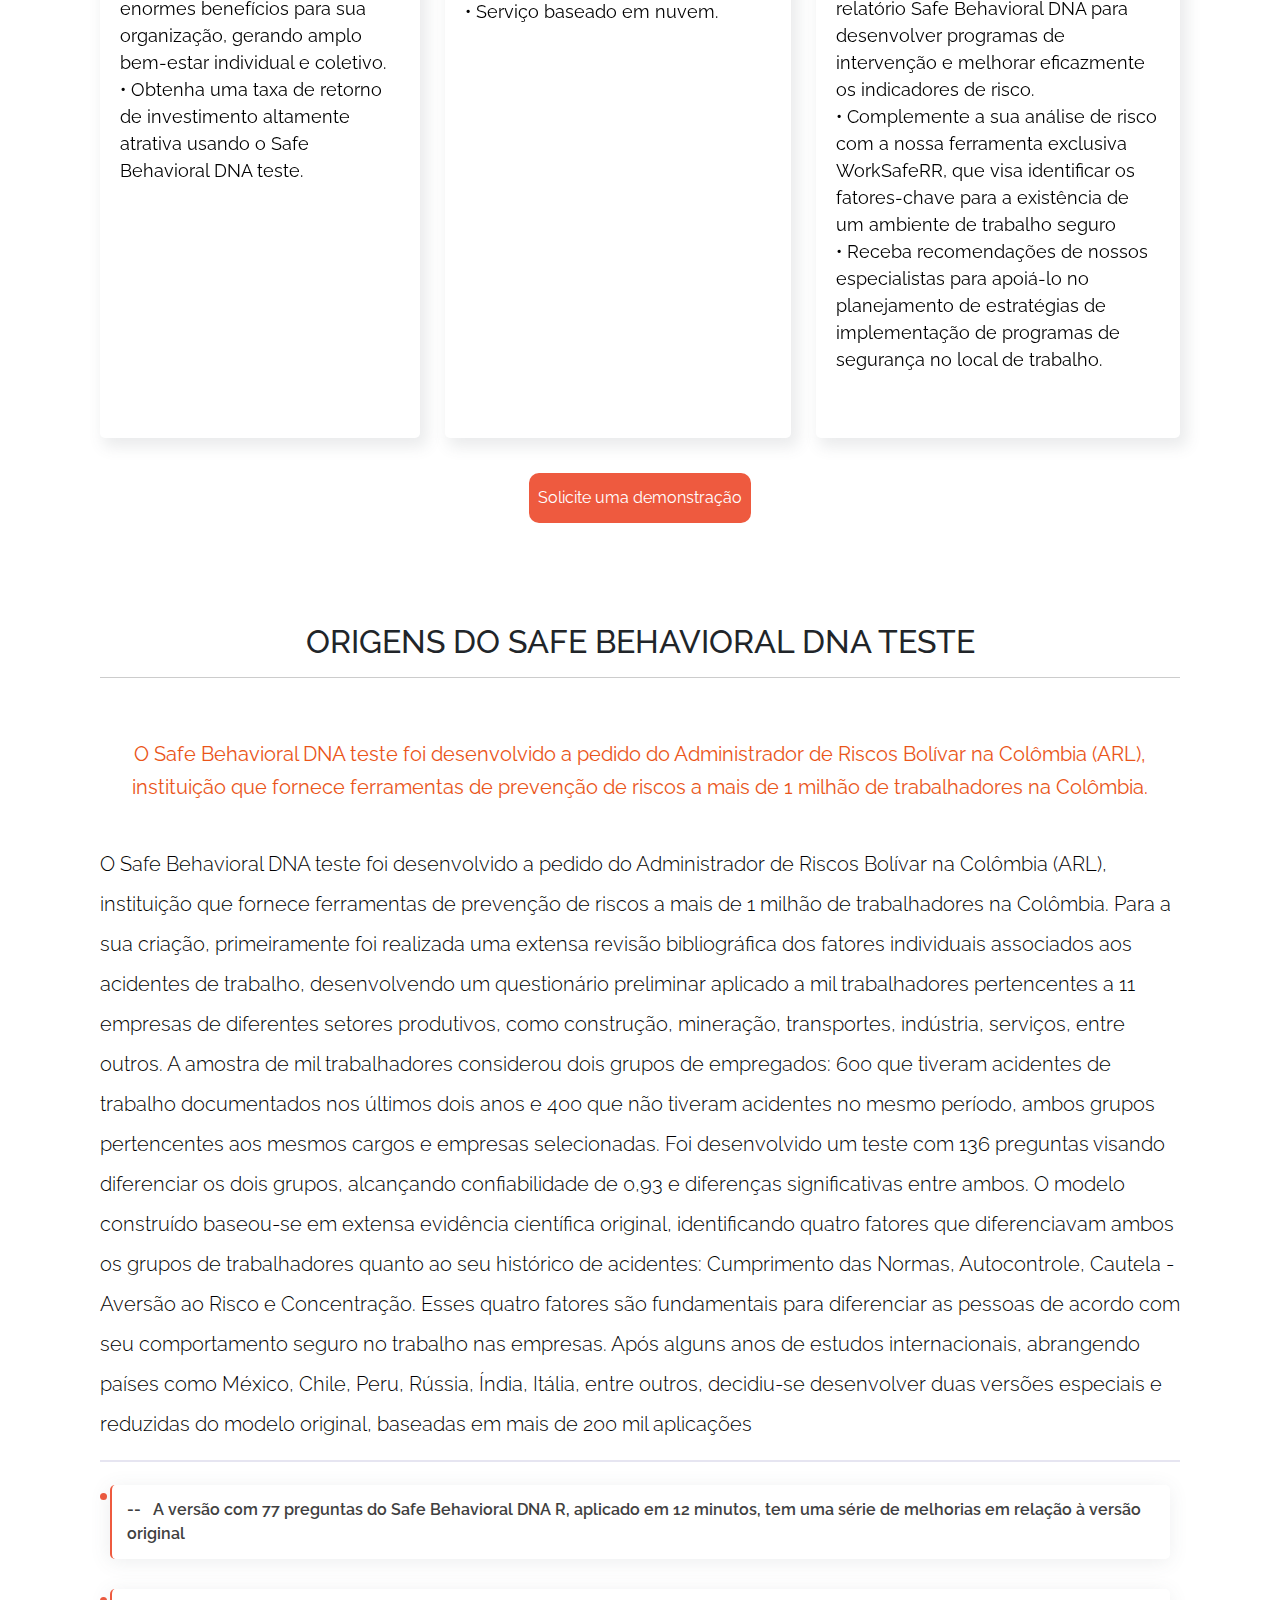
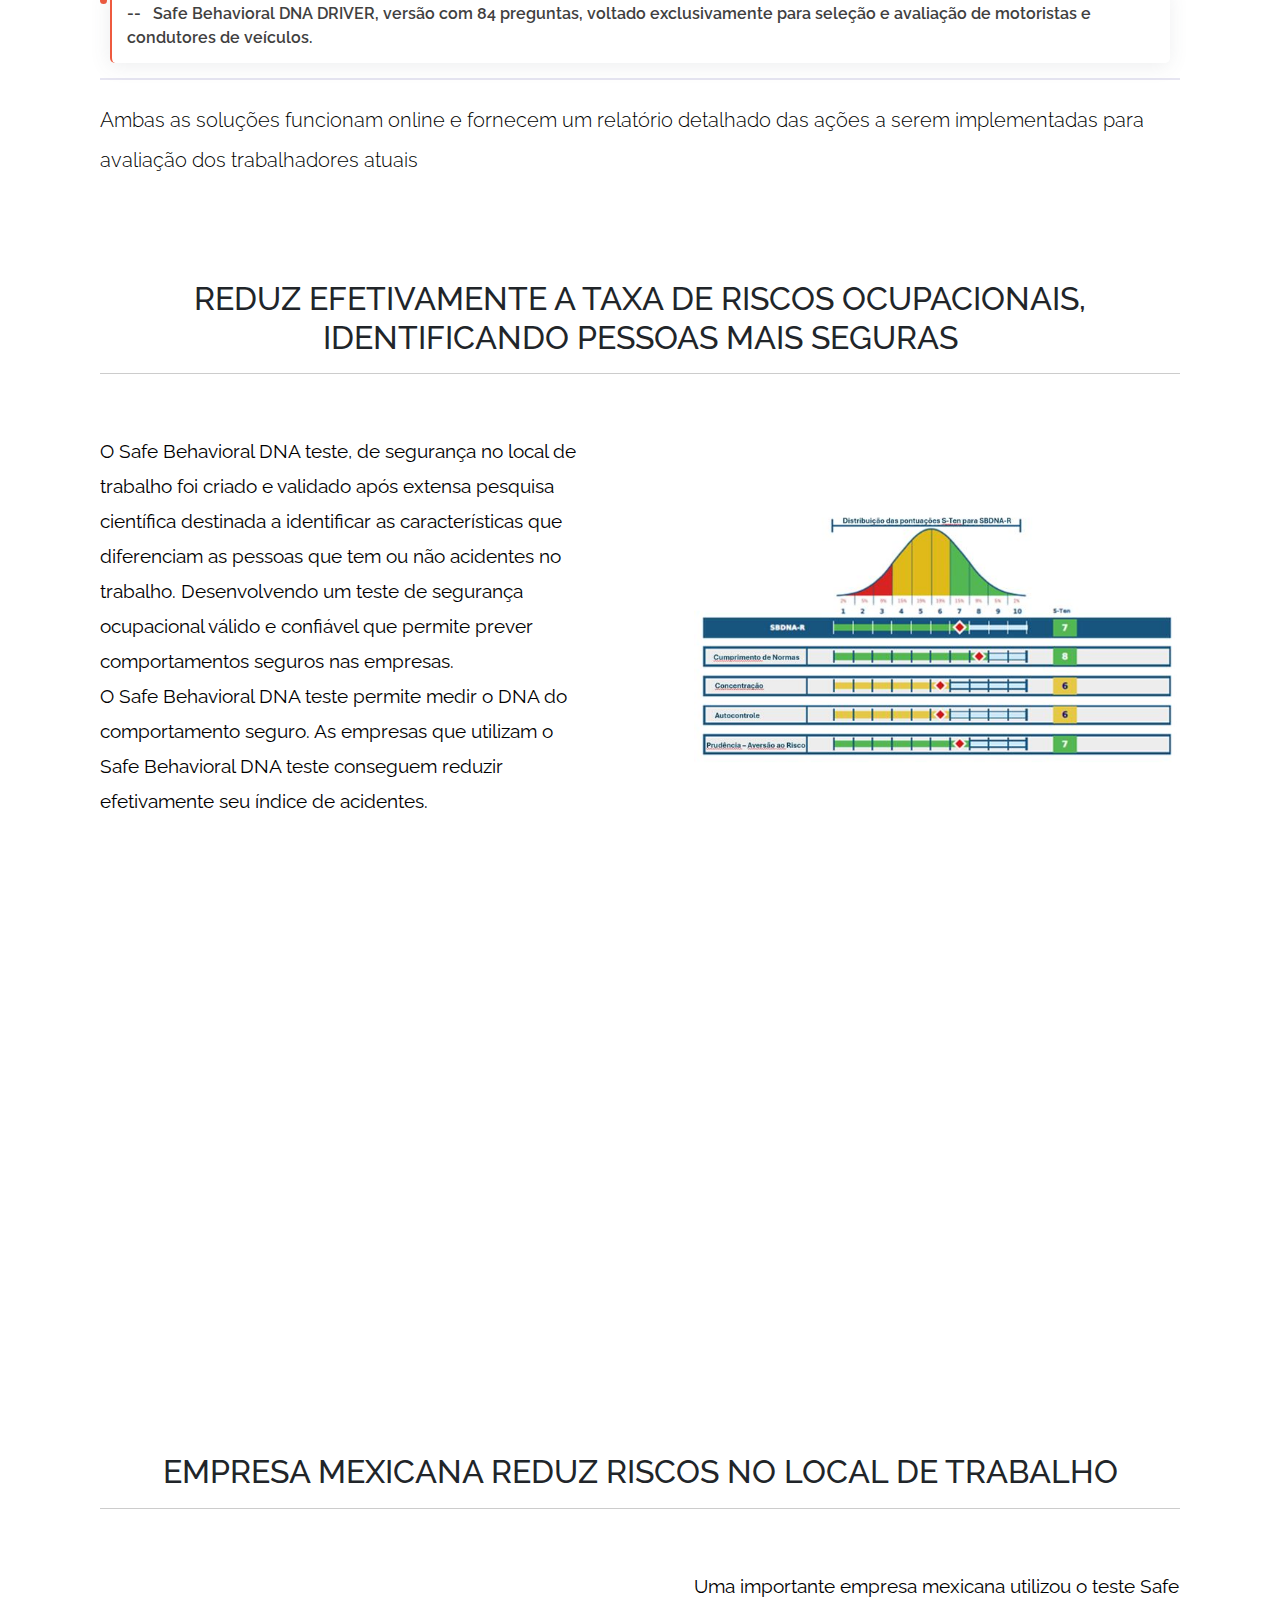
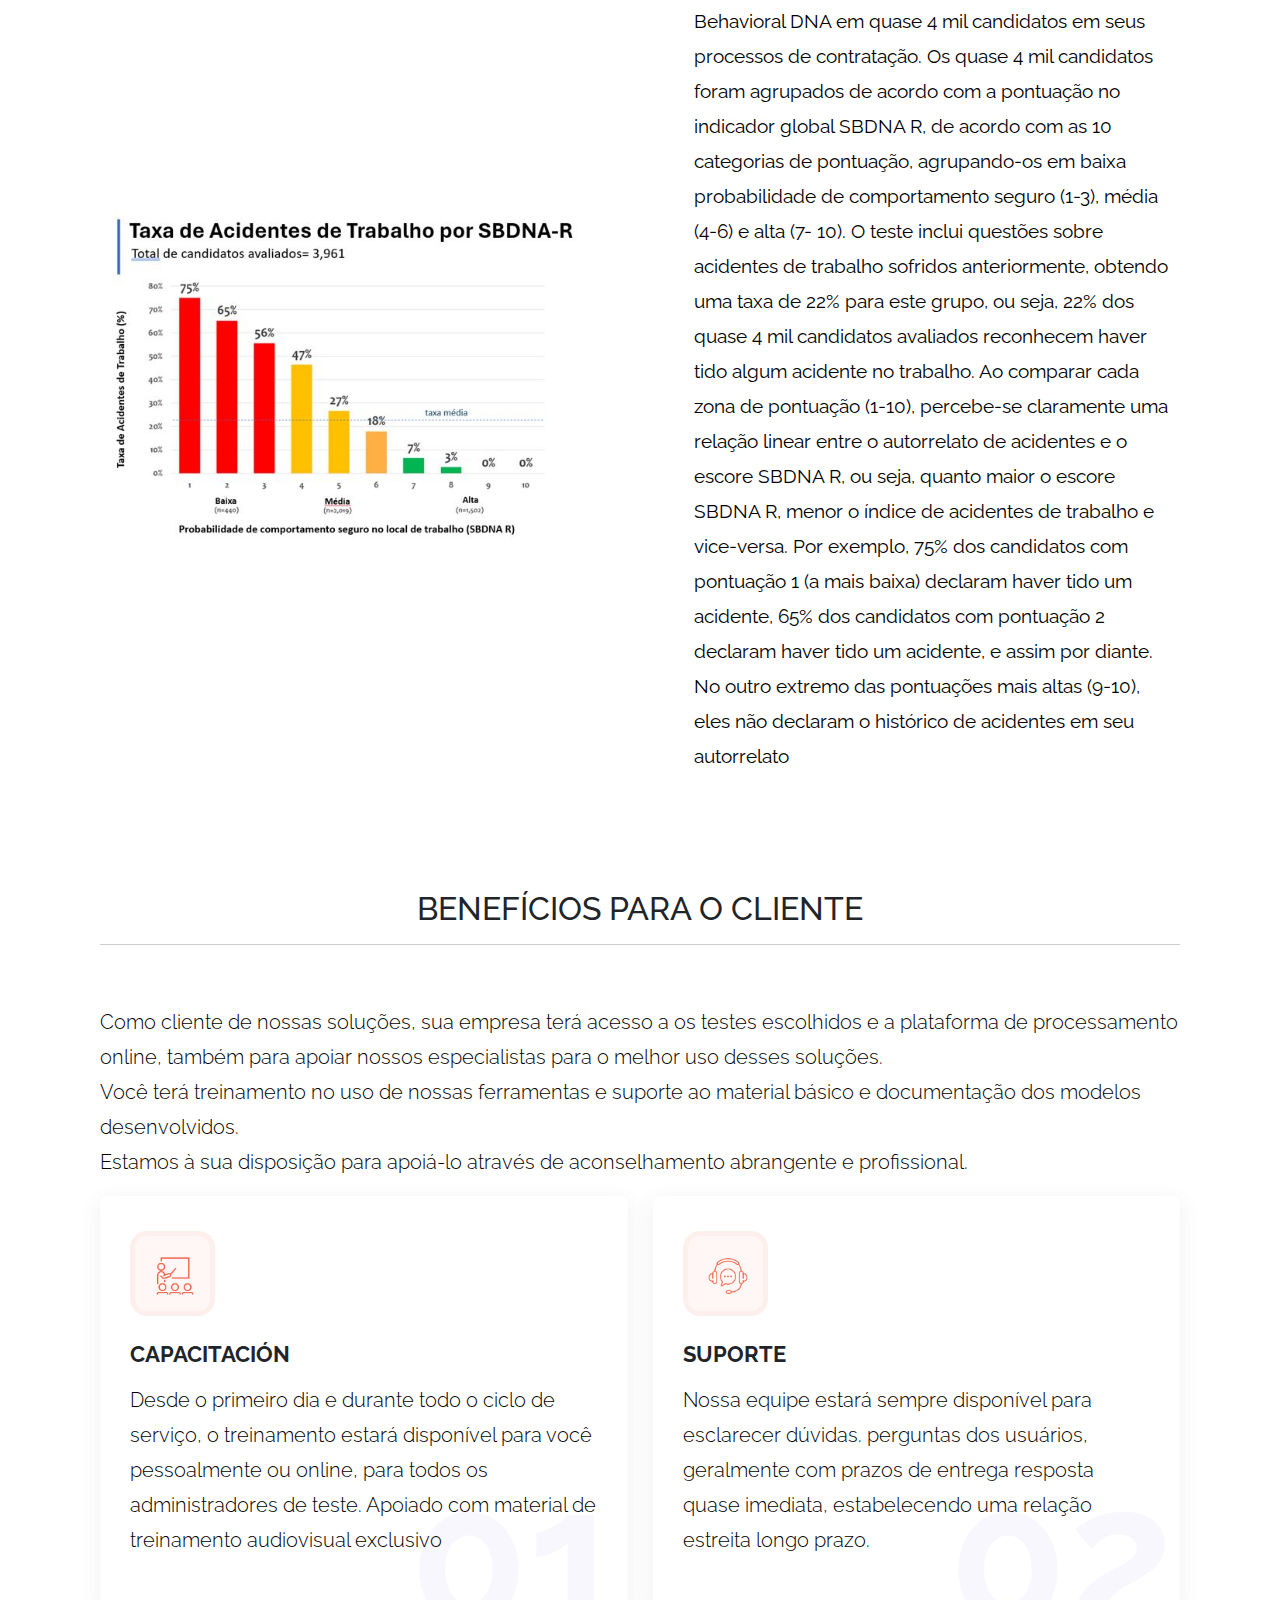
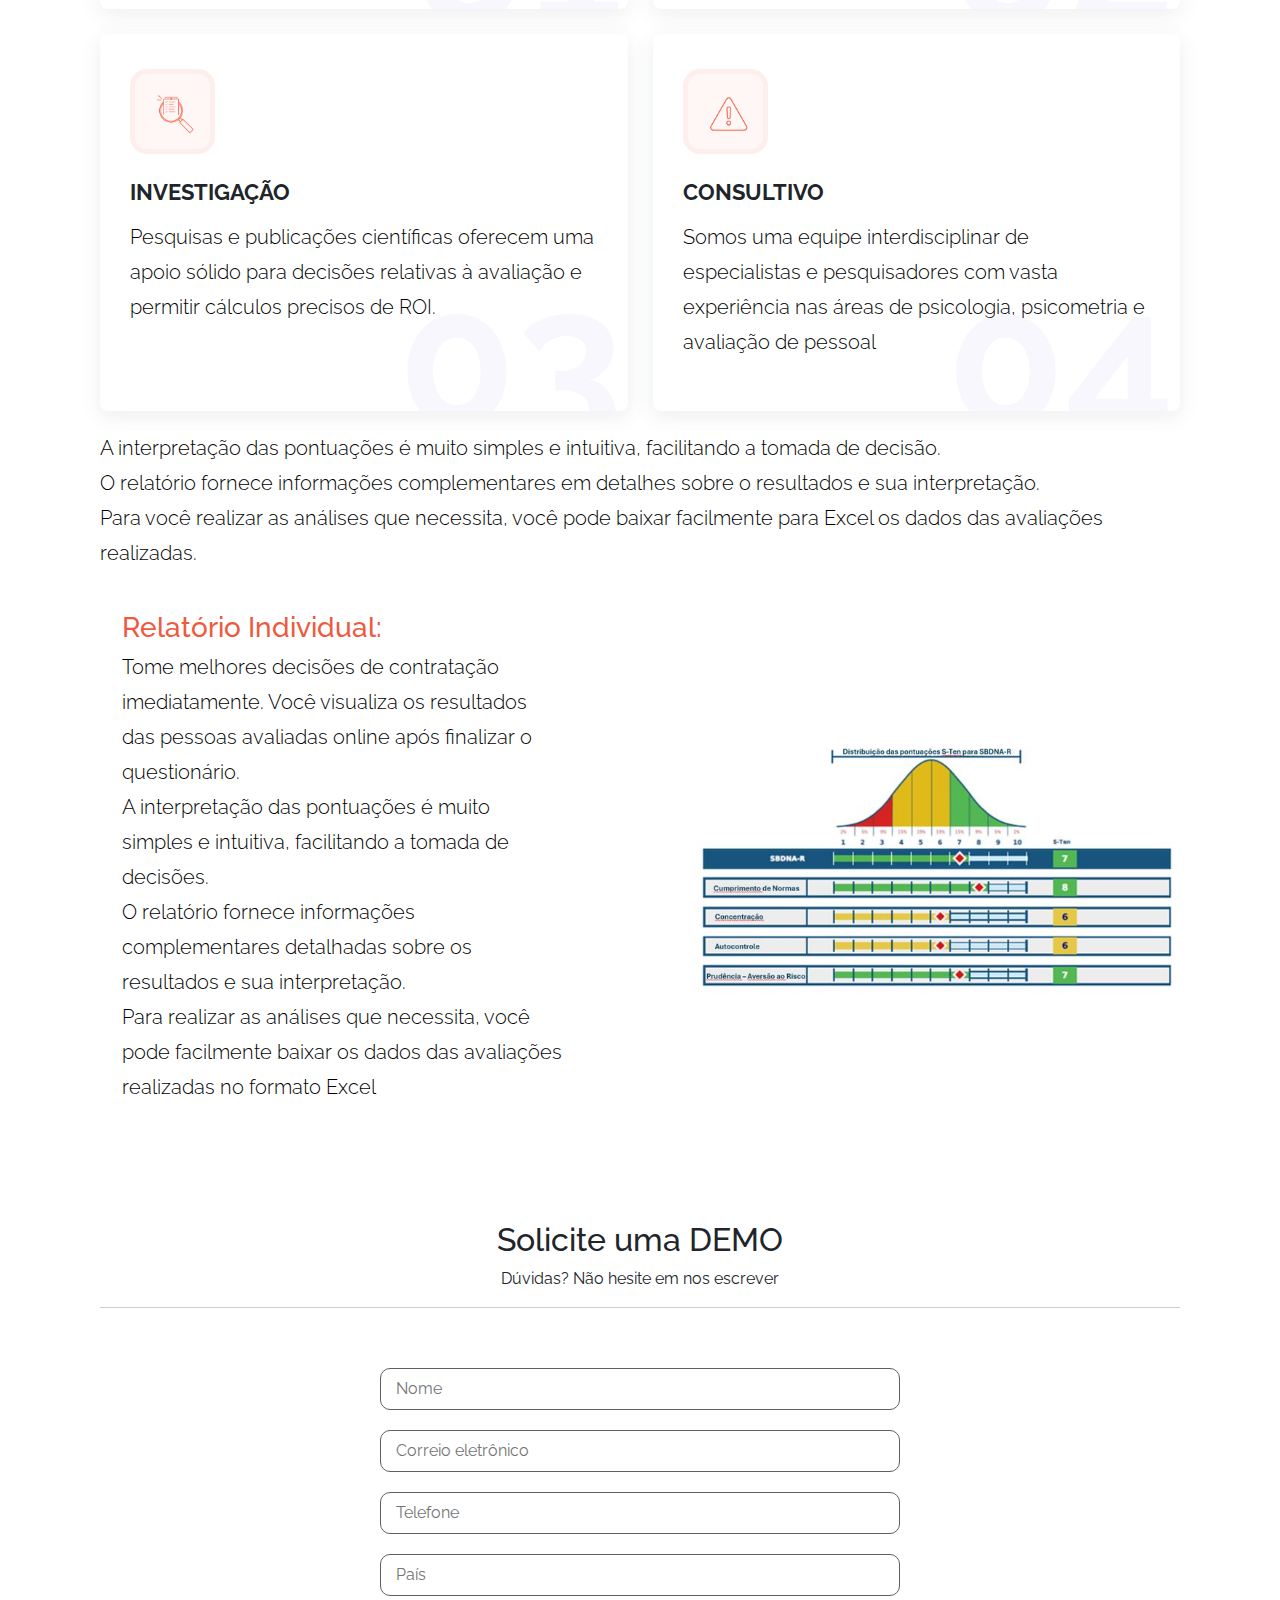
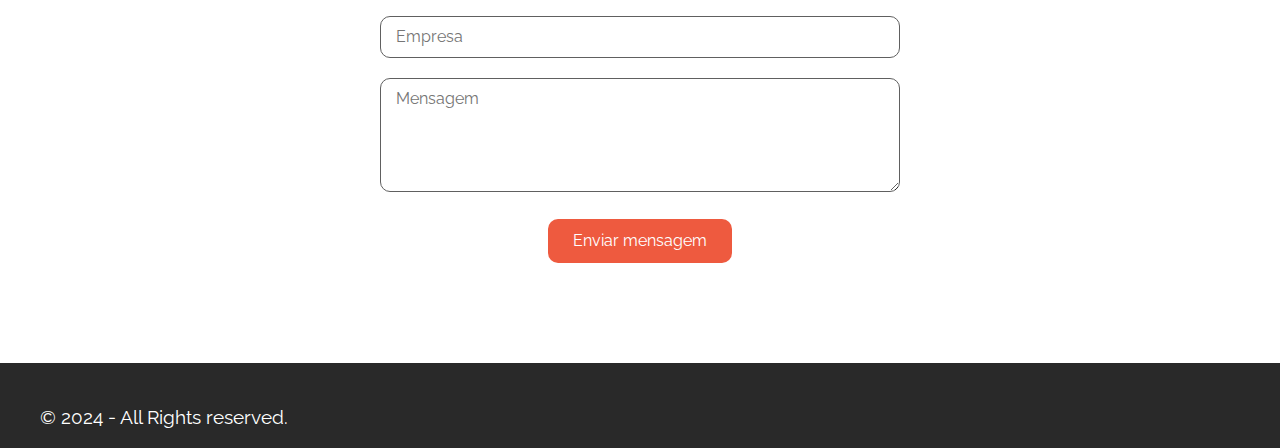
==== commit 4a193b6c: "update" ====
--- a/index.html
+++ b/index.html
@@ -22,7 +22,7 @@
 
 <body>
   <header class="header">
-    <h2>DNA COMPORTAMENTAL SEGURO</h2>
+    <h2>SAFE BEHAVORIAL DNA</h2>
   </header>
 
   <div class="heroSection1">
@@ -229,8 +229,7 @@
             <div class="cardcontent">
               <h2 class=".h2">Versões:</h2>
               <p>
-                DNA Comportamental Seguro <br />DNA Comportamental Seguro R<br />Seguro
-                Driver de DNA Comportamental
+                Safe Behavioral DNA<br>Safe Behavioral DNA R <br> Safe Behavioral DNA Driver
               </p>
             </div>
           </div>
@@ -524,7 +523,8 @@
             <div class="workprocess-info">
               <h3>CONSULTIVO</h3>
               <p>
-                Somos uma equipe interdisciplinar de especialistas e pesquisadores com vasta experiência nas áreas de psicologia, psicometria e avaliação de pessoal
+                Somos uma equipe interdisciplinar de especialistas e pesquisadores com vasta experiência nas áreas de
+                psicologia, psicometria e avaliação de pessoal
               </p>
             </div>
             <div class="workprocess-number-bg"><span>04</span></div>
@@ -552,8 +552,7 @@
               das avaliações realizadas no formato Excel
             </p>
           </div>
-          <img src="./assets/Relatório.JPG"
-            alt="" style="object-fit: contain" class="imgCont2in1" />
+          <img src="./assets/Capture.jpg" alt="" style="object-fit: contain" class="imgCont2in1" />
         </div>
       </div>
     </section>
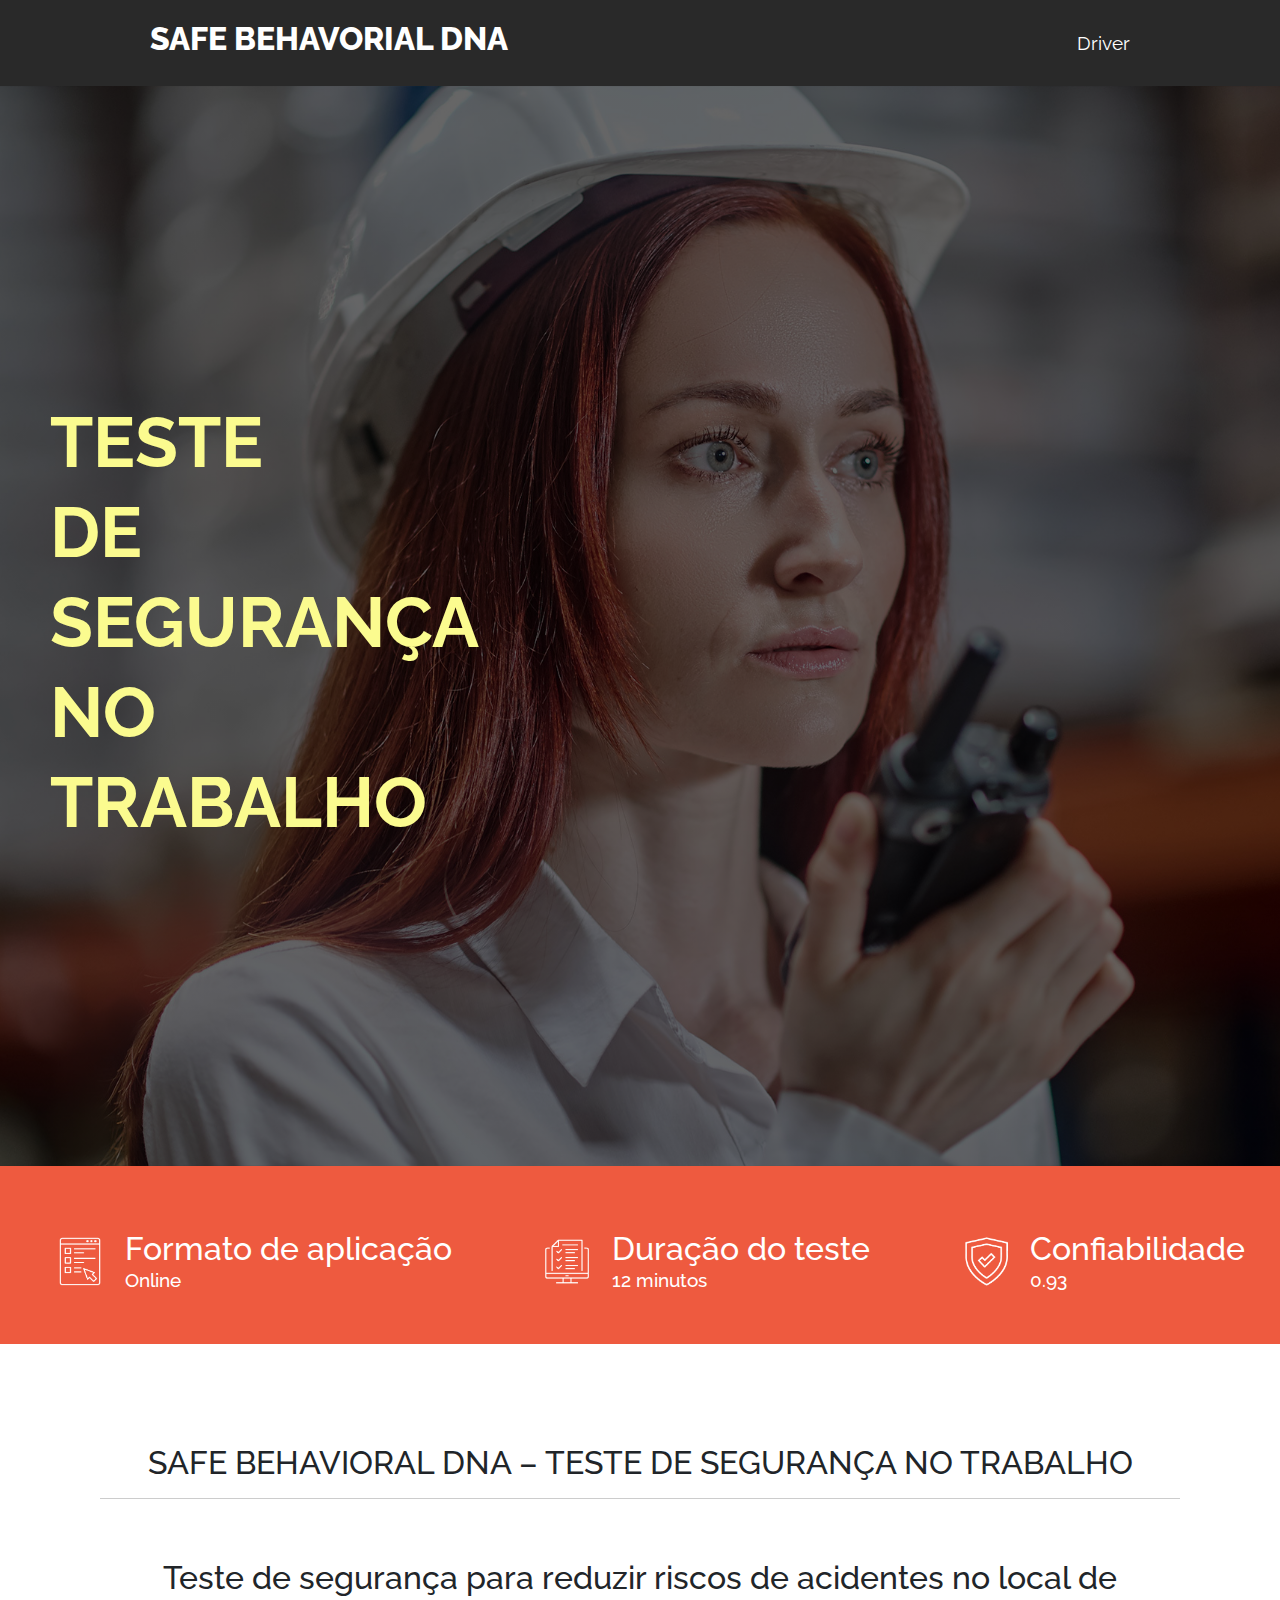
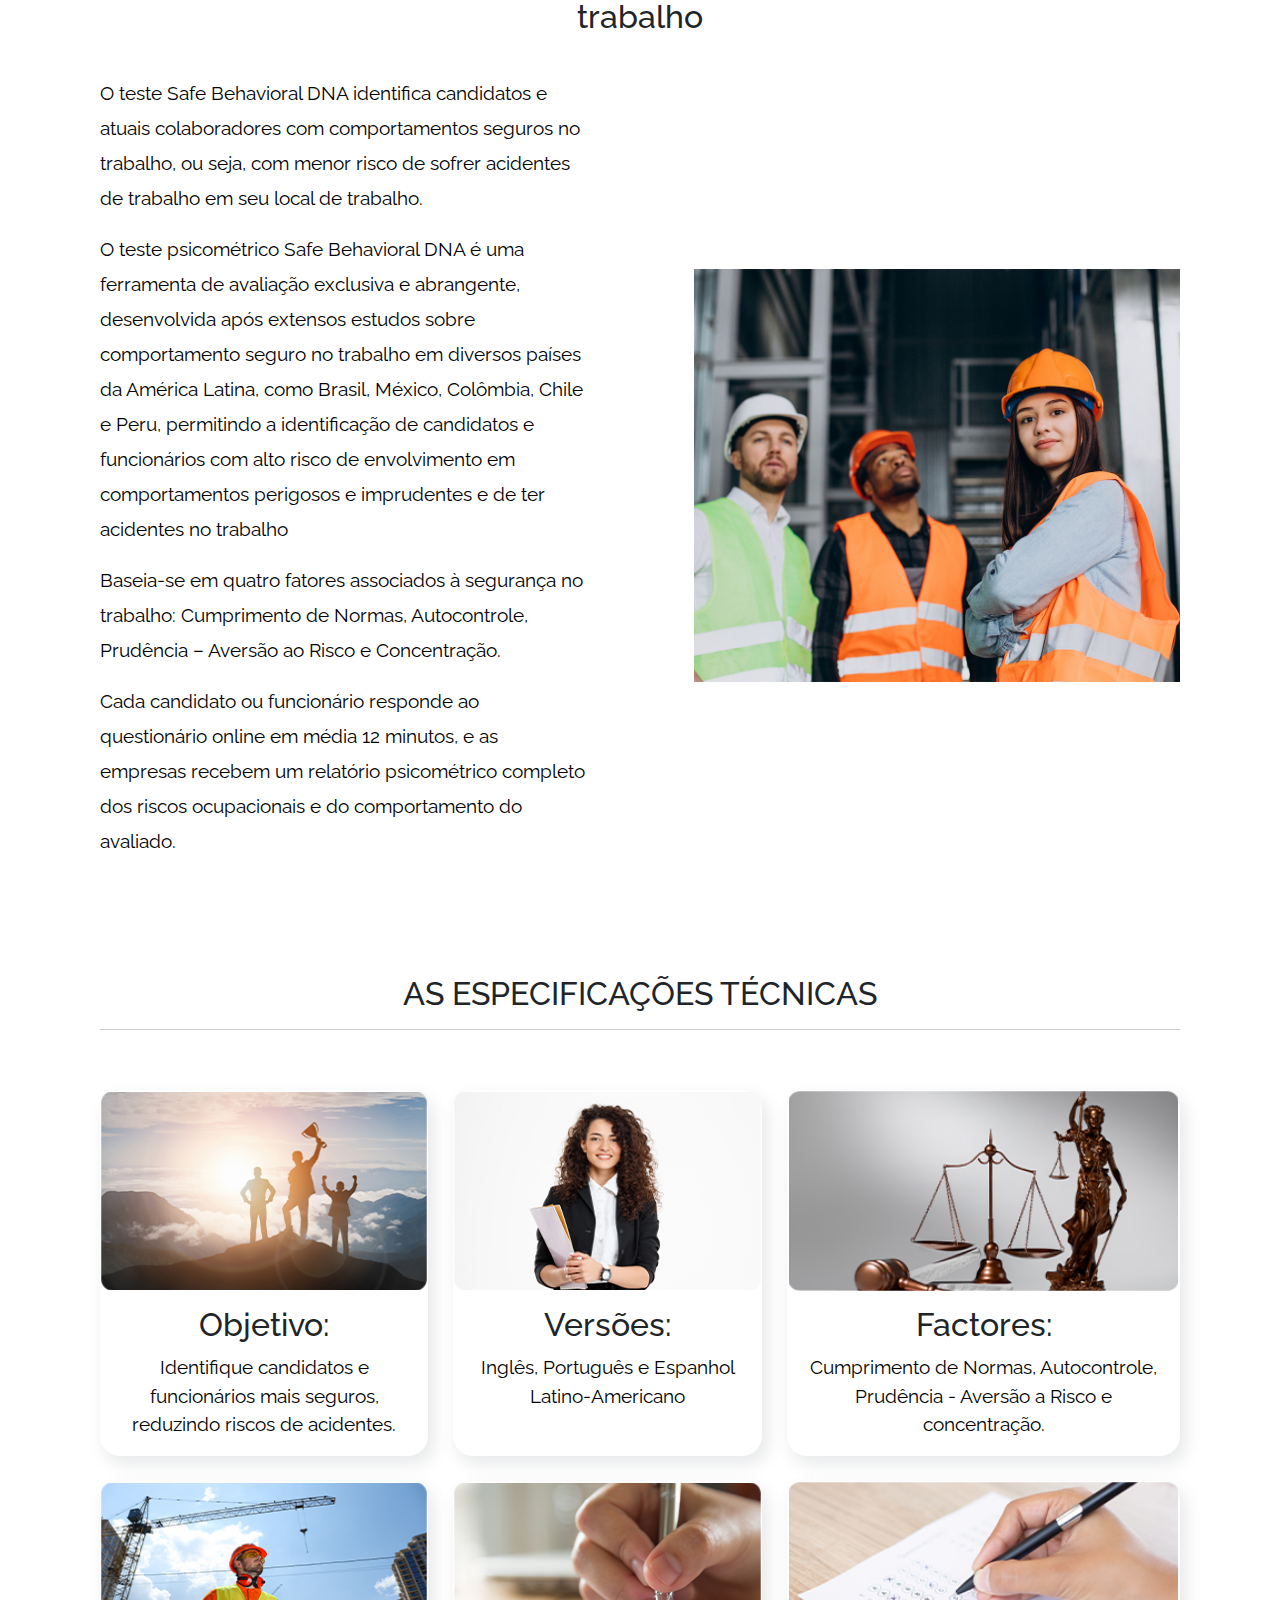
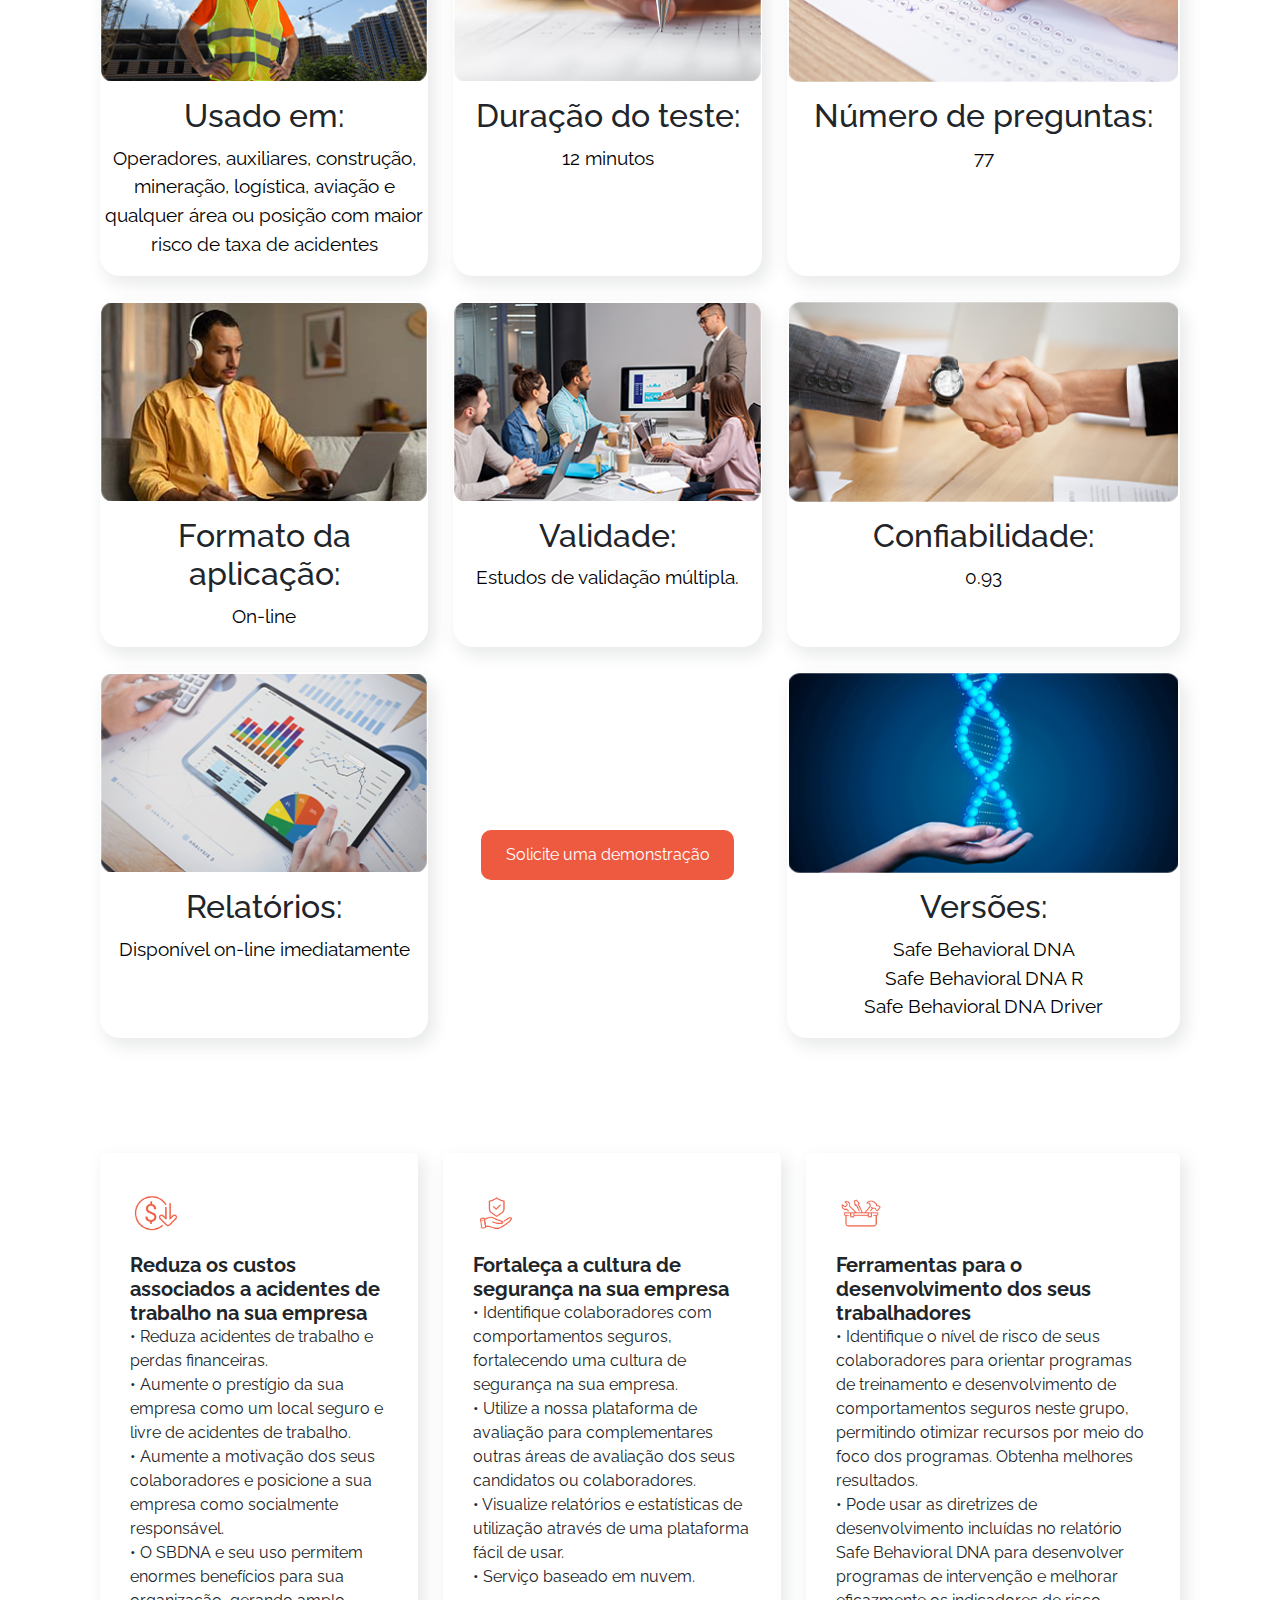
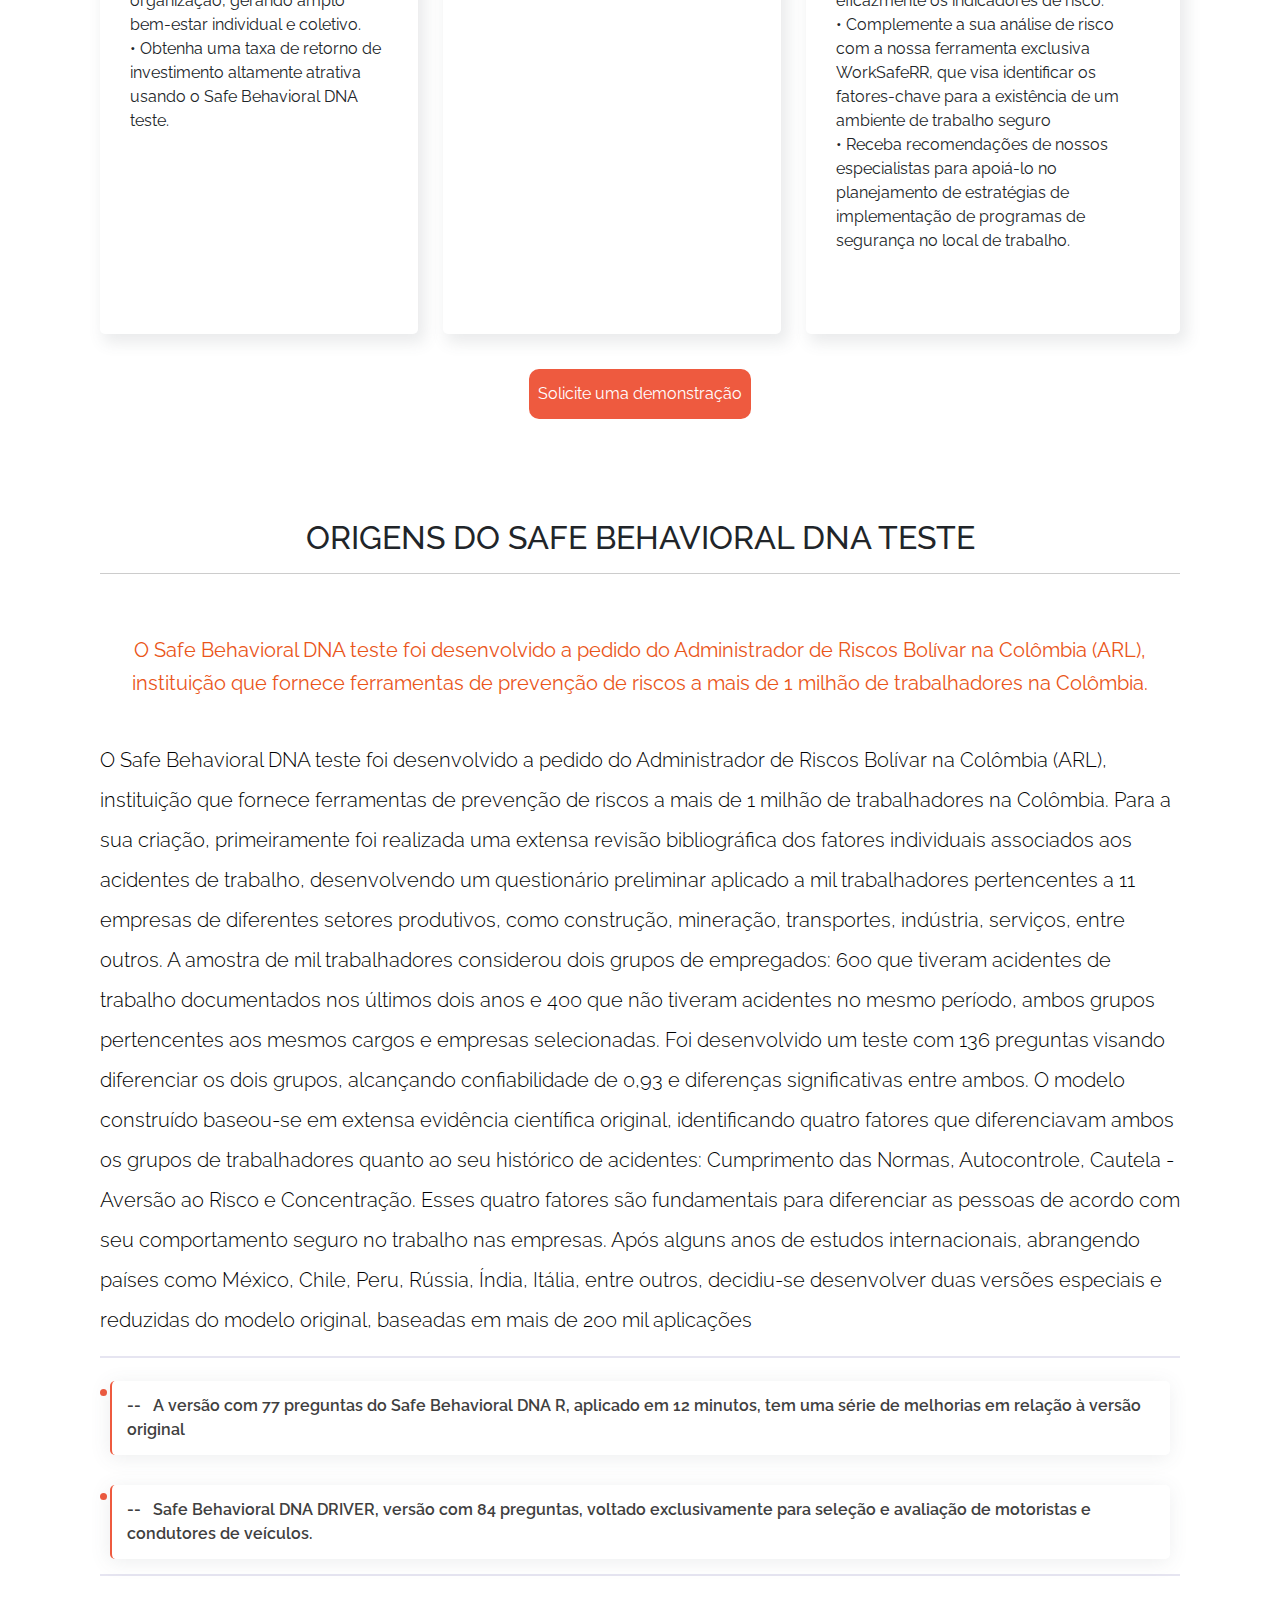
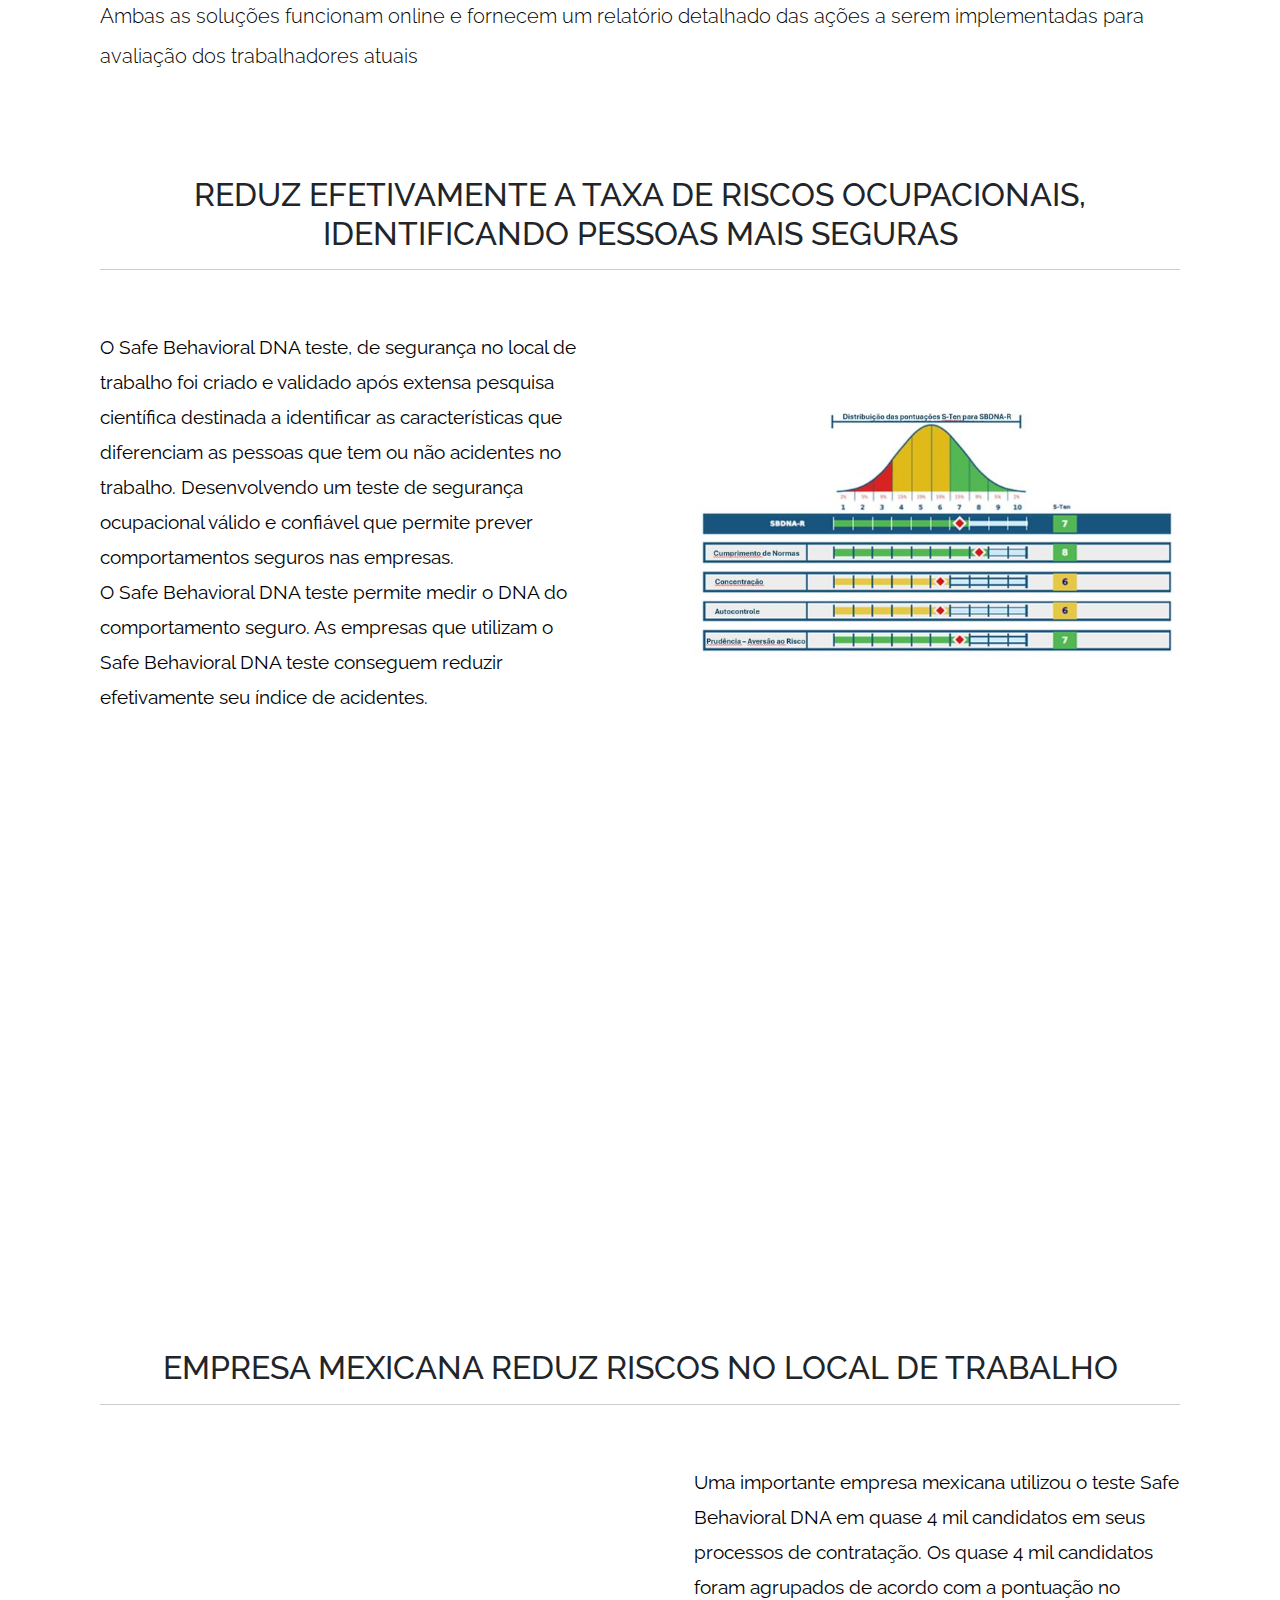
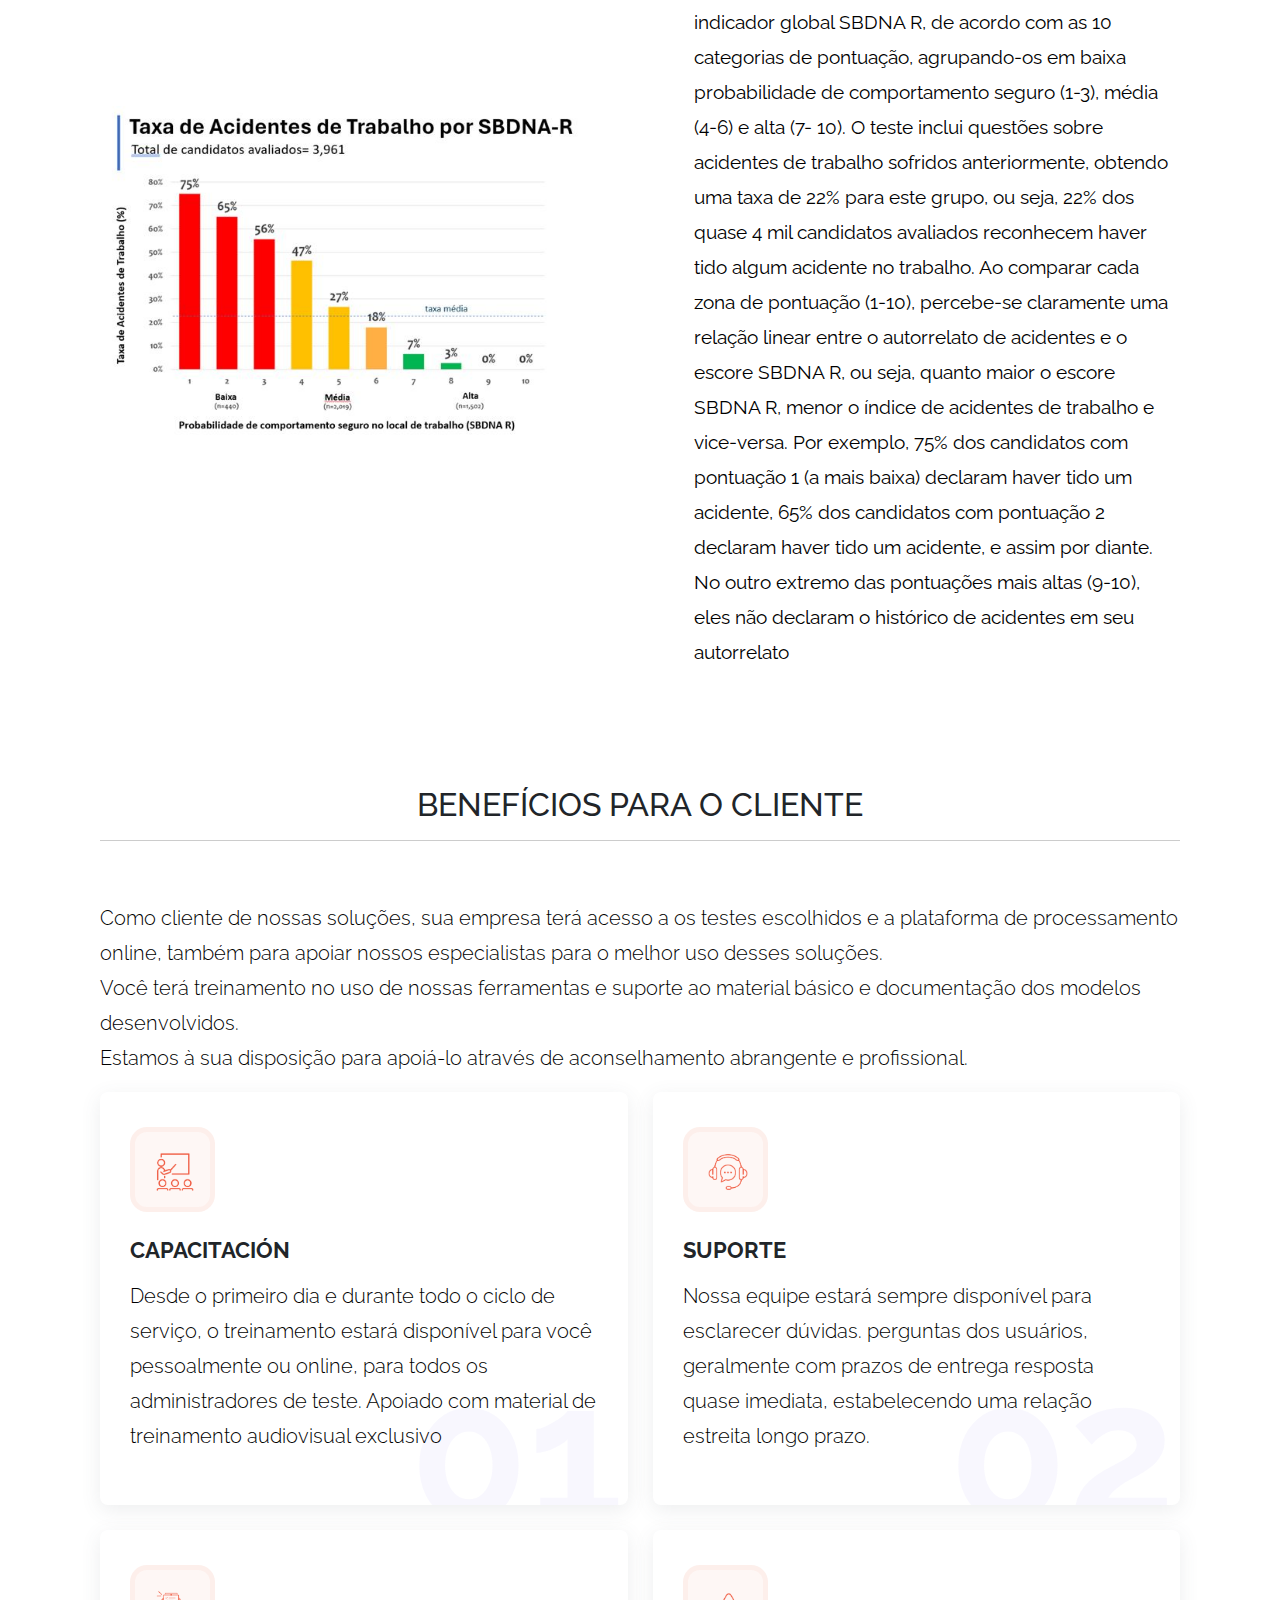
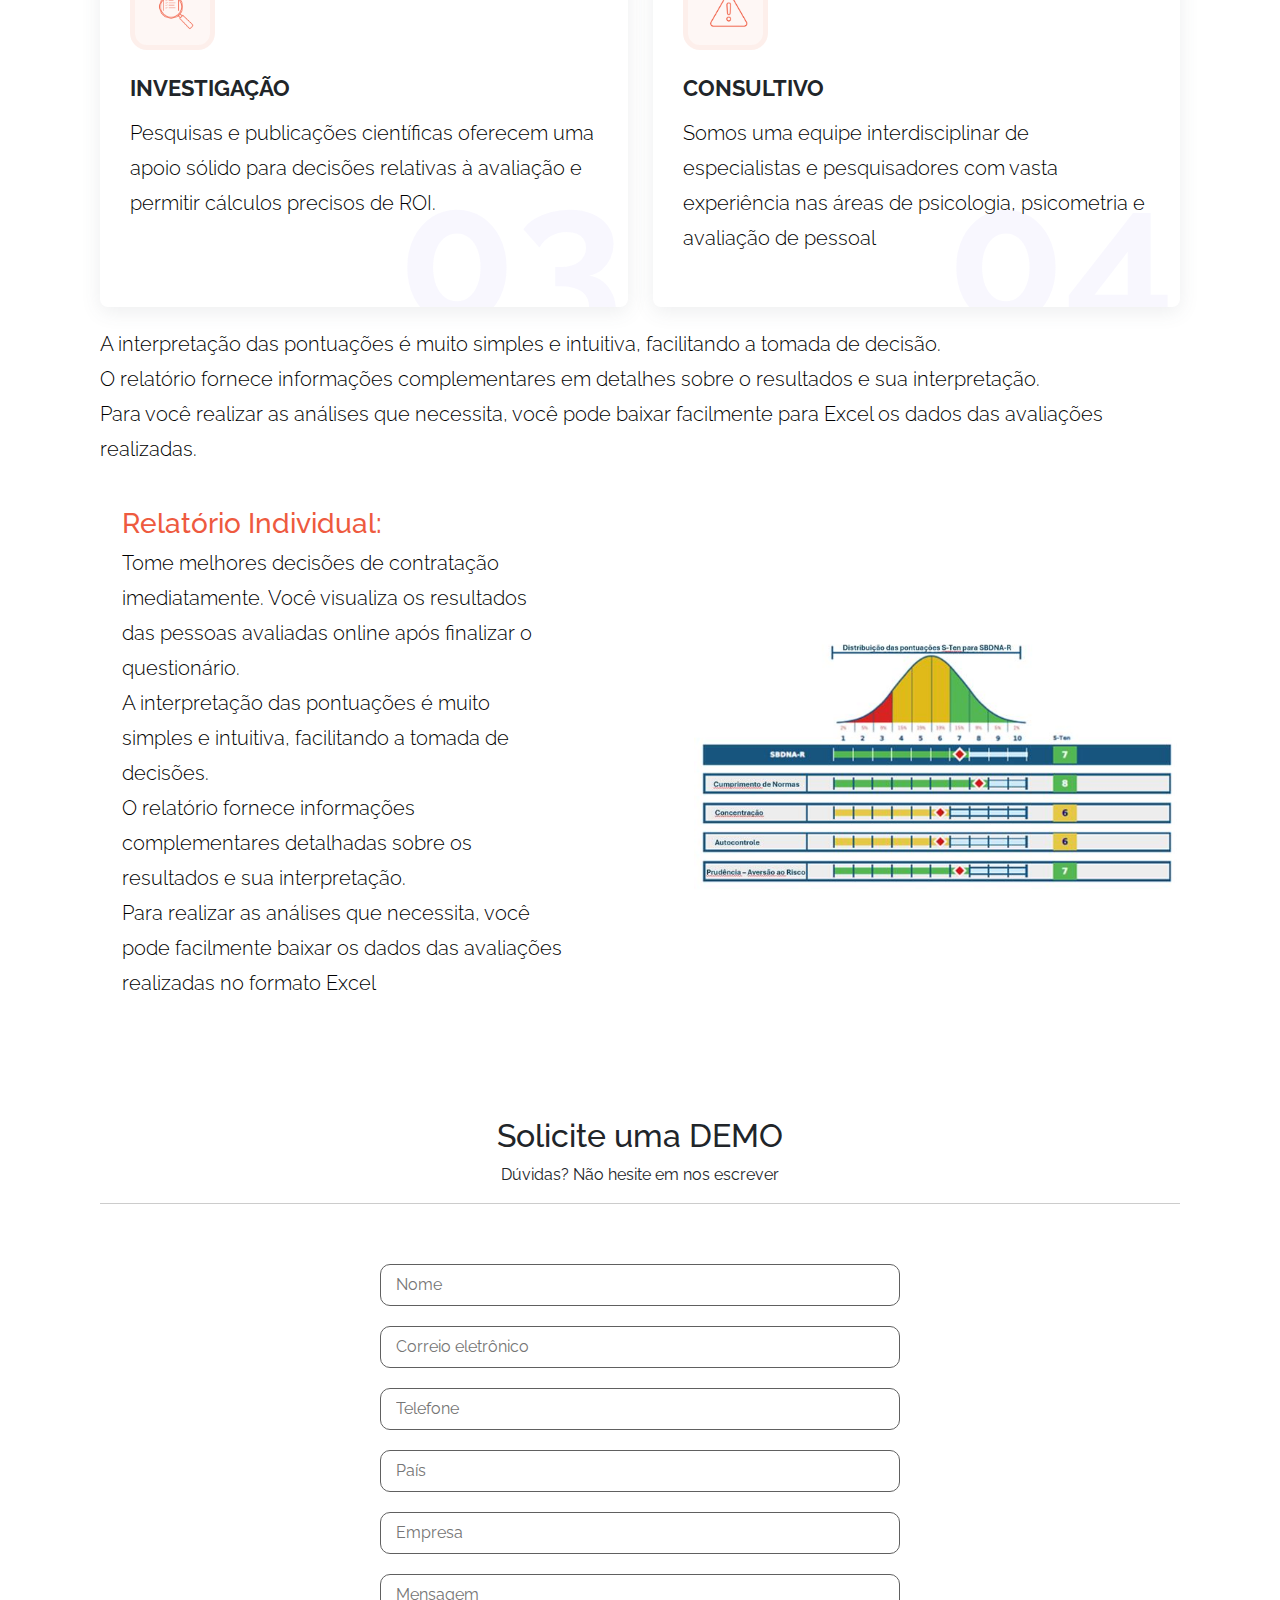
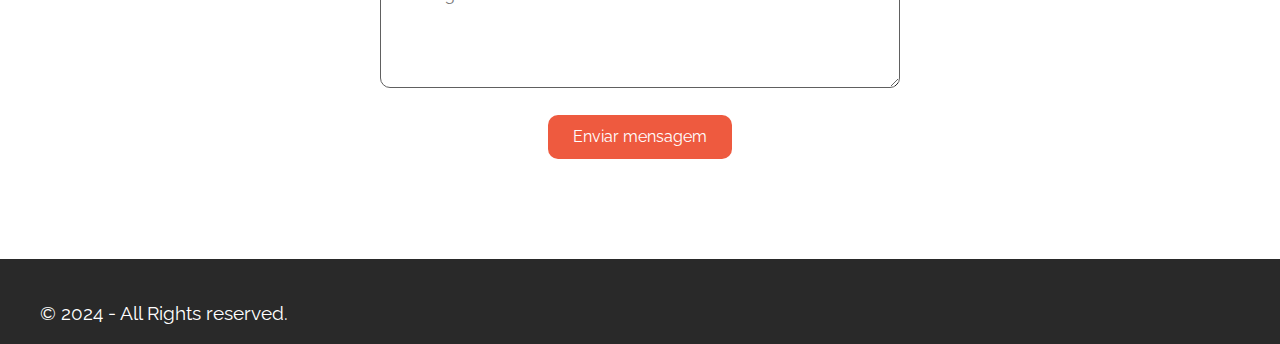
==== commit 264fab98: "update" ====
--- a/index.html
+++ b/index.html
@@ -23,6 +23,7 @@
 <body>
   <header class="header">
     <h2>SAFE BEHAVORIAL DNA</h2>
+    <a href="./driver.html">Driver</a>
   </header>
 
   <div class="heroSection1">
--- a/css/styles.css
+++ b/css/styles.css
@@ -477,12 +477,27 @@
     background-color: #292929;
     width: 100vw !important;
     color: white !important;
-    padding-left: 50px;
+    padding-left: 30px;
+    padding-right: 50px;
+    display: flex;
+    justify-content: space-between;
+    align-items: center;
+    position: sticky;
+    top: 0;
+    z-index: 500;
 }
 
 .header>h2 {
     font-weight: 800 !important;
     font-size: xx-large !important;
+}
+
+.header>a {
+    font-size: larger;
+    text-decoration: none;
+    color: white;
+    /* ml */
+    /* font-weight: 800 !important; */
 }
 
 .heroBanner {
@@ -768,7 +783,7 @@
     z-index: 1;
     display: block;
     text-align: left;
-    padding: 20px;
+    padding: 35px 30px;
     border-radius: 5px;
     background-color: #ffffff;
     -webkit-box-shadow: 5px 7px 15px 2px rgba(82, 90, 101, 0.12);
@@ -793,7 +808,11 @@
     display: inline-block;
 }
 
-.single-services-item p {
+.single-services-item ul {
+    list-style-type: circle !important;
+}
+
+.single-services-item ul>li {
     font-size: 18px !important;
     color: black;
     font-weight: 400;
@@ -802,6 +821,7 @@
     will-change: transform;
     margin-top: 15px;
     margin-bottom: 15px;
+    margin-left: 3px;
 }
 
 .single-services-item:hover {
@@ -925,6 +945,7 @@
         width: 500px;
         background-color: #e32e0e;
     }
+
 }
 
 @media (min-width: 768px) {
@@ -965,6 +986,7 @@
 
     .header {
         padding-left: 150px;
+        padding-right: 150px;
     }
 
     .staticsList {
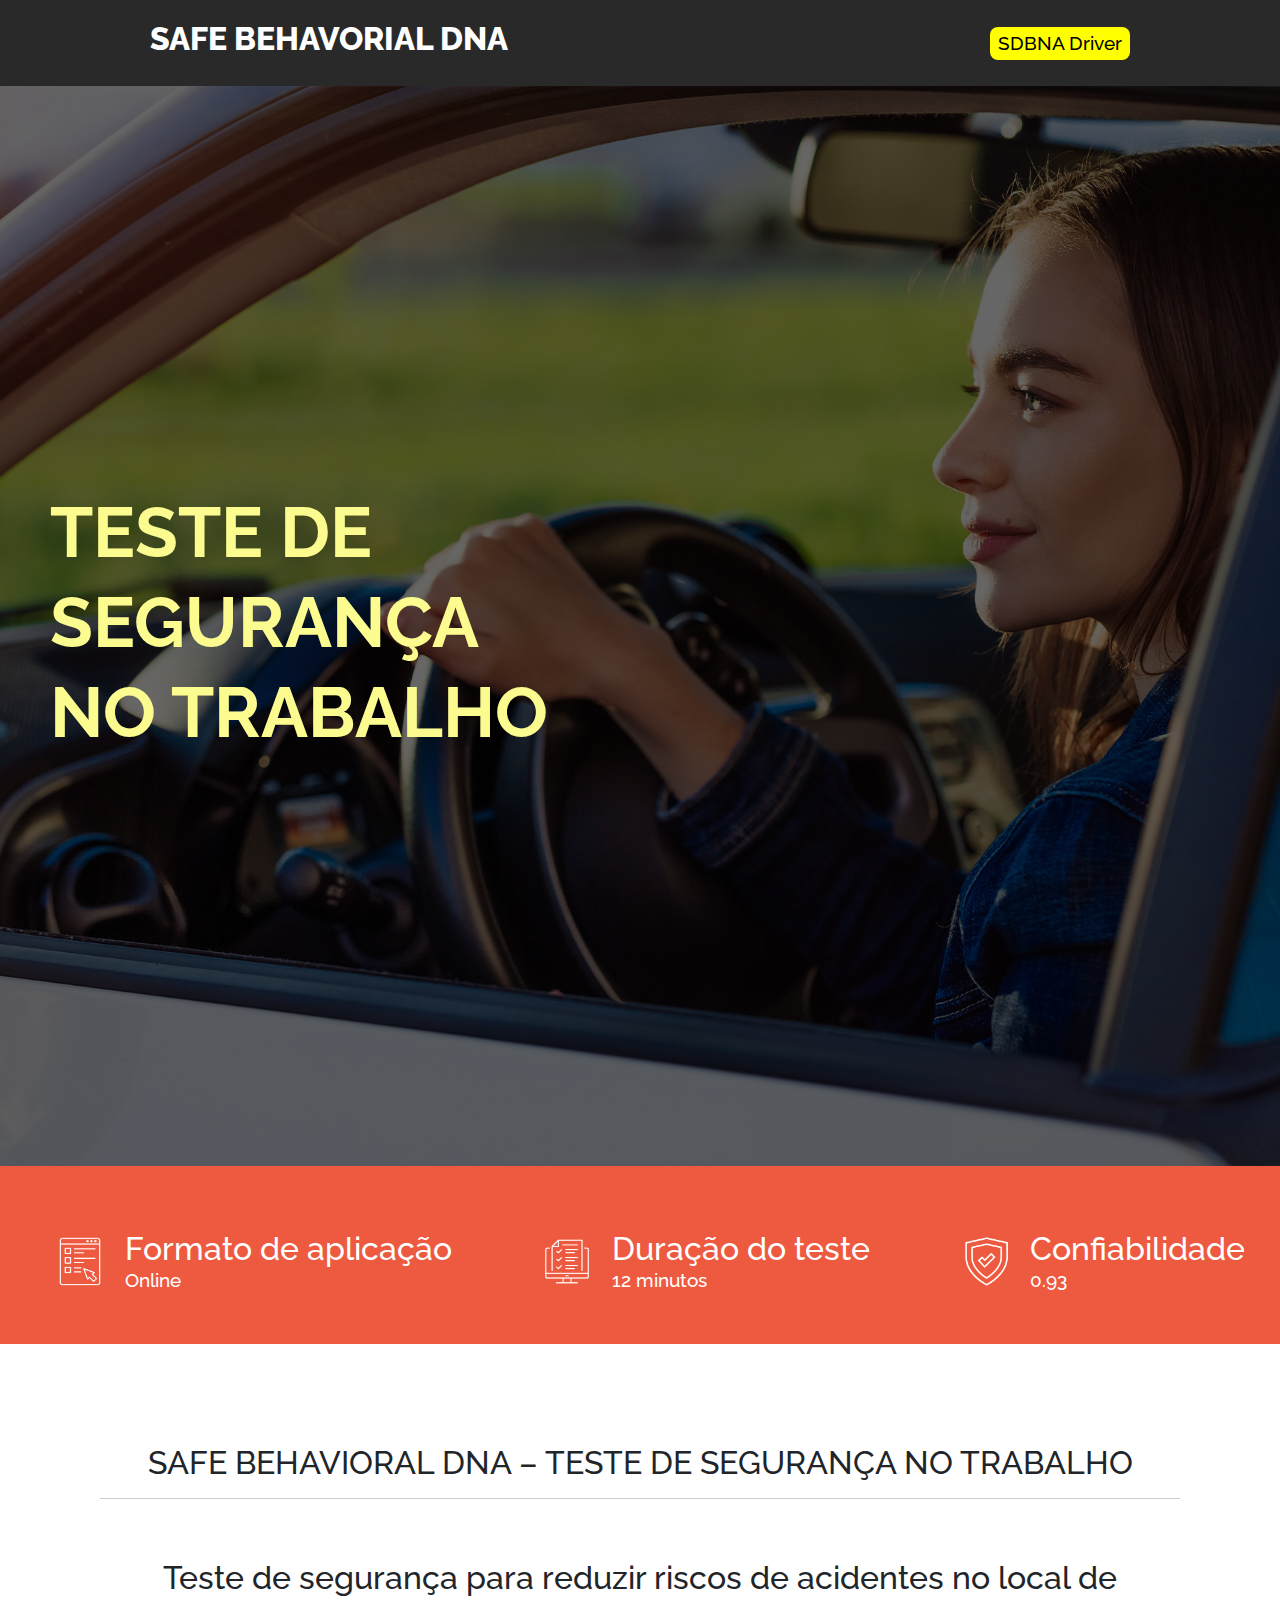
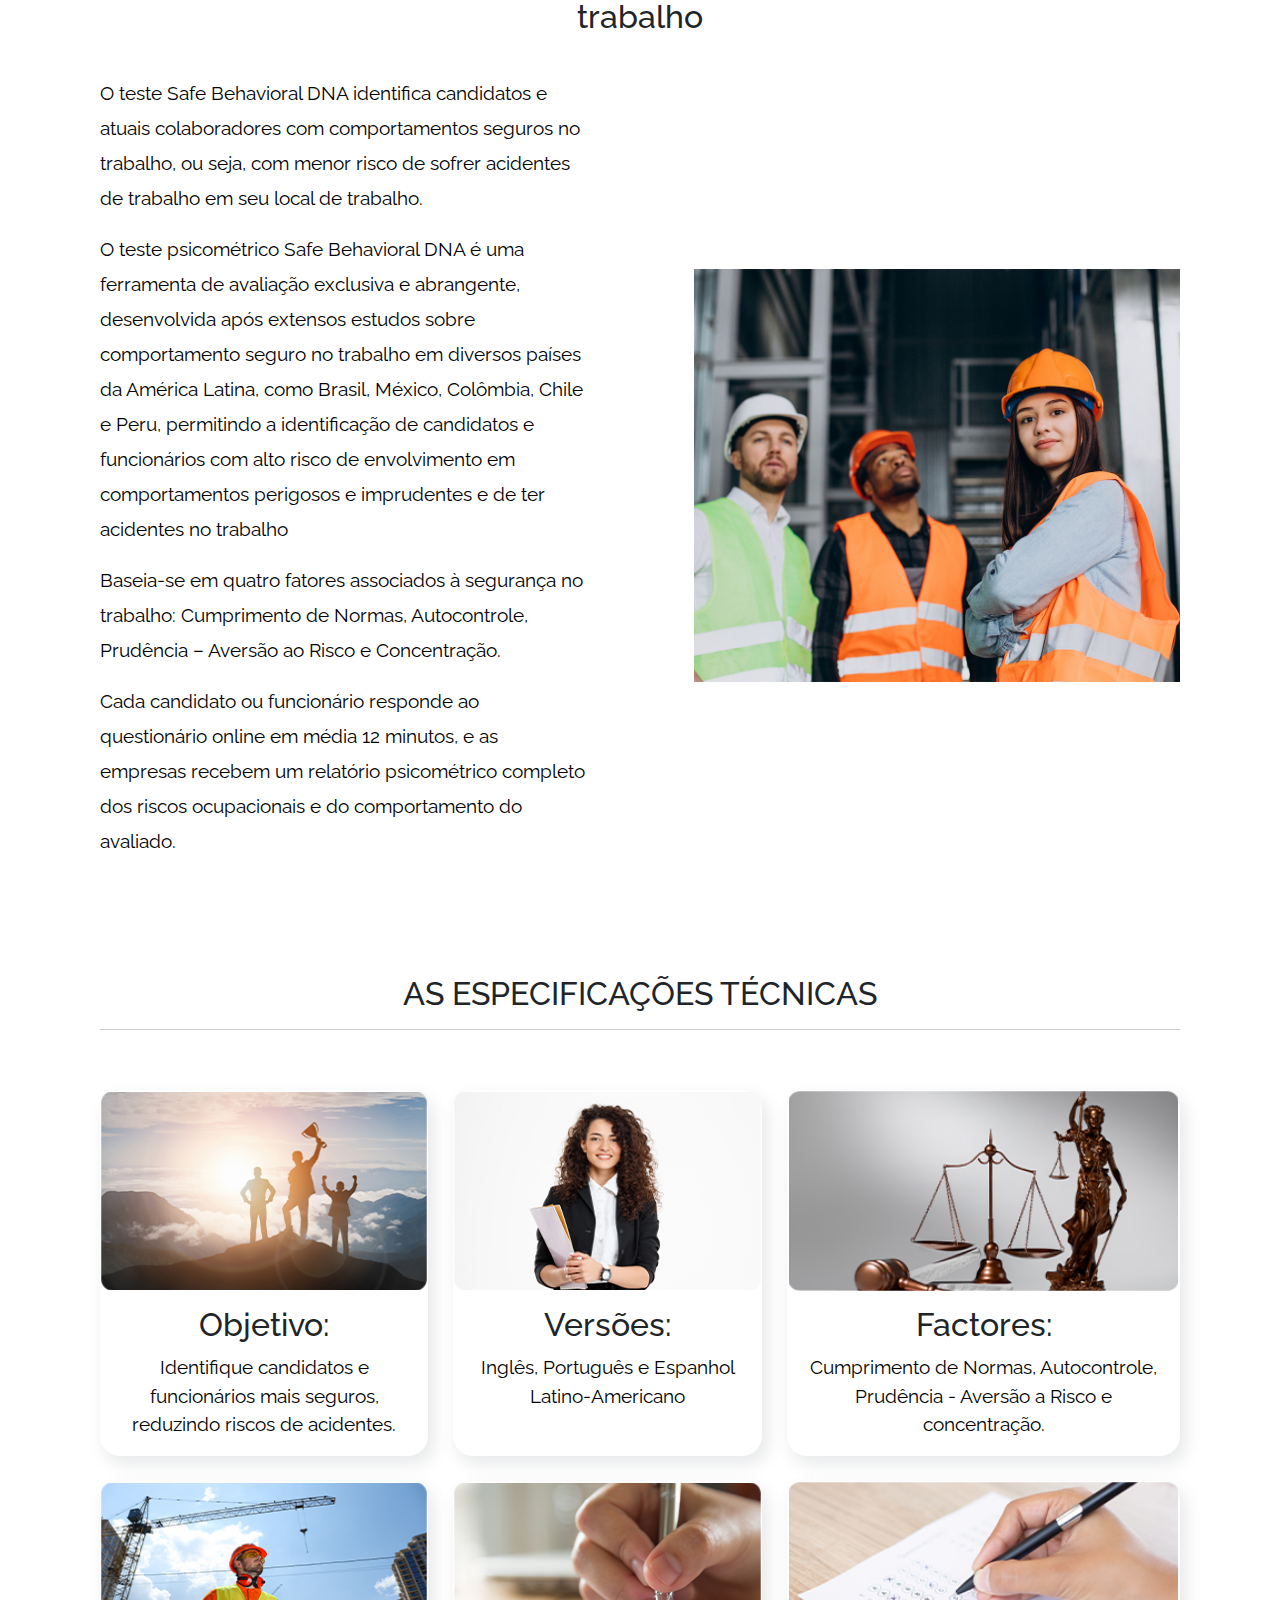
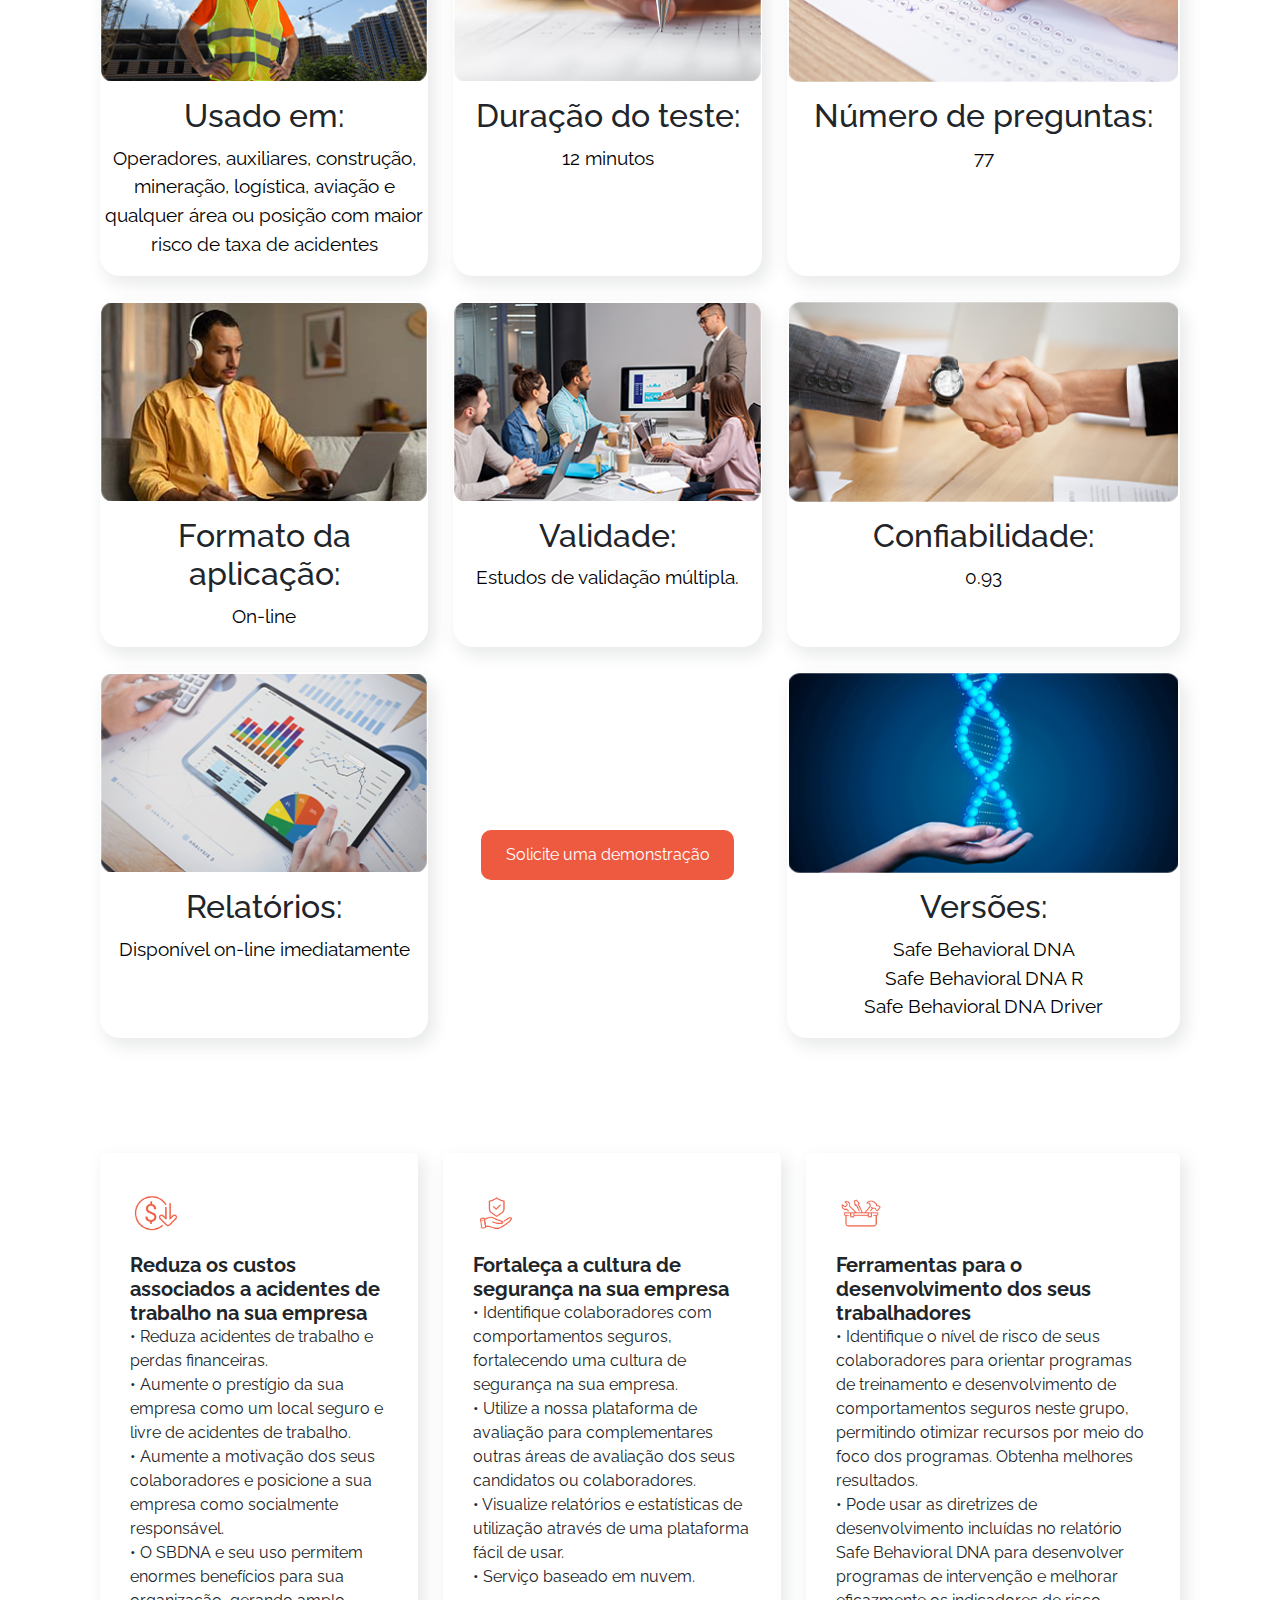
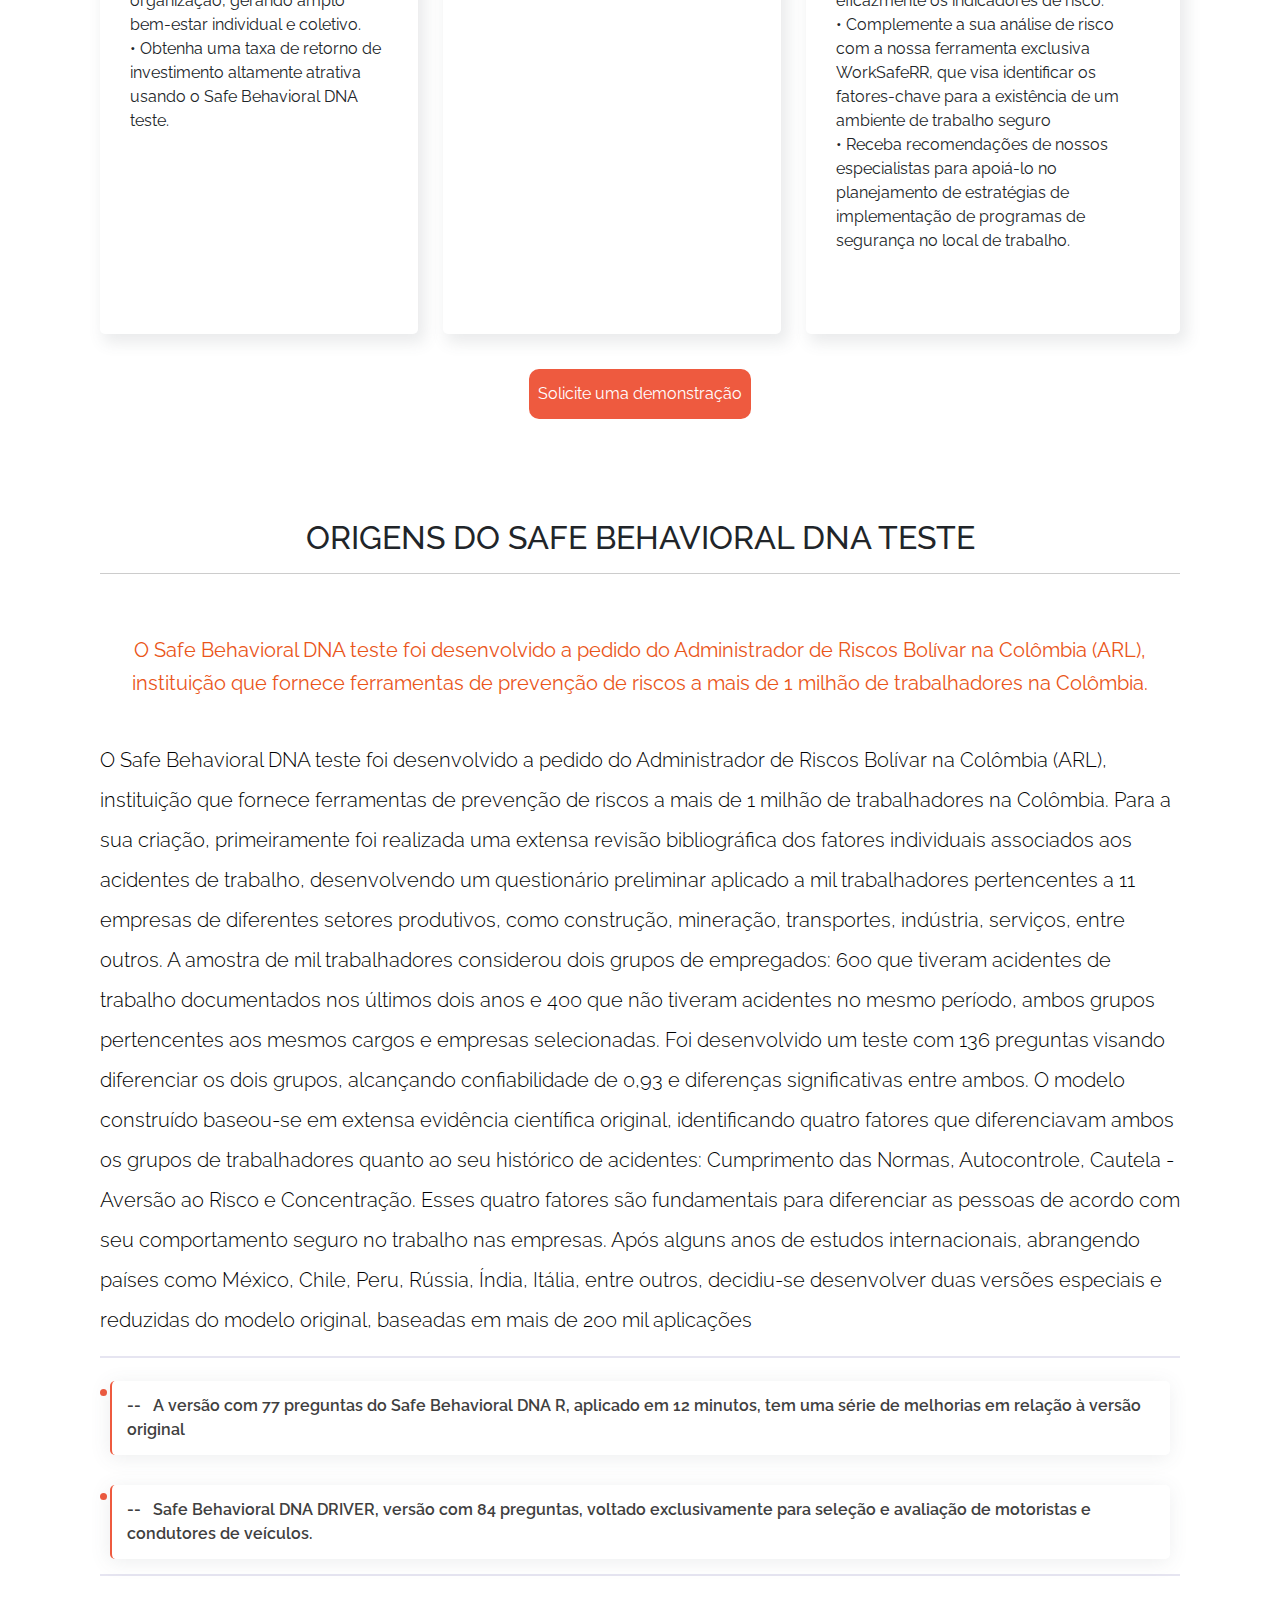
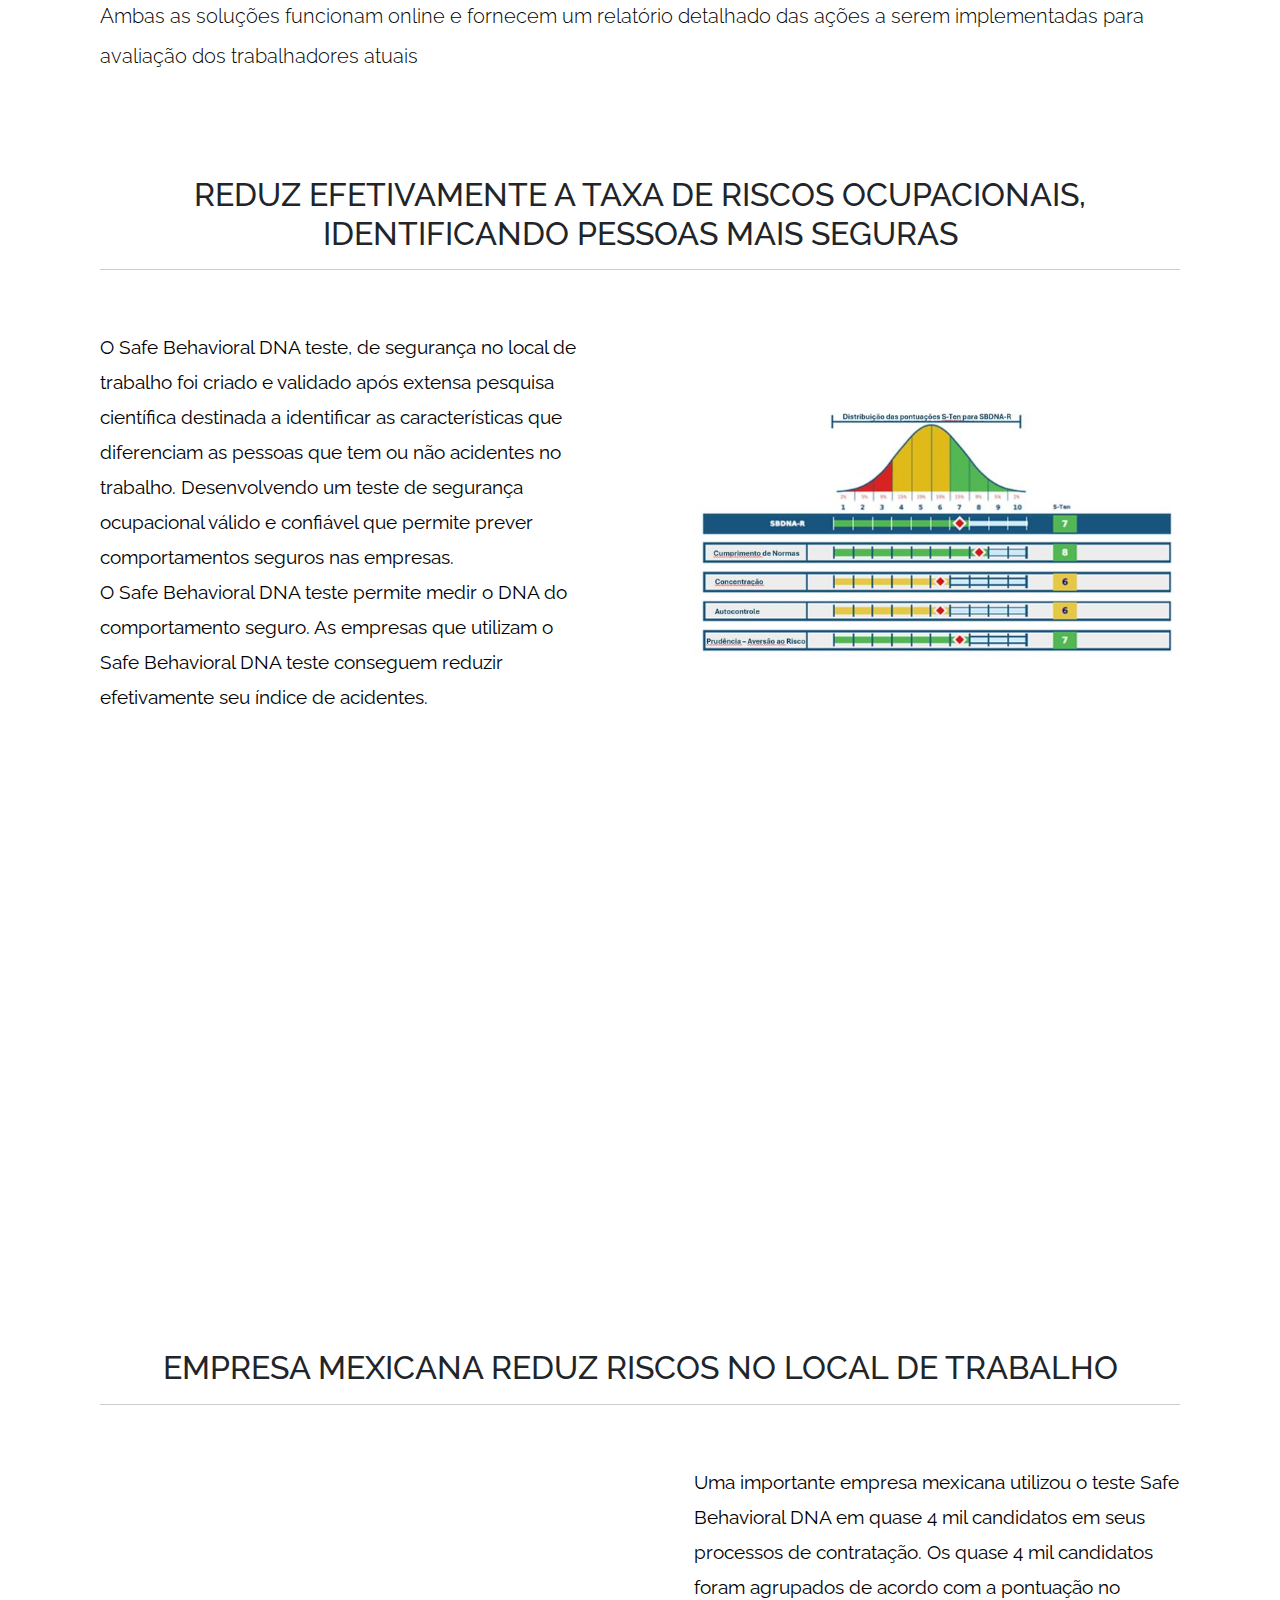
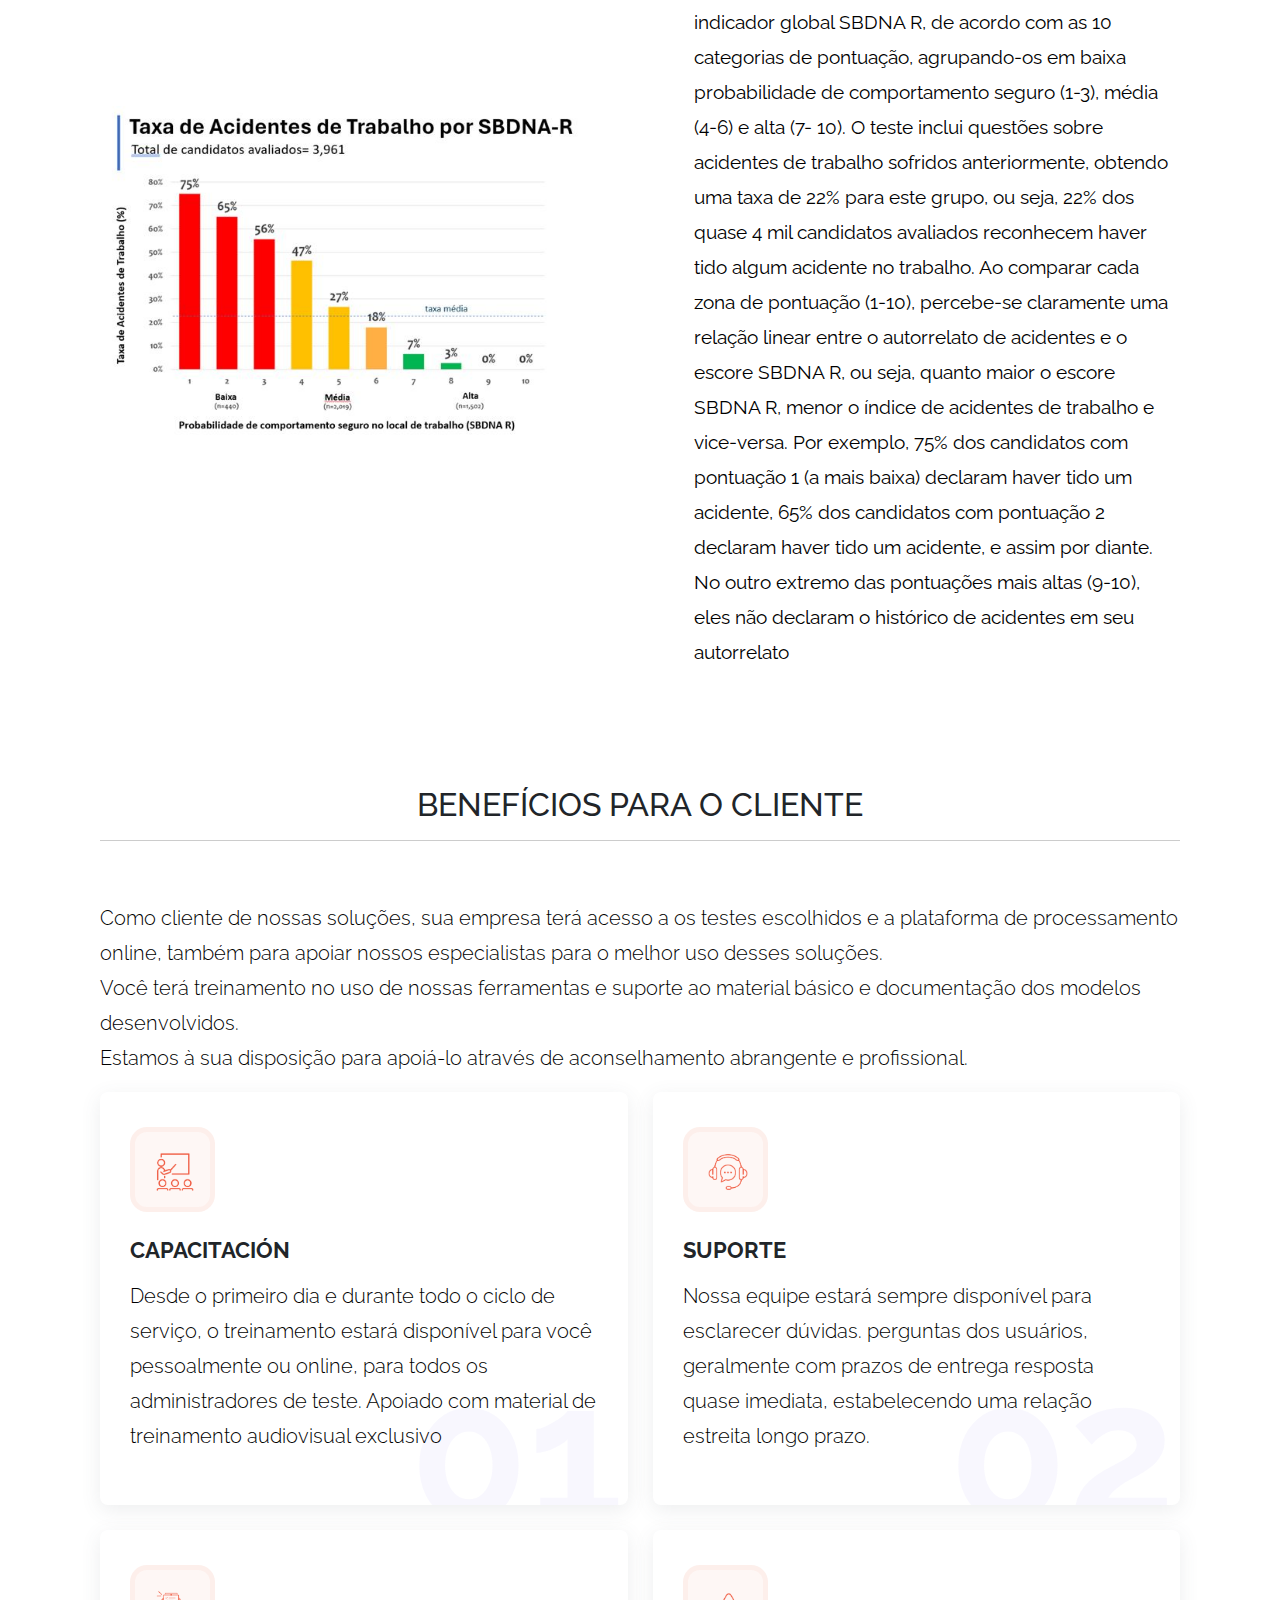
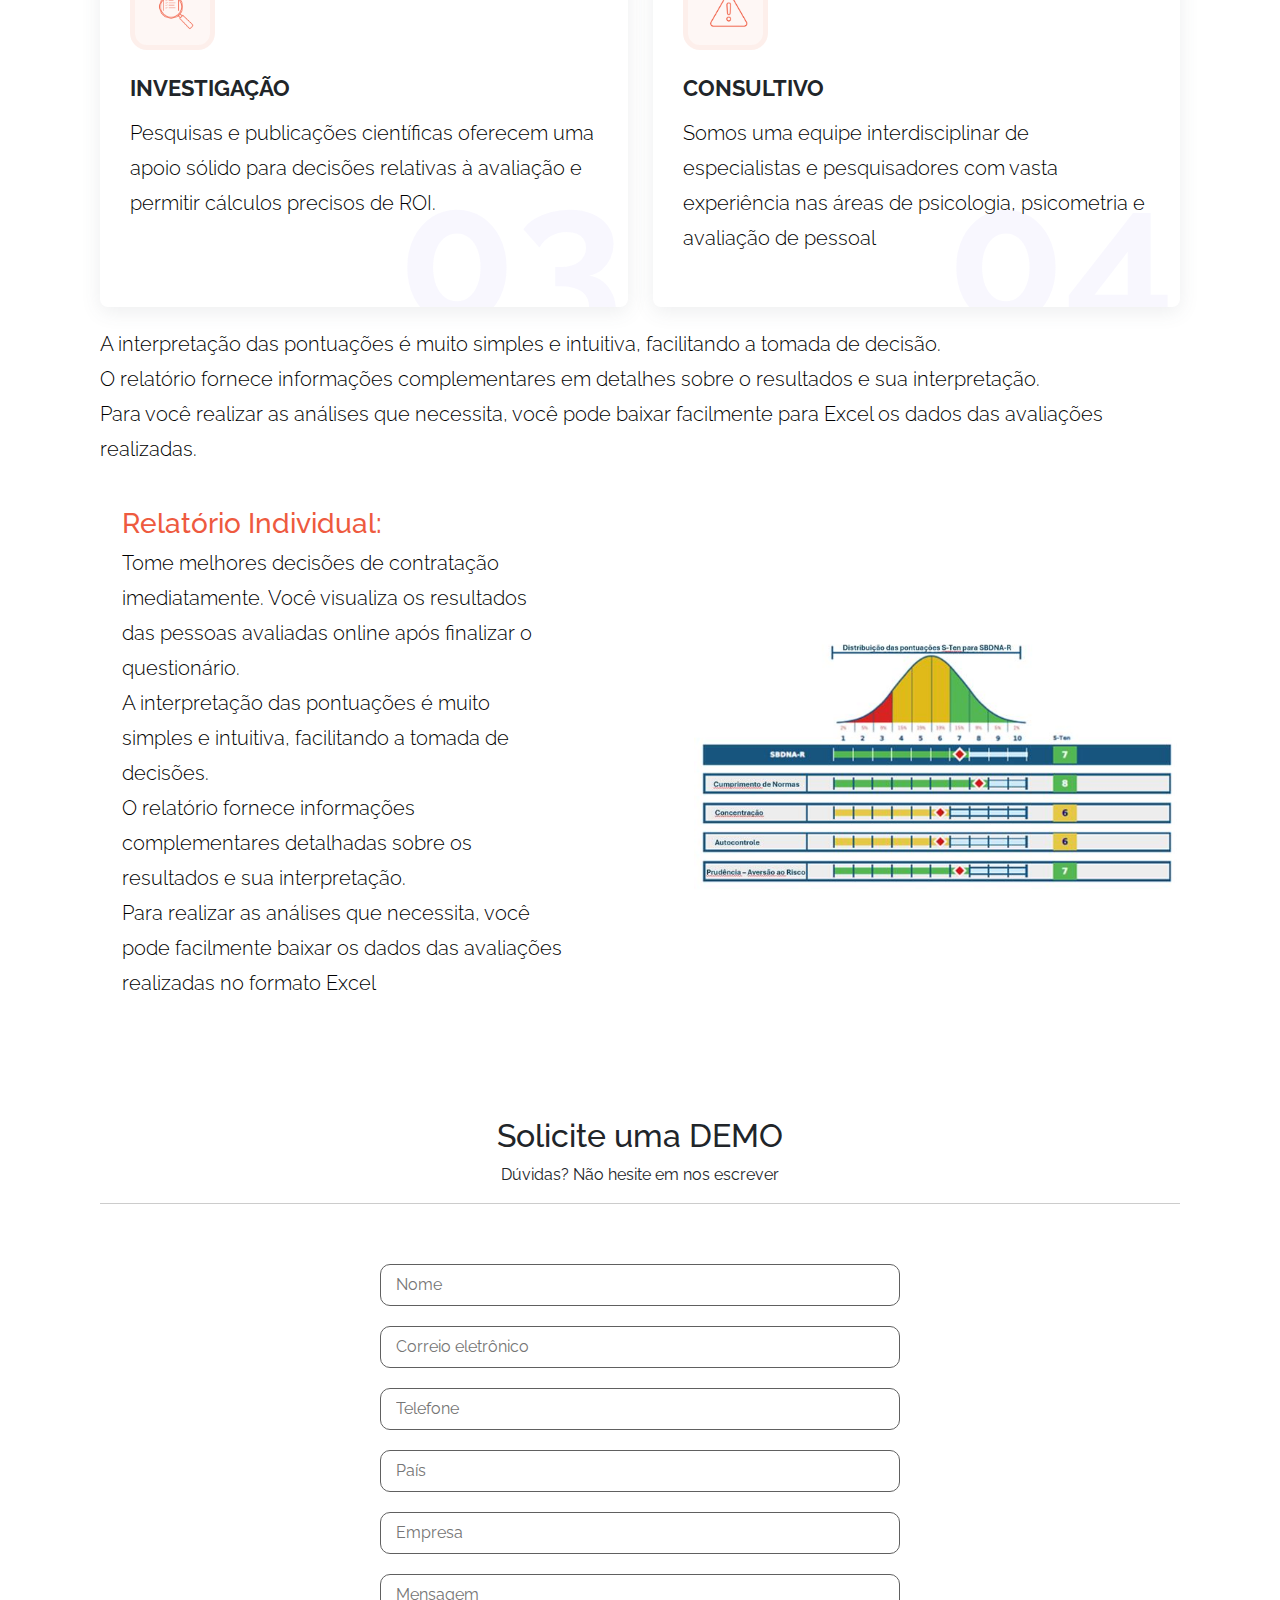
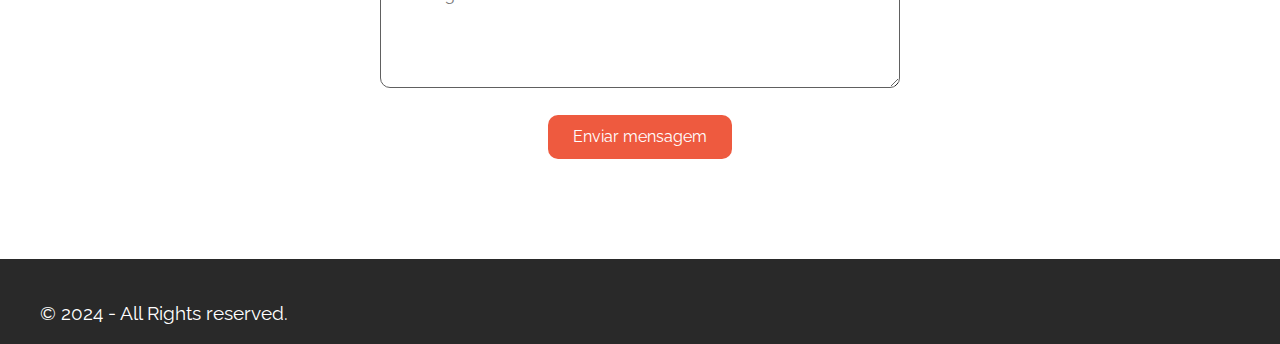
==== commit 0d64aff5: "update" ====
--- a/index.html
+++ b/index.html
@@ -23,7 +23,7 @@
 <body>
   <header class="header">
     <h2>SAFE BEHAVORIAL DNA</h2>
-    <a href="./driver.html">Driver</a>
+    <a href="./driver.html">SDBNA Driver</a>
   </header>
 
   <div class="heroSection1">
--- a/css/styles.css
+++ b/css/styles.css
@@ -26,6 +26,31 @@
     font-weight: bold !important;
     line-height: 90px !important;
     width: 180px;
+}
+
+.heroSection1 {
+    height: 120vh;
+    width: 100vw;
+    background: linear-gradient(rgba(0, 0, 0, 0.6), rgba(0, 0, 0, 0.6)),
+        url(../assets/safetyDriver.jpg) !important;
+    background-size: cover !important;
+    background-position: top center !important;
+    background-repeat: no-repeat !important;
+    padding-left: 50px;
+}
+
+.heroSection1>div {
+    height: 120vh;
+    display: flex;
+    align-items: center;
+}
+
+.heroSection1>div>h1 {
+    color: rgb(251, 251, 143) !important;
+    font-size: 70px !important;
+    font-weight: bold !important;
+    line-height: 90px !important;
+    width: 500px;
 }
 
 * {
@@ -495,9 +520,12 @@
 .header>a {
     font-size: larger;
     text-decoration: none;
-    color: white;
+    color: black;
+    padding: 2px 8px;
+    border-radius: 8px;
+    background-color: yellow;
+    font-weight: 500 !important;
     /* ml */
-    /* font-weight: 800 !important; */
 }
 
 .heroBanner {
@@ -1064,4 +1092,13 @@
     .imgCont>div {
         width: 45%;
     }
+}
+
+a {
+    text-decoration: none !important;
+}
+
+.redirect {
+    color: black;
+    font-weight: 600;
 }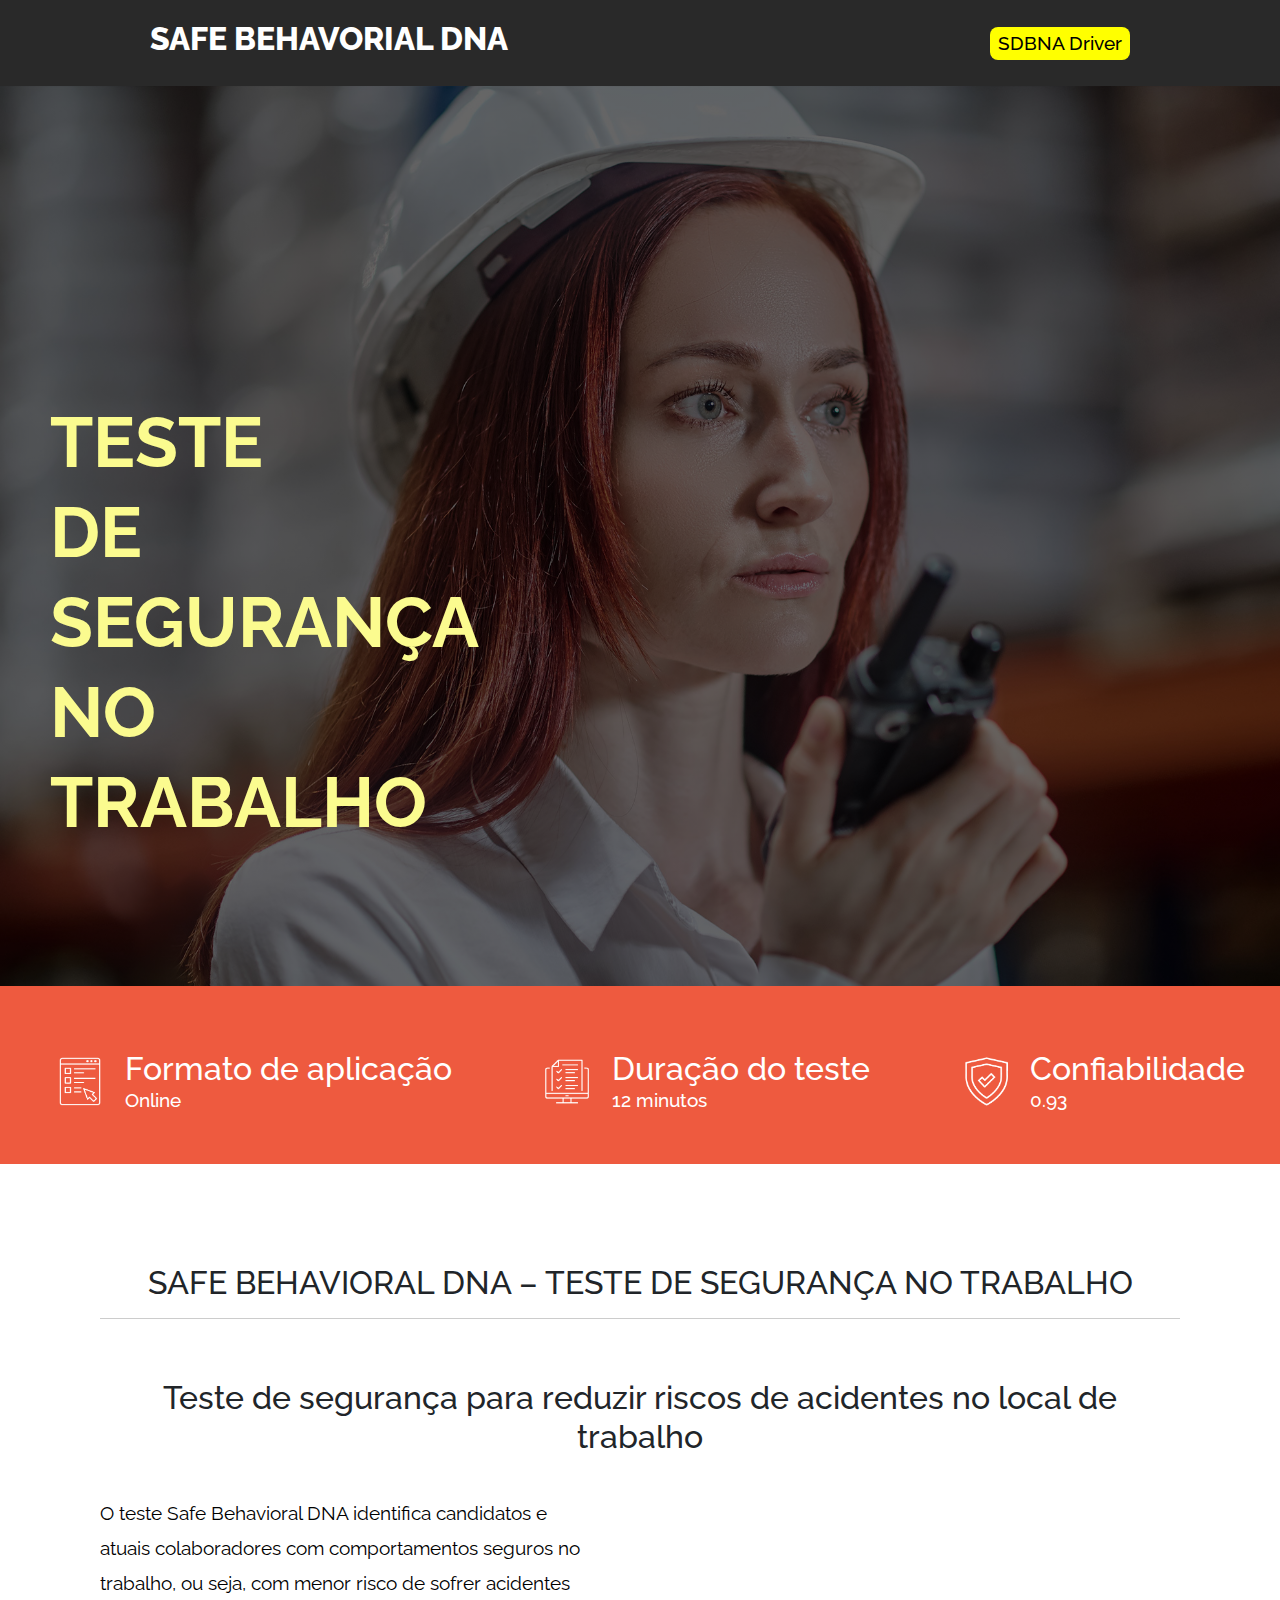
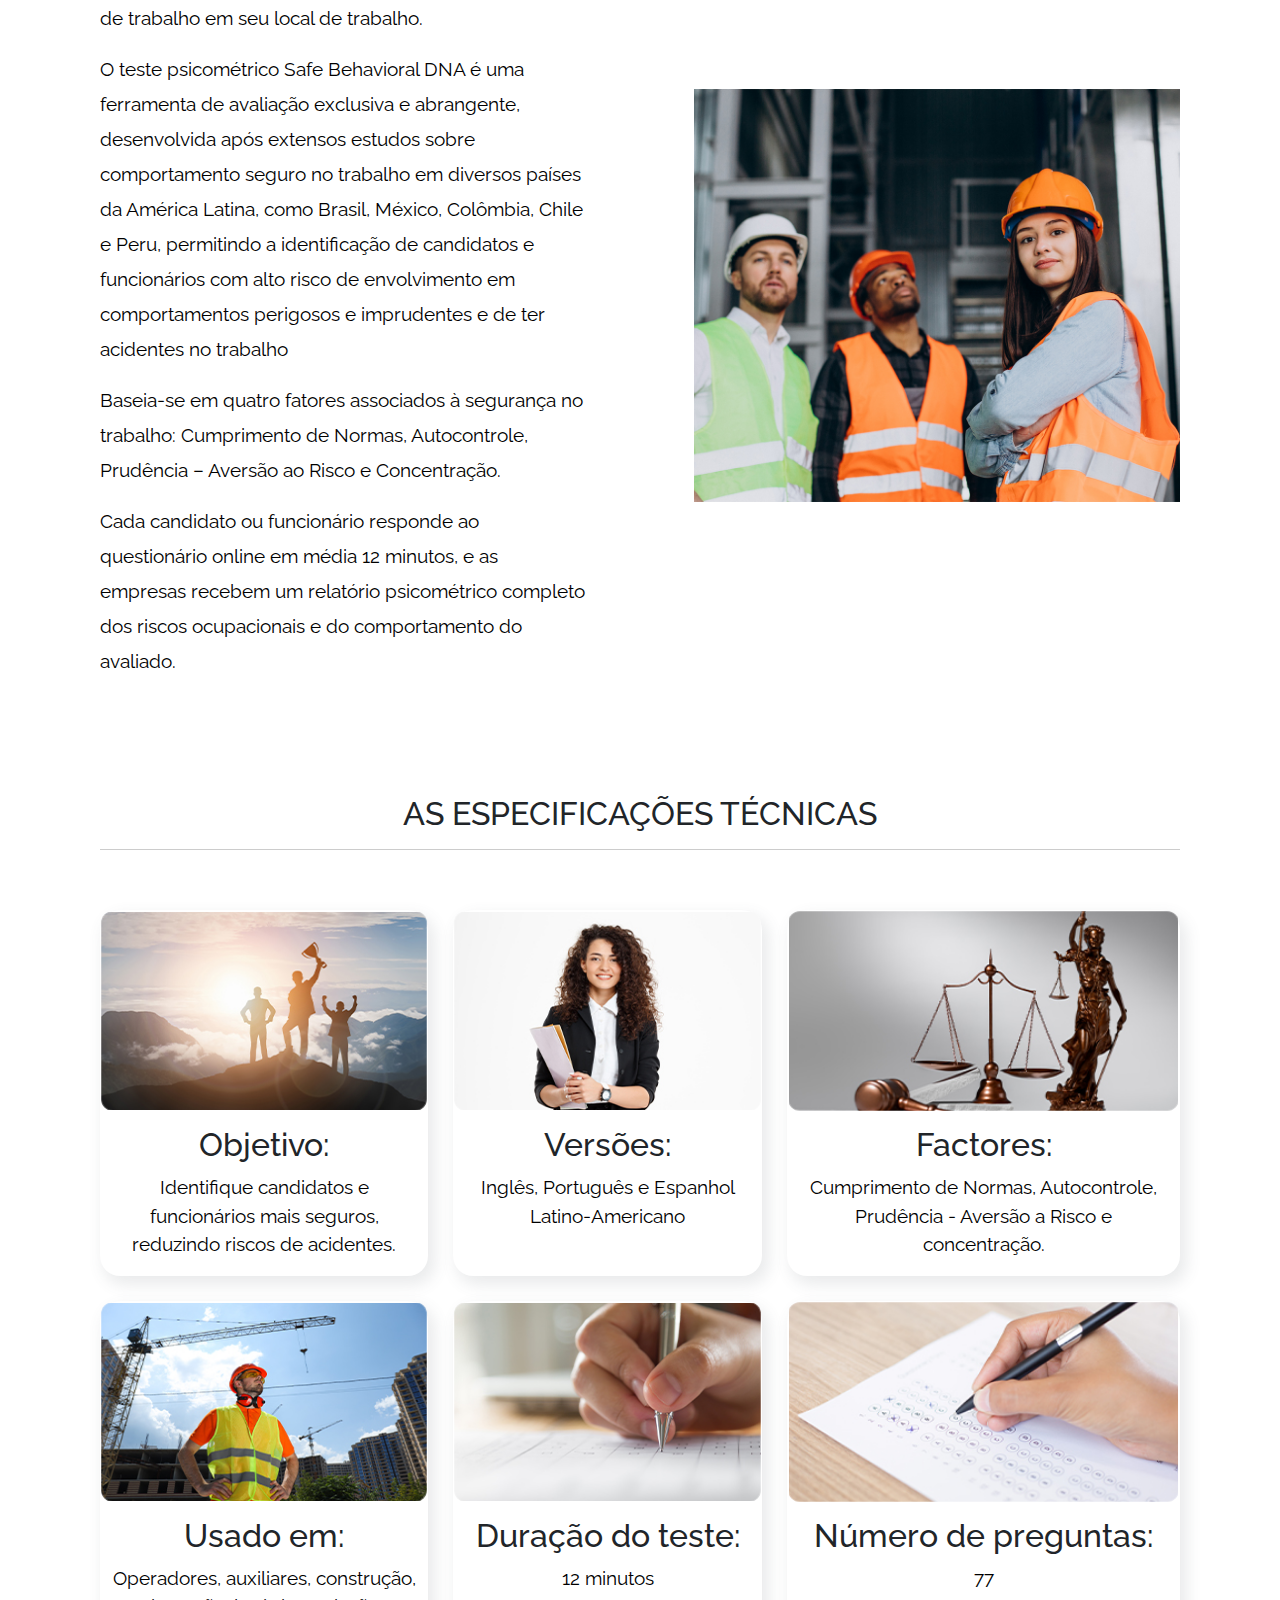
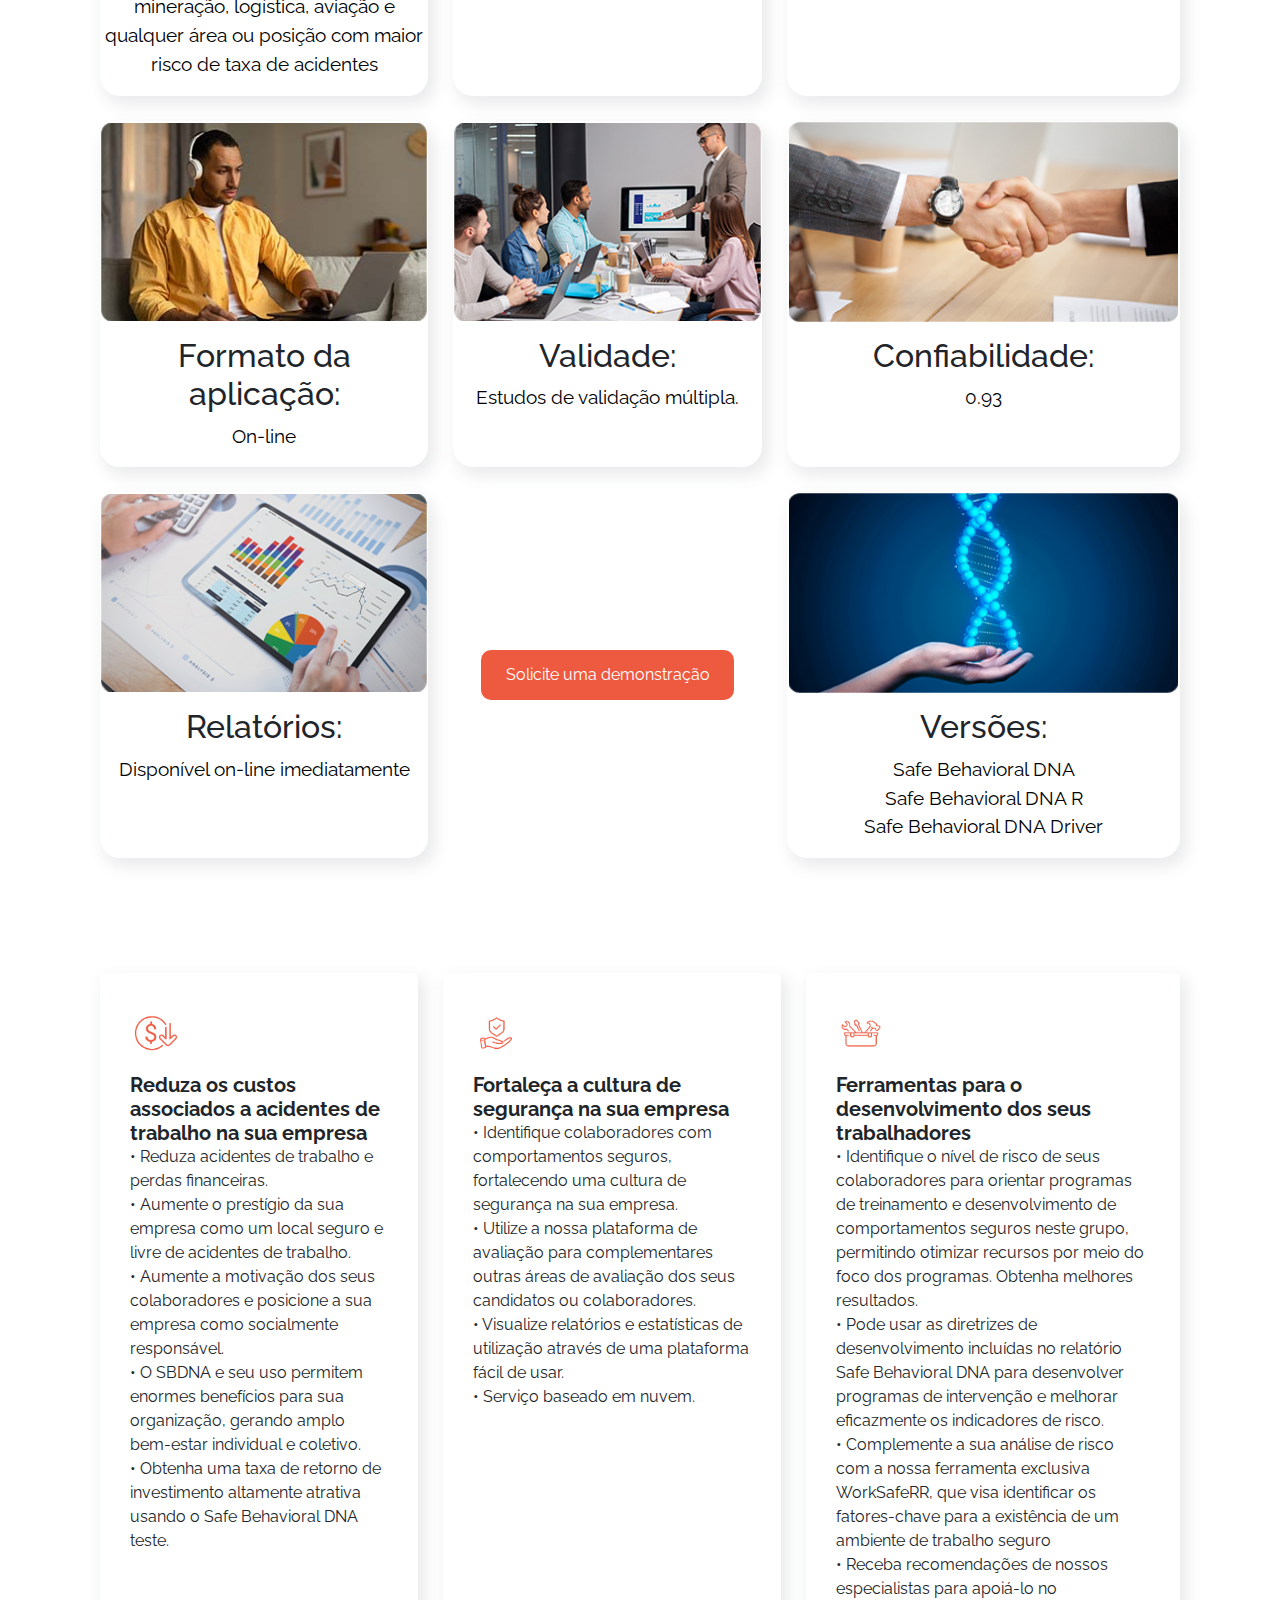
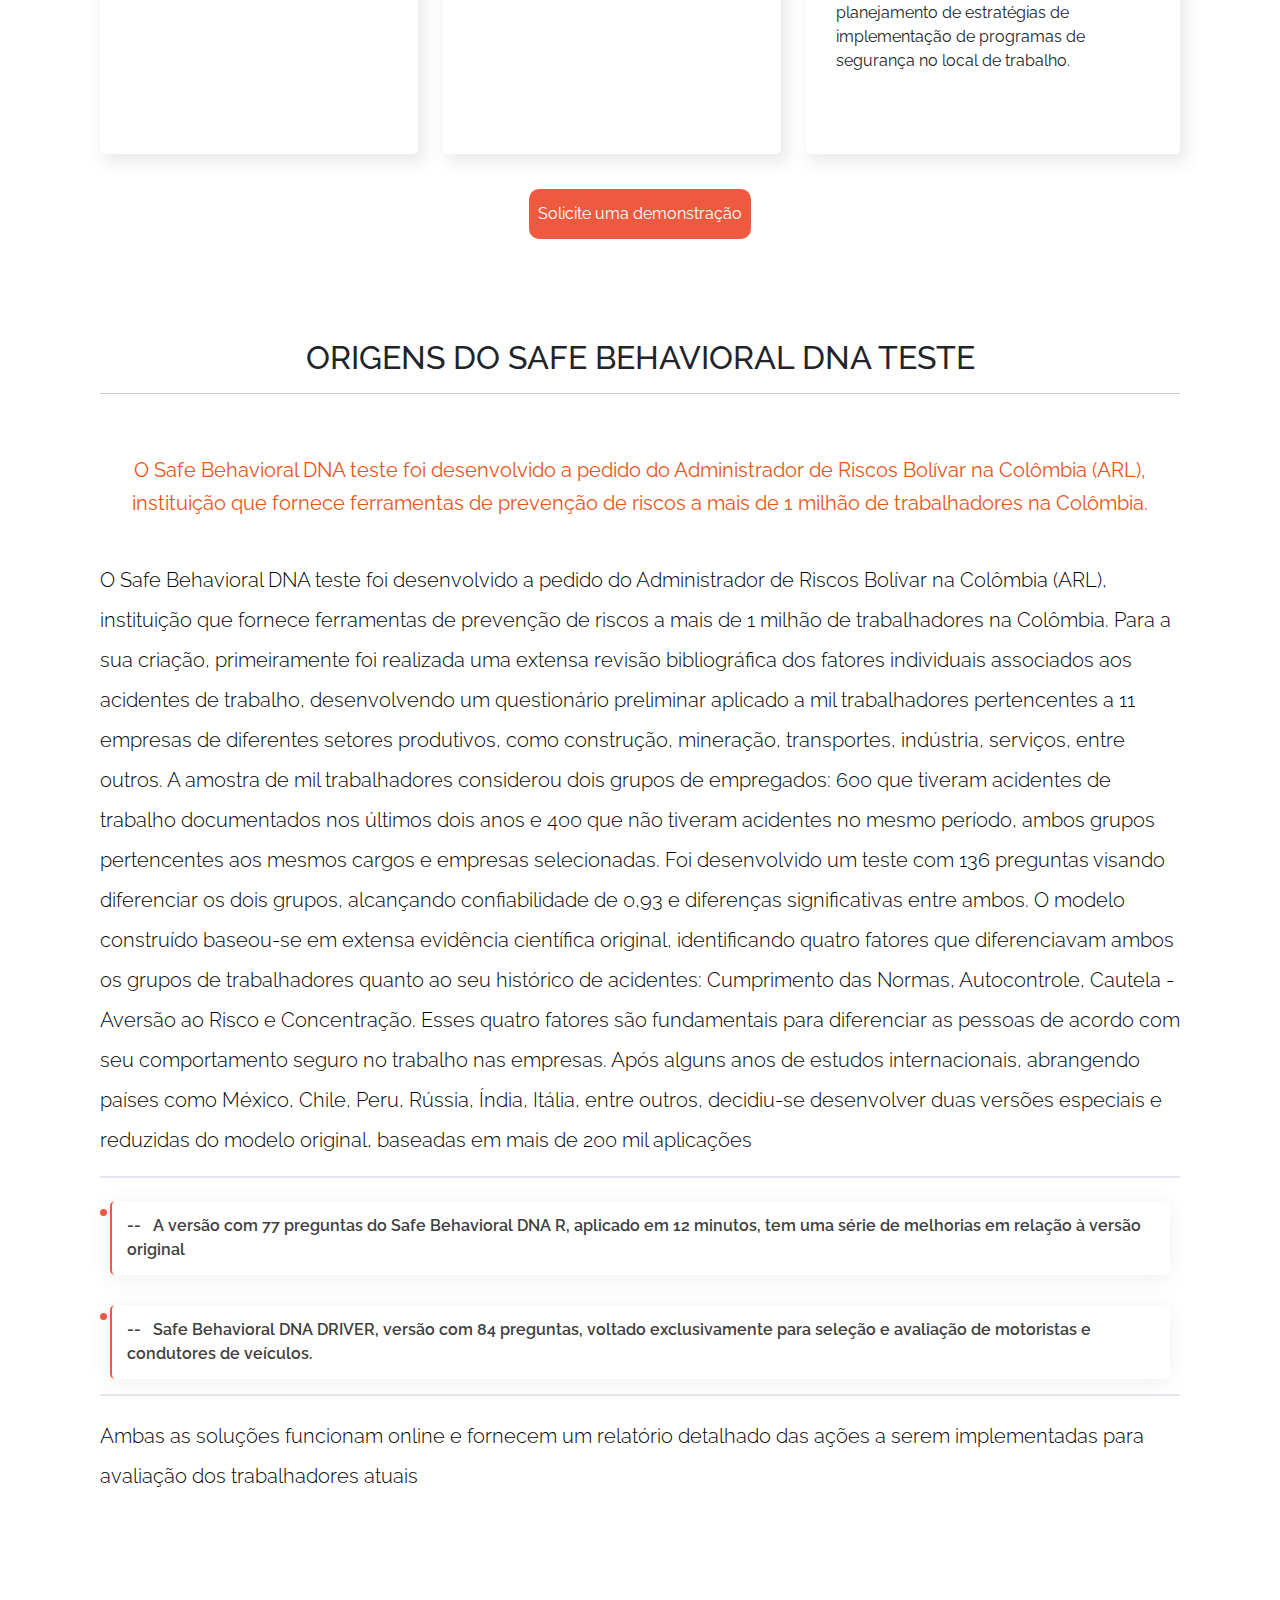
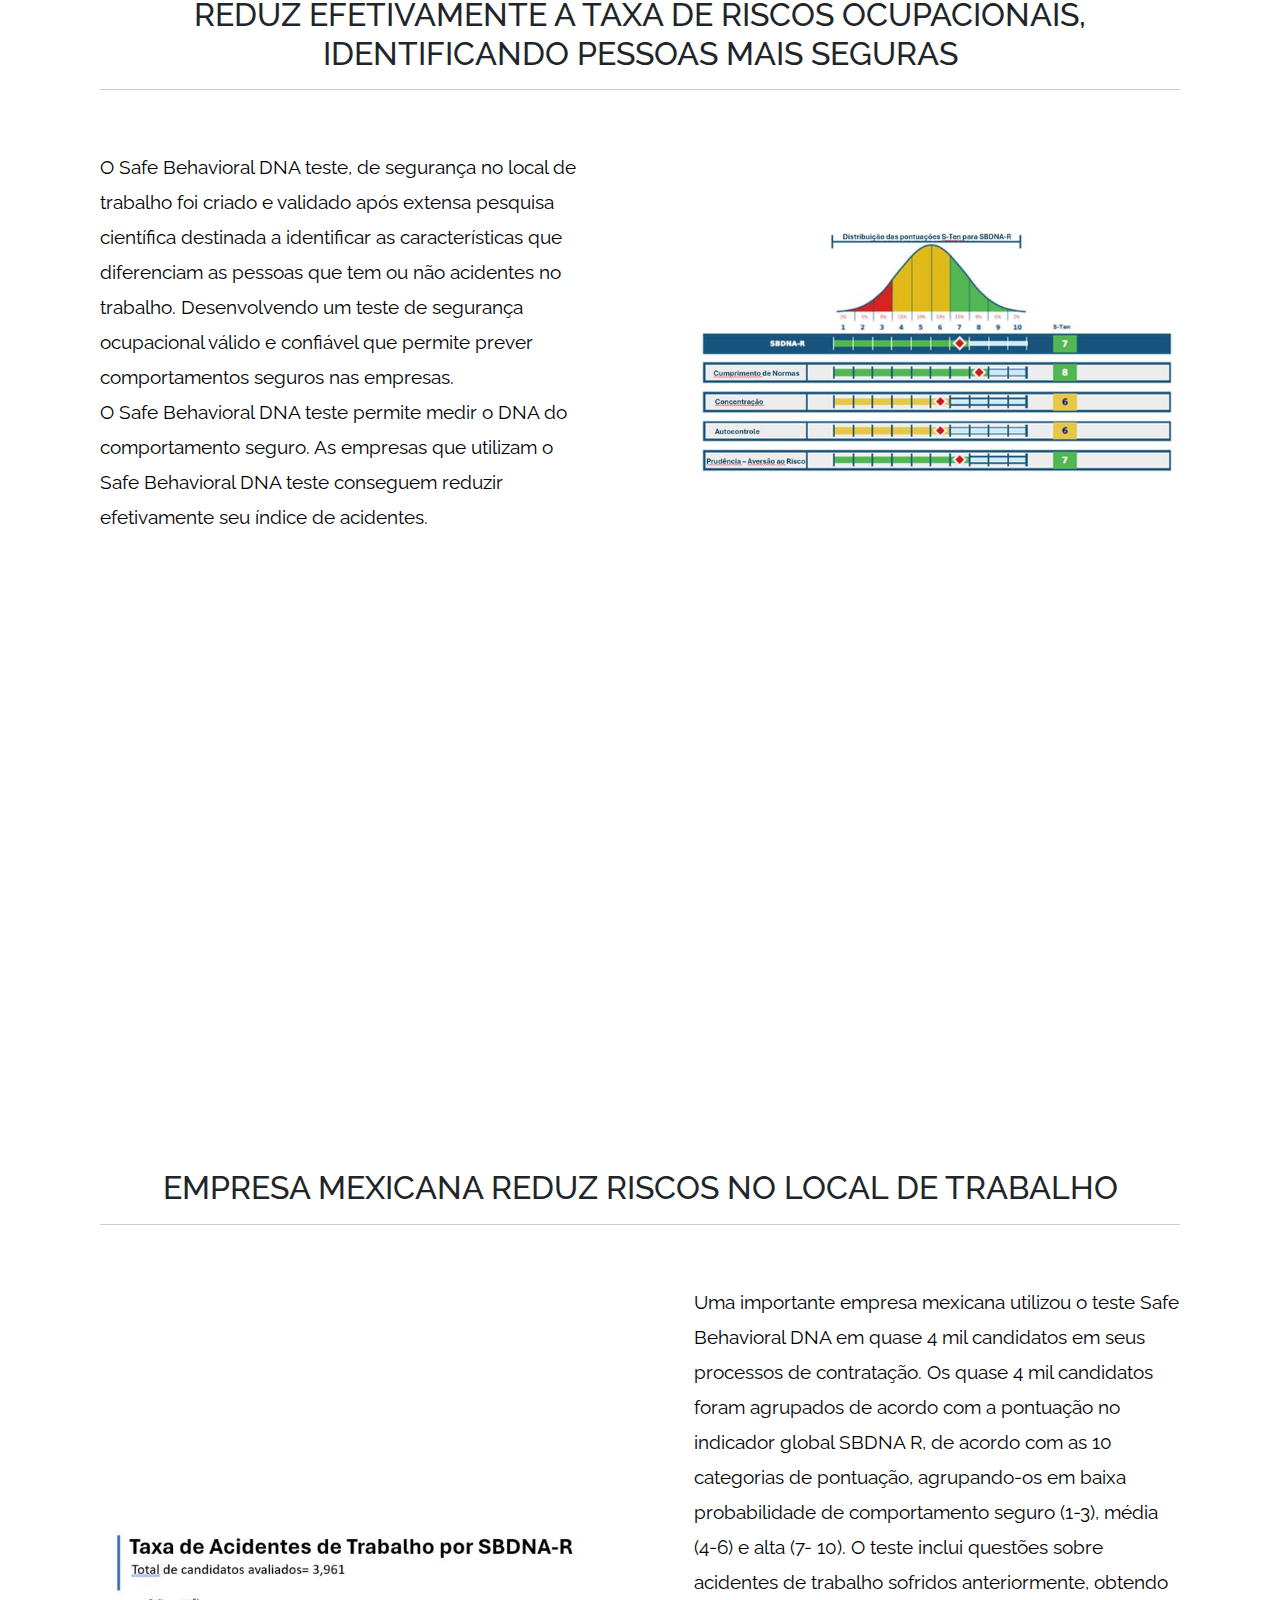
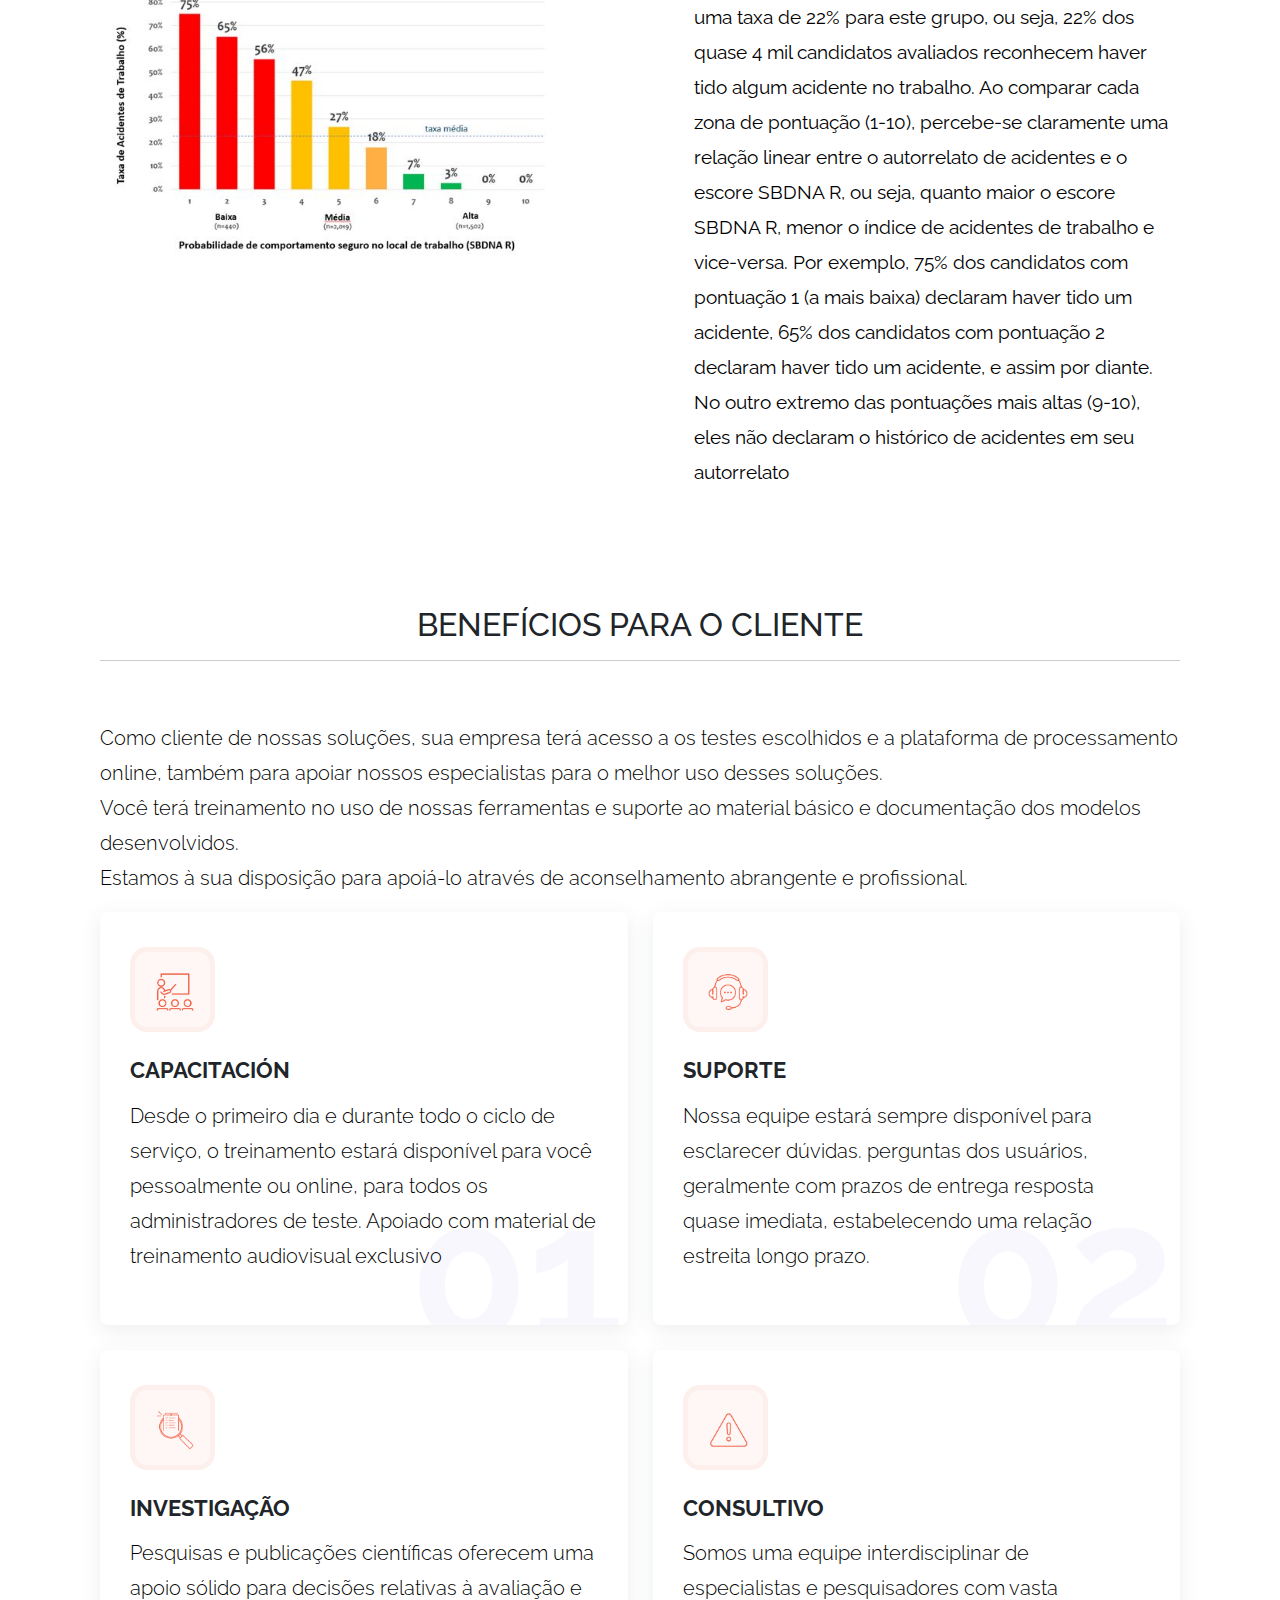
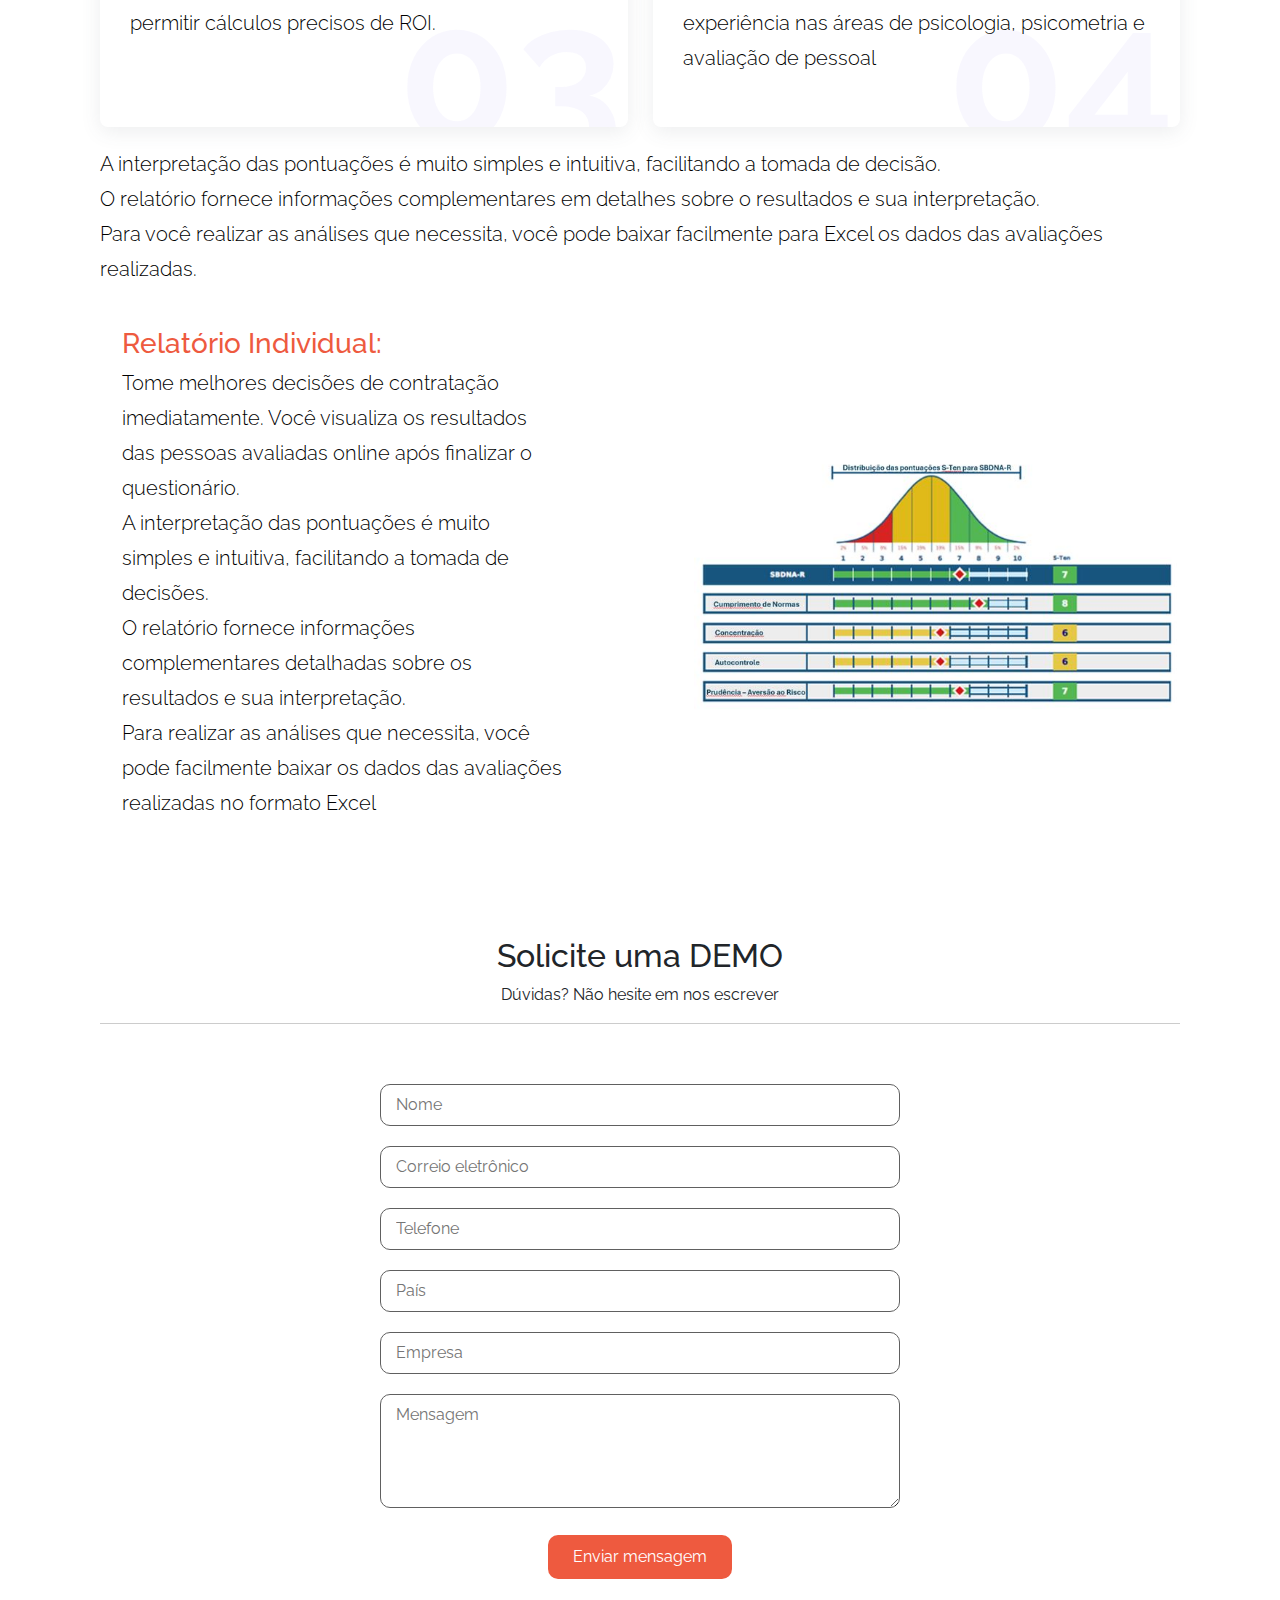
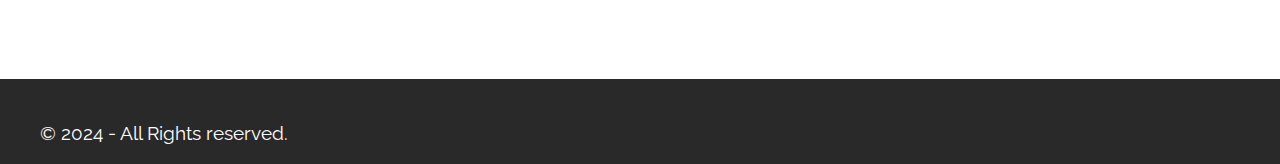
==== commit e2bc886e: "update" ====
--- a/index.html
+++ b/index.html
@@ -26,7 +26,7 @@
     <a href="./driver.html">SDBNA Driver</a>
   </header>
 
-  <div class="heroSection1">
+  <div class="heroSection">
     <div>
       <h1>
         Teste de
--- a/css/styles.css
+++ b/css/styles.css
@@ -3,7 +3,32 @@
     overflow-x: hidden !important;
 }
 
-.heroSection1 {
+.heroSection2 {
+    height: 120vh;
+    width: 100vw;
+    background: linear-gradient(rgba(0, 0, 0, 0.6), rgba(0, 0, 0, 0.6)),
+        url(../assets/safetyDriver.jpg) !important;
+    background-size: cover !important;
+    background-position: top center !important;
+    background-repeat: no-repeat !important;
+    padding-left: 50px;
+}
+
+.heroSection2>div {
+    height: 120vh;
+    display: flex;
+    align-items: center;
+}
+
+.heroSection2>div>h1 {
+    color: rgb(251, 251, 143) !important;
+    font-size: 70px !important;
+    font-weight: bold !important;
+    line-height: 90px !important;
+    width: 180px;
+}
+
+.heroSection {
     height: 120vh;
     width: 100vw;
     background: linear-gradient(rgba(0, 0, 0, 0.6), rgba(0, 0, 0, 0.6)),
@@ -14,13 +39,13 @@
     padding-left: 50px;
 }
 
-.heroSection1>div {
+.heroSection>div {
     height: 120vh;
     display: flex;
     align-items: center;
 }
 
-.heroSection1>div>h1 {
+.heroSection>div>h1 {
     color: rgb(251, 251, 143) !important;
     font-size: 70px !important;
     font-weight: bold !important;
